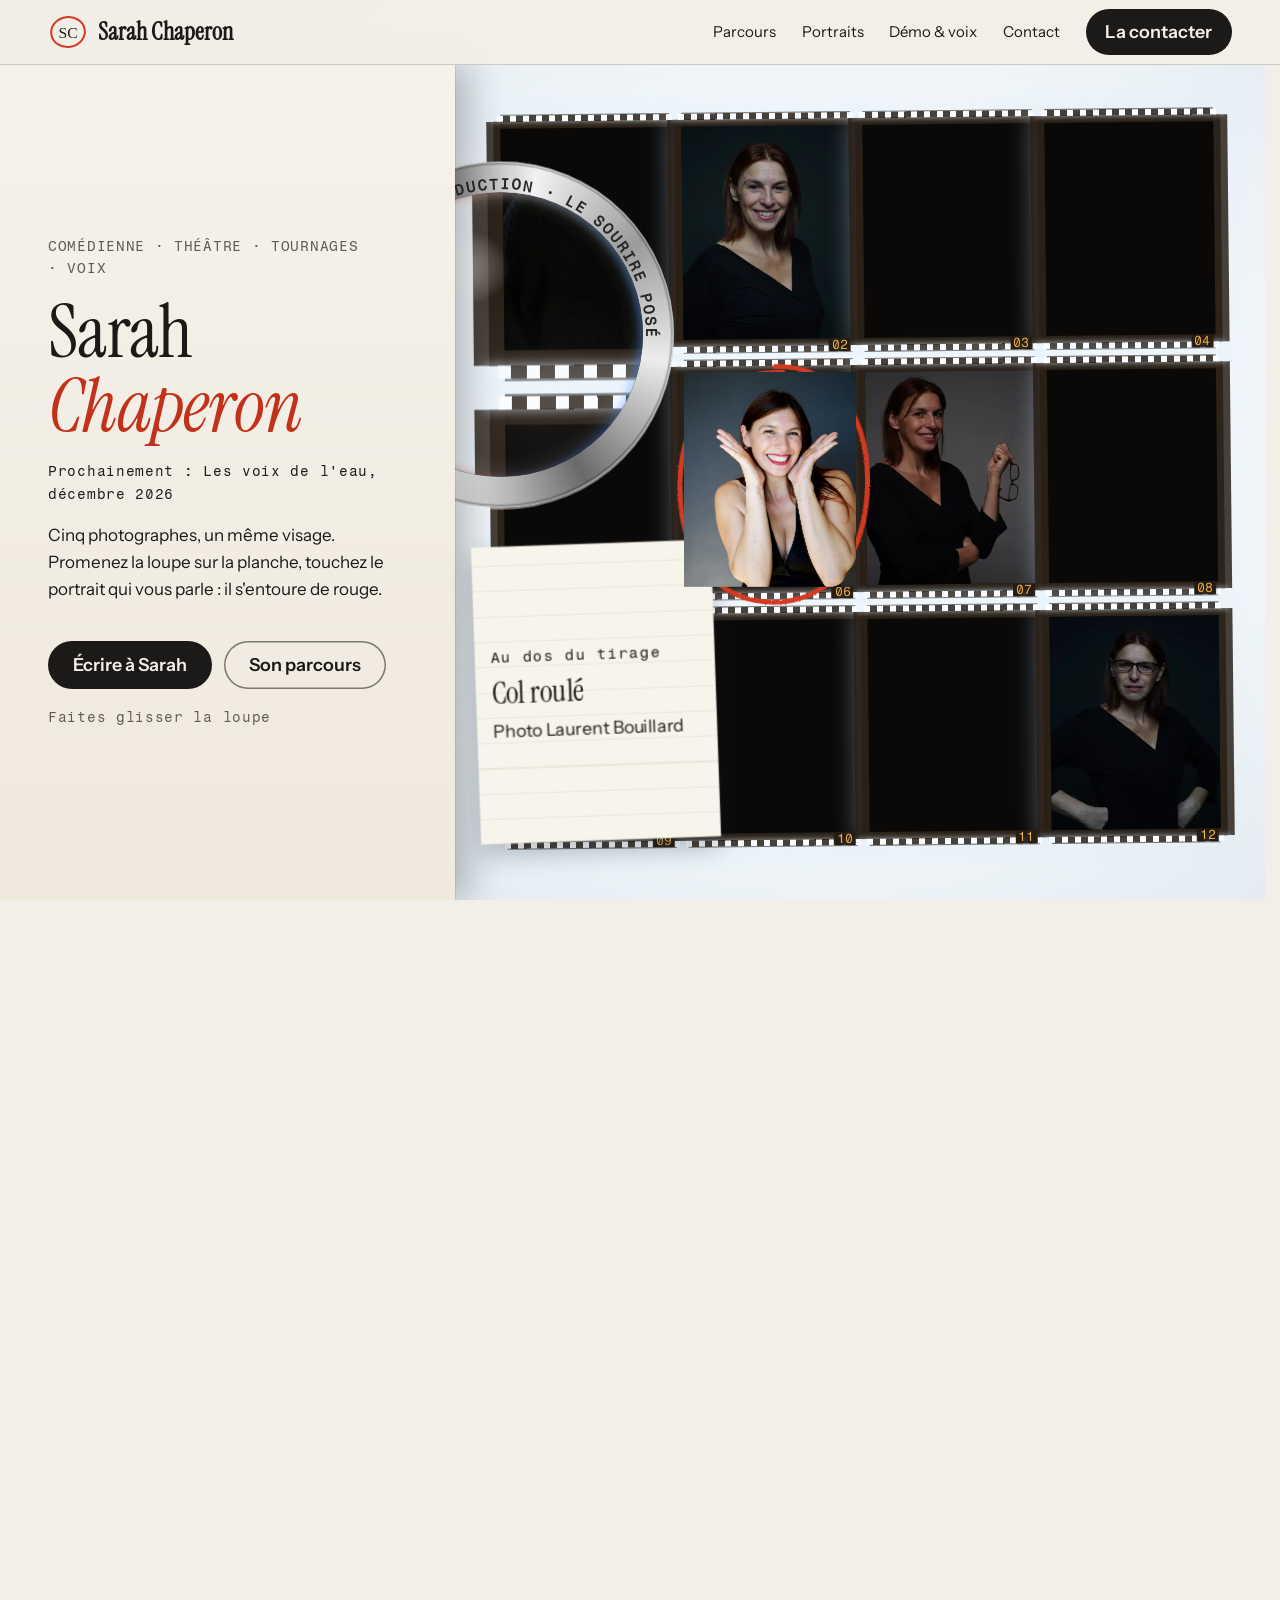
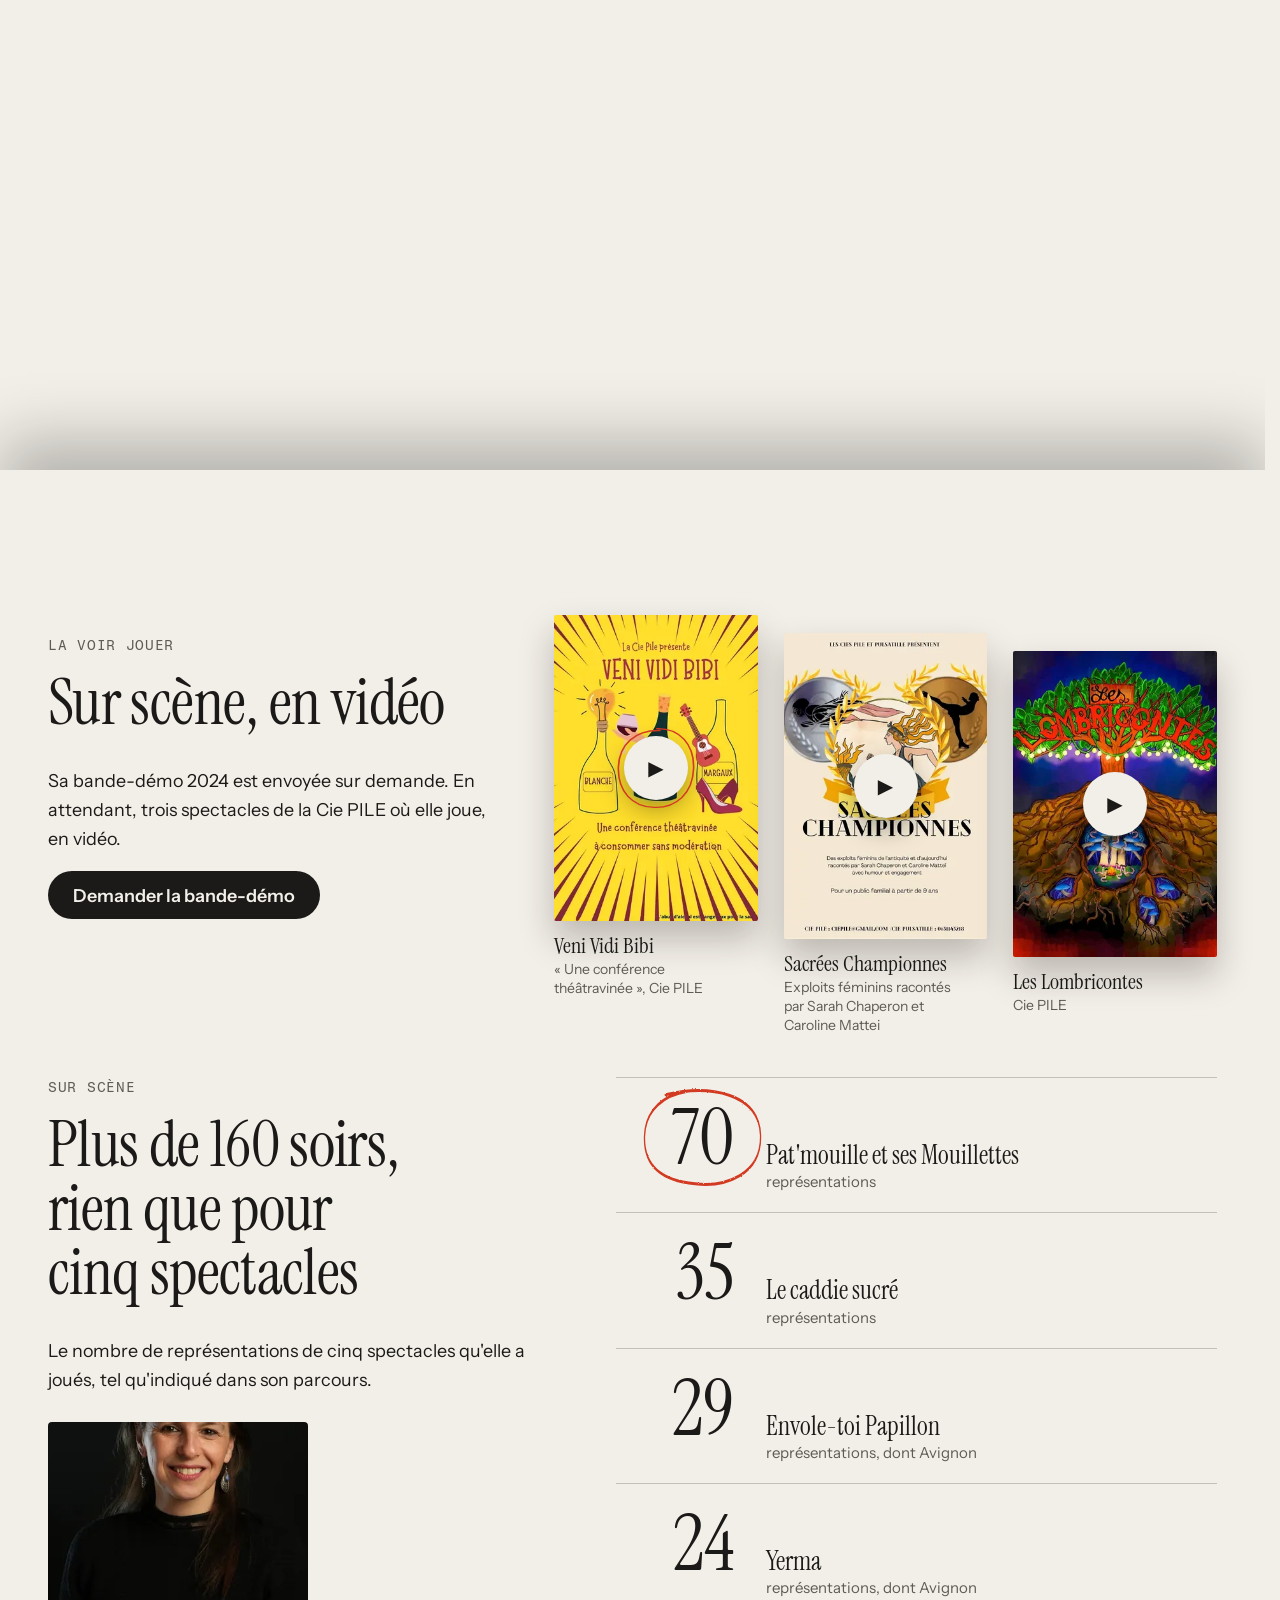
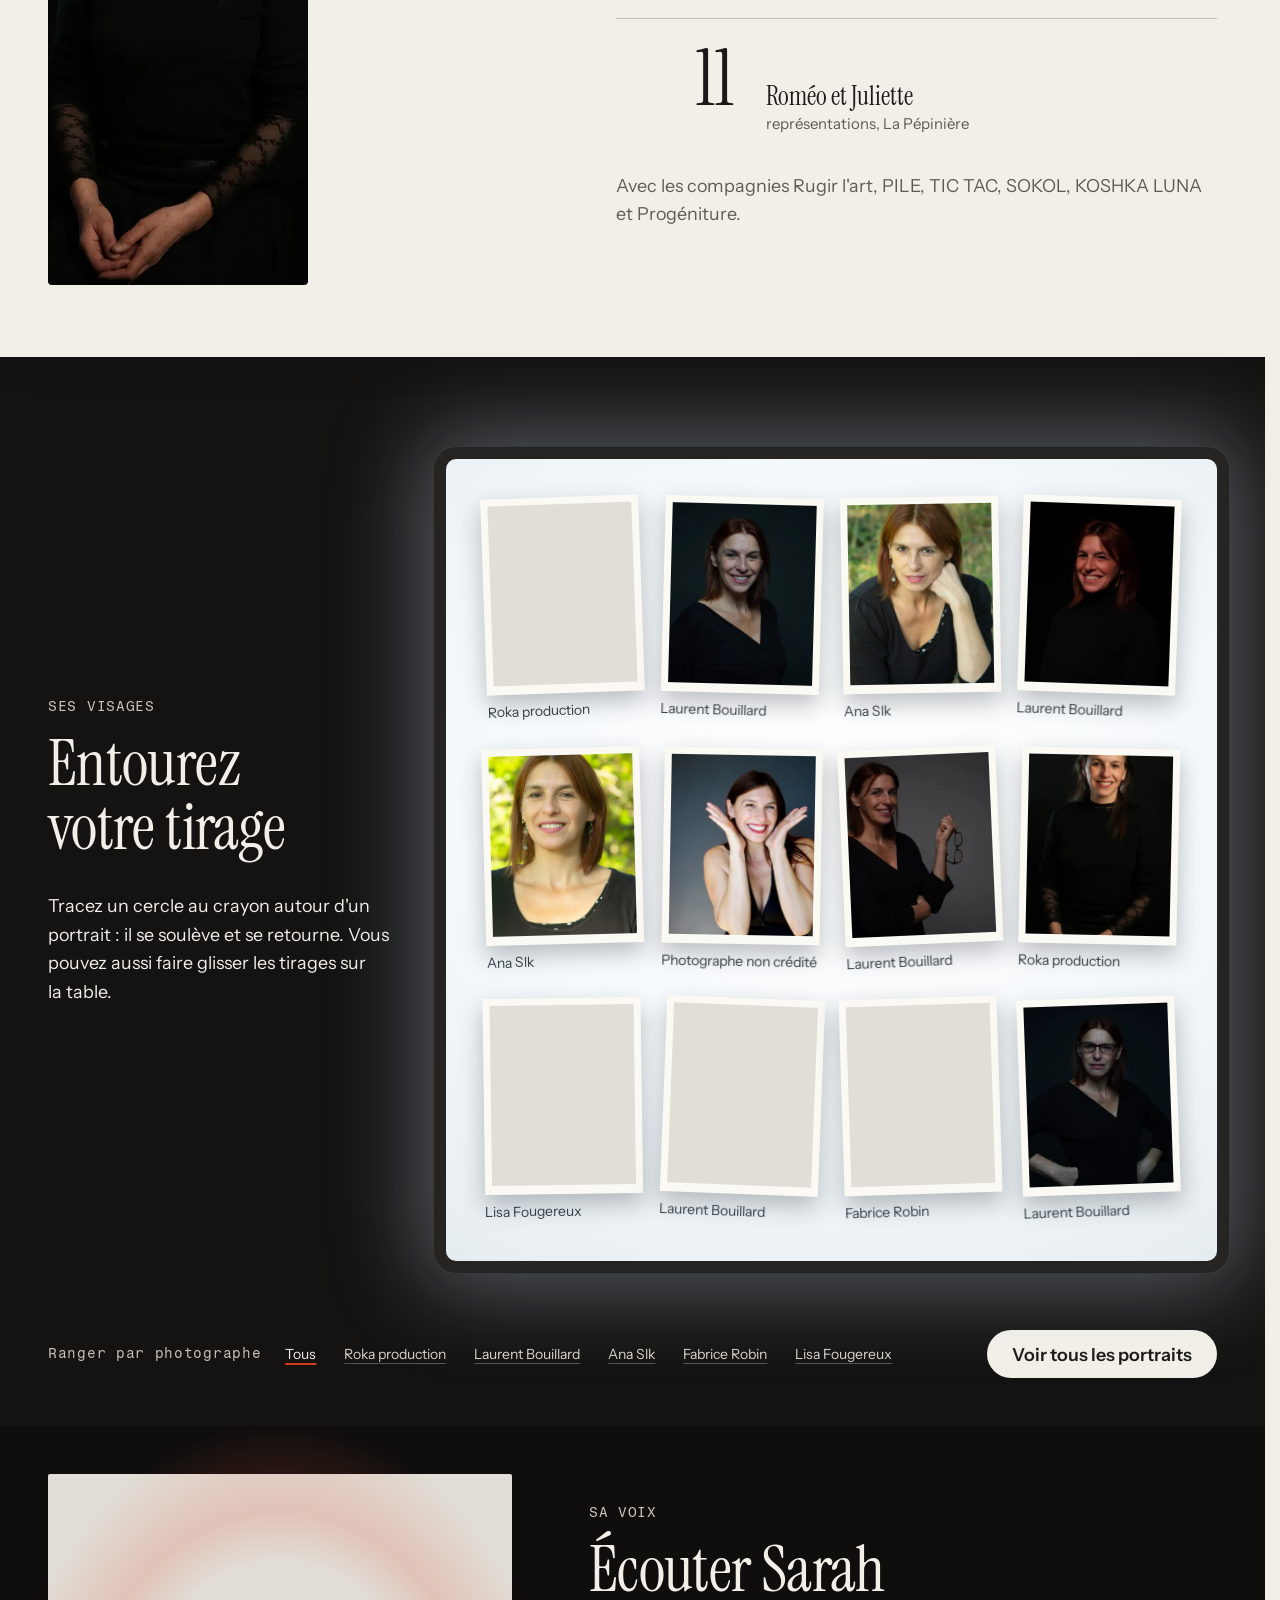
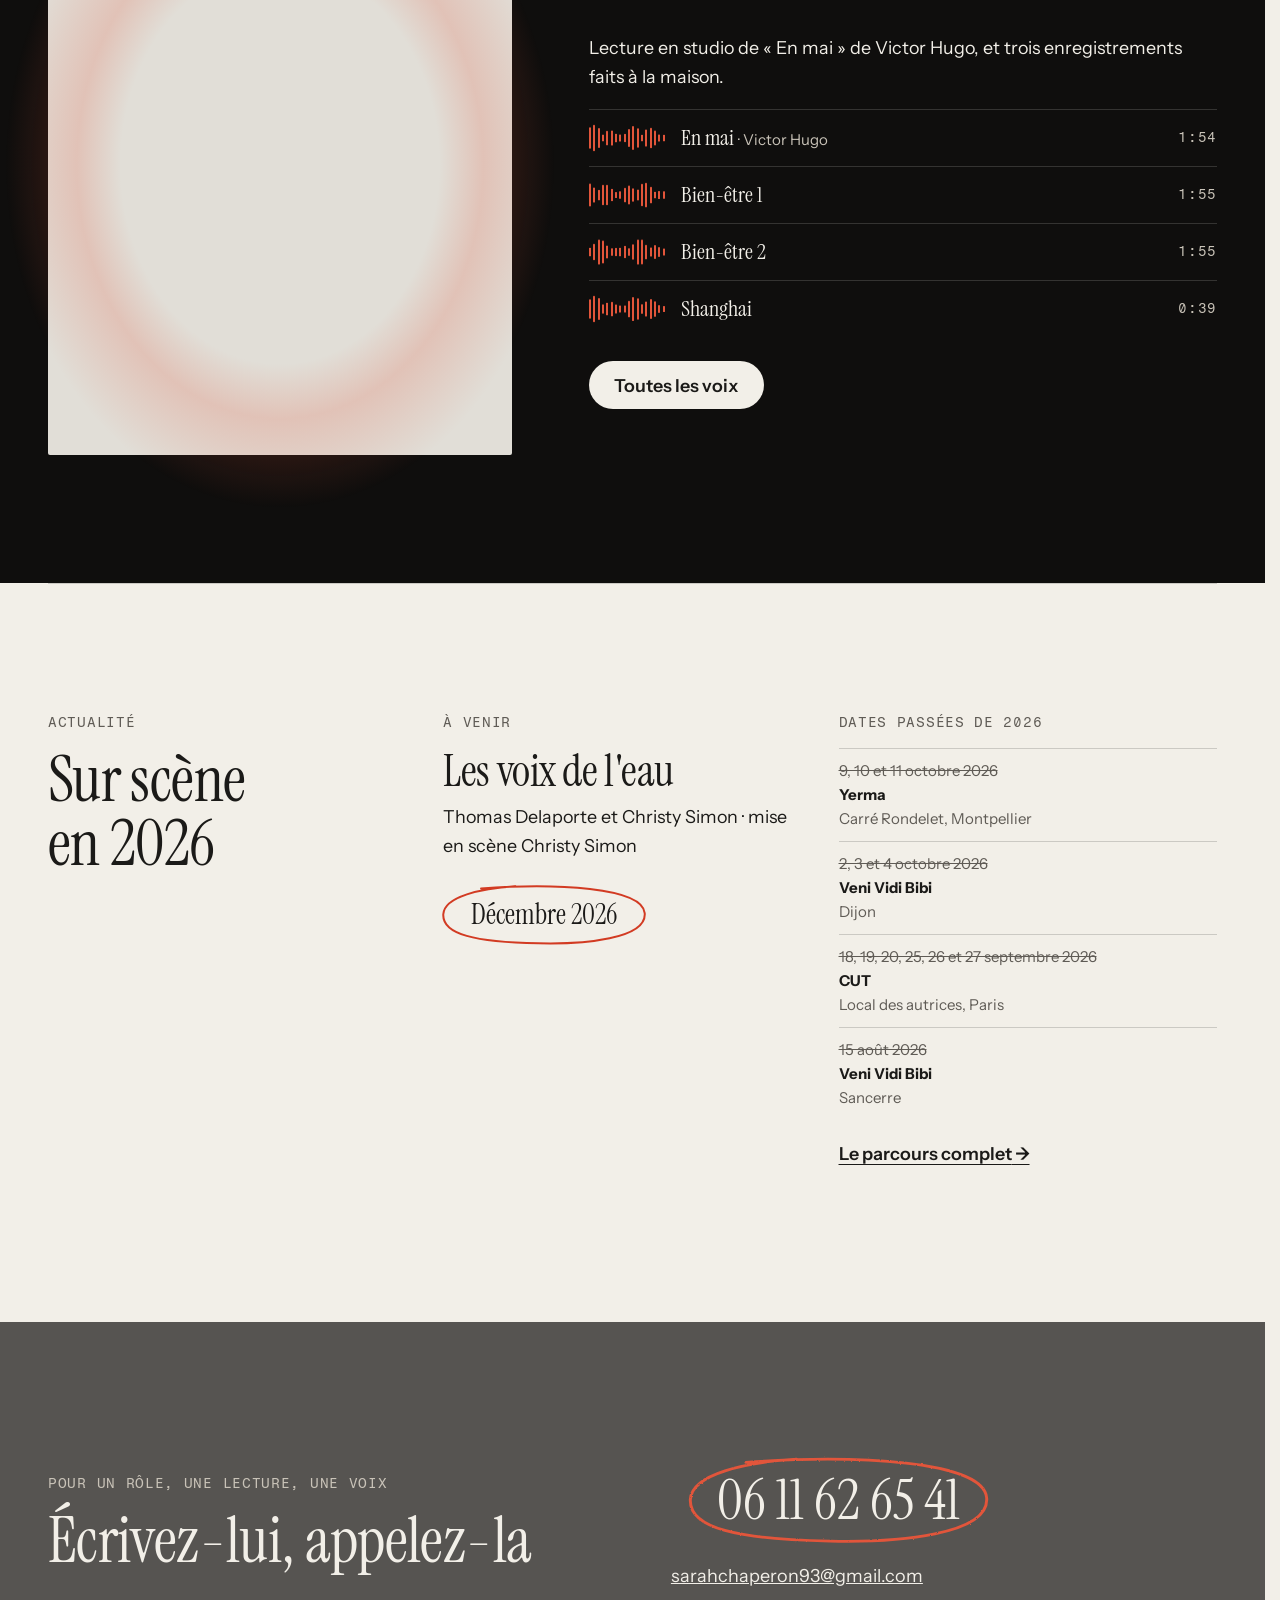
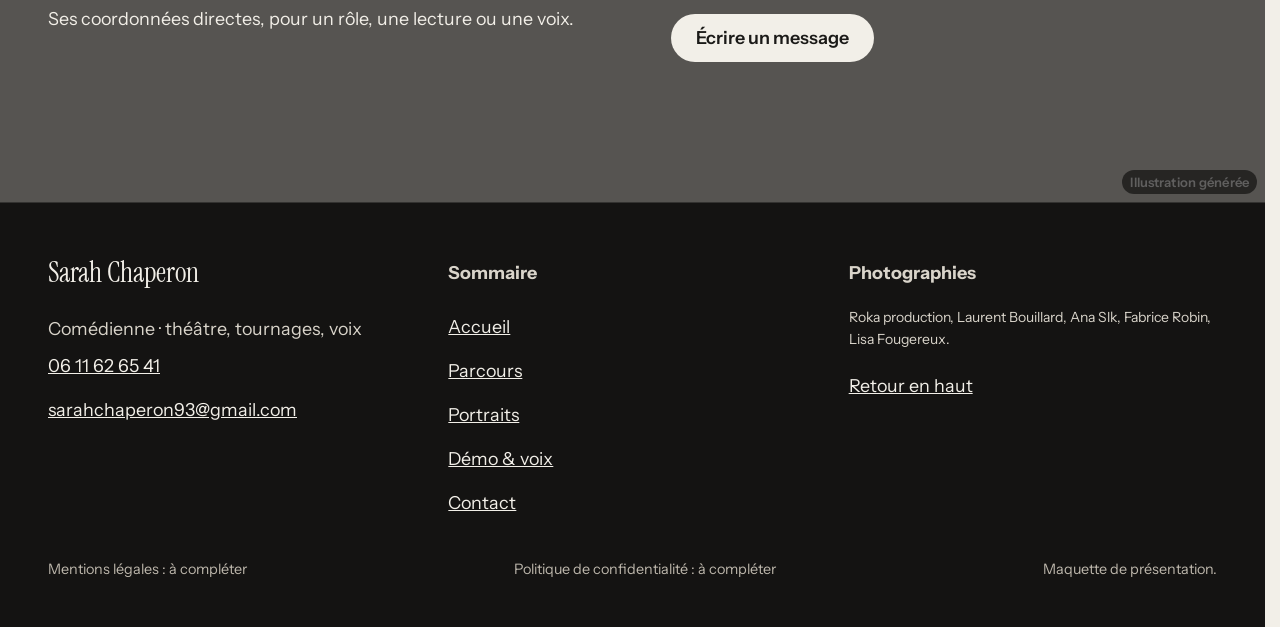
==== index.html @ a10fe69e "Maquette v1" ====
<!doctype html>
<html lang="fr" data-v="1" data-curseur>
<head>
<meta charset="utf-8">
<meta name="viewport" content="width=device-width, initial-scale=1, viewport-fit=cover">
<title>Sarah Chaperon, comédienne : théâtre, tournages, voix</title>
<meta name="description" content="Portraits, bande-démo, voix et parcours de Sarah Chaperon, comédienne : Yerma de Lorca, la Cie PILE, des courts métrages et des lectures.">
<meta name="robots" content="noindex, nofollow">
<link rel="canonical" href="https://sarah-chaperon-maquette.vercel.app/">
<style>:root{--fond:#f2efe8;--texte:#1b1a18;--voile-fond:#141312;--ouverture-fond:#141312;--menu-fond:#f2efe8}:root { --entete-h: 72px; --barres-h: 0px; } html { background: var(--fond); color: var(--texte); scrollbar-gutter: stable; } body { margin: 0; background: var(--fond); } html.js:not(.secours):not([data-arrivee="retour"]) [data-anime] { opacity: 0; } html.js:not(.secours):not([data-arrivee="retour"]) [data-anime].vu { opacity: 1; } [data-voile] { position: fixed; inset: 0; z-index: 900; background: var(--voile-fond); transform: translateY(100%); visibility: hidden; pointer-events: none; } html[data-arrivee="voile"]:not(.voile-leve):not(.secours) [data-voile] { transform: none; visibility: visible; } html.secours [data-voile] { visibility: hidden !important; } .ouverture-panneau { position: fixed; inset: 0; z-index: 850; display: none; place-content: center; justify-items: center; background: var(--ouverture-fond, var(--voile-fond)); color: var(--fond); text-align: center; } html.js[data-arrivee="intro"]:not(.secours):not(.intro-finie) .ouverture-panneau { display: grid; } html.defilement-bloque, html.defilement-bloque body, html.js[data-arrivee="intro"]:not(.secours):not(.intro-finie), html.js[data-arrivee="intro"]:not(.secours):not(.intro-finie) body, html[data-arrivee="voile"]:not(.voile-leve):not(.secours), html[data-arrivee="voile"]:not(.voile-leve):not(.secours) body { overflow: hidden; } html.js[data-arrivee="intro"]:not(.secours):not(.intro-finie) { background-color: var(--ouverture-fond, var(--voile-fond)); } html[data-arrivee="voile"]:not(.voile-leve):not(.secours) { background-color: var(--voile-fond); }</style>
<script>(function () {
var d = document.documentElement, ss = null, ls = null;
try { ss = window.sessionStorage; ls = window.localStorage; } catch (e) {}
d.classList.add('js');
var nav = performance.getEntriesByType ? performance.getEntriesByType('navigation')[0] : null;
var type = nav ? nav.type : 'navigate';
var depart = null;
try { depart = JSON.parse(ss.getItem('socle:depart') || 'null'); ss.removeItem('socle:depart'); } catch (e) {}
if (depart && !(Date.now() - depart.t < 15000)) depart = null;
var mode = type === 'back_forward' ? 'retour' : type === 'reload' ? 'intro' : depart ? 'voile' : 'intro';
d.setAttribute('data-arrivee', mode);
if (mode === 'voile' && depart.couleur) d.style.setProperty('--voile-fond', depart.couleur);
if (type === 'reload' && 'scrollRestoration' in history) {
history.scrollRestoration = 'manual';
}
try {
var choisie = ls && ls.getItem('socle:langue');
var langue = (d.lang || '').slice(0, 2);
if (choisie && choisie !== langue && type === 'navigate' && !depart) {
var alt = document.querySelector('link[rel="alternate"][hreflang="' + choisie + '"]');
if (alt) location.replace(new URL(alt.href).pathname + location.search + location.hash);
}
} catch (e) {}
setTimeout(function () { if (!d.classList.contains('demarre')) d.classList.add('secours'); }, 2000);
})();</script>
<link rel="preload" href="/assets/fonts/instrument-serif.woff2" as="font" type="font/woff2" crossorigin>
<link rel="preload" href="/assets/fonts/instrument-sans.woff2" as="font" type="font/woff2" crossorigin>
<link rel="stylesheet" href="/assets/css/socle.css?v=1">
<link rel="stylesheet" href="/assets/css/site.css?v=1">
<link rel="modulepreload" href="/assets/js/site.js?v=1">
<link rel="modulepreload" href="/assets/js/socle/index.js?v=1">
<script src="/assets/vendor/gsap.min.js" defer></script>
<script src="/assets/vendor/ScrollTrigger.min.js" defer></script>
<script src="/assets/vendor/SplitText.min.js" defer></script>
<script type="module" src="/assets/js/site.js?v=1"></script>
<meta name="theme-color" content="#f2efe8">
<link rel="icon" href="/assets/images/favicon.svg" type="image/svg+xml">
<link rel="apple-touch-icon" href="/assets/images/apple-touch-icon.png">
<meta property="og:type" content="website">
<meta property="og:site_name" content="Sarah Chaperon">
<meta property="og:locale" content="fr_FR">
<meta property="og:title" content="Sarah Chaperon, comédienne : théâtre, tournages, voix">
<meta property="og:description" content="Portraits, bande-démo, voix et parcours de Sarah Chaperon, comédienne : Yerma de Lorca, la Cie PILE, des courts métrages et des lectures.">
<meta property="og:url" content="https://sarah-chaperon-maquette.vercel.app/">
<meta property="og:image" content="https://sarah-chaperon-maquette.vercel.app/assets/partage/accueil-fr.jpg">
<meta property="og:image:width" content="1200">
<meta property="og:image:height" content="630">
<meta property="og:image:alt" content="Sarah Chaperon éclate de rire, les mains sur les joues">
<meta name="twitter:card" content="summary_large_image">
<script type="application/ld+json">{"@context":"https://schema.org","@type":"Person","name":"Sarah Chaperon","jobTitle":"Comédienne","email":"mailto:sarahchaperon93@gmail.com","telephone":"+33611626541","url":"https://sarah-chaperon-maquette.vercel.app"}</script>
</head>
<body id="haut">
<div data-voile data-forme="iris" aria-hidden="true"><div class="voile-contenu"><img src="/assets/images/logo-clair.svg" alt="" width="56" height="56"><span data-voile-libelle>Accueil</span></div></div>
<div class="ouverture-panneau" data-ouverture aria-hidden="true">
  <p class="ouverture-nom">Sarah Chaperon</p>
  <svg class="ouverture-cercle" data-ouverture-objet viewBox="0 0 220 270" width="150" height="184" aria-hidden="true"><path d="M112 14 C 168 12, 206 62, 204 136 C 202 214, 160 258, 106 256 C 50 254, 14 206, 16 132 C 18 62, 58 18, 120 20" fill="none" stroke="#e2553a" stroke-width="7" stroke-linecap="round"/></svg>
  <p class="ouverture-ligne">Comédienne</p>
</div>
<svg width="0" height="0" style="position:absolute" aria-hidden="true" focusable="false"><filter id="gras-fil" x="-10%" y="-20%" width="120%" height="140%"><feTurbulence type="fractalNoise" baseFrequency="1.4" numOctaves="2" seed="7" result="b"/><feDisplacementMap in="SourceGraphic" in2="b" scale="2.4"/></filter></svg>
<a class="evitement" href="#contenu">Aller au contenu</a>
<header data-entete>
  <div class="entete-rangee">
    <a class="entete-logo" href="/" data-libelle="Accueil" aria-current="page">
      <img src="/assets/images/logo.svg" alt="" width="40" height="40"><span>Sarah Chaperon</span>
    </a>
    <nav data-nav aria-label="Navigation principale">
      <ul><li><a href="/parcours" data-libelle="Parcours">Parcours</a></li><li><a href="/portraits" data-libelle="Portraits">Portraits</a></li><li><a href="/demo-et-voix" data-libelle="Démo &amp; voix">Démo &amp; voix</a></li><li><a href="/contact" data-libelle="Contact">Contact</a></li></ul>
    </nav>
    <div class="entete-actions">
      <a class="bouton entete-action" href="/contact" data-libelle="Contact" data-envol-cible>La contacter</a>
      <button type="button" data-menu-bouton aria-controls="menu" aria-expanded="false" data-libelle-ouvrir="Menu" data-libelle-fermer="Fermer"><span data-libelle-bouton>Menu</span></button>
      <a class="menu-sansjs" href="#menu" data-menu-lien>Menu</a>
    </div>
  </div>
</header>
<script>/* Avant le premier affichage : rangées de la navigation (même règle que ajusterNav dans assets/js/socle/entete.js)
   et hauteur réelle de l'en-tête, pour que rien ne saute quand le JavaScript du site prend la main. */
(function () {
  var h = document.documentElement, u = document.querySelector('[data-nav] ul'), e = document.querySelector('[data-entete]');
  if (u) {
    var deborde = function () { return u.scrollWidth > u.clientWidth + 1; }, c = deborde();
    if (c && window.matchMedia('(min-width: 900px)').matches) {
      h.classList.add('nav-deux-rangees'); c = deborde();
      if (c) { h.classList.add('nav-deux-lignes'); var a = u.querySelector('a'); c = !a || u.getBoundingClientRect().height > a.getBoundingClientRect().height * 2.5; }
      if (c) h.classList.remove('nav-deux-rangees', 'nav-deux-lignes');
    }
    if (c) h.classList.add('nav-compacte');
  }
  if (e) h.style.setProperty('--entete-h', Math.round(e.getBoundingClientRect().height) + 'px');
})();</script>
<span id="menu-ferme" aria-hidden="true"></span>
<div id="menu" data-menu role="dialog" aria-modal="true" aria-label="Menu">
  <p class="menu-sansjs-fermer"><a href="#menu-ferme">Fermer</a></p>
  <ul><li style="--i:0"><a href="/" class="menu-lien" data-libelle="Accueil" aria-current="page">Accueil</a></li><li style="--i:1"><a href="/parcours" class="menu-lien" data-libelle="Parcours">Parcours</a></li><li style="--i:2"><a href="/portraits" class="menu-lien" data-libelle="Portraits">Portraits</a></li><li style="--i:3"><a href="/demo-et-voix" class="menu-lien" data-libelle="Démo &amp; voix">Démo &amp; voix</a></li><li style="--i:4"><a href="/contact" class="menu-lien" data-libelle="Contact">Contact</a></li></ul>
  <p><a class="bouton" href="tel:+33611626541">Appeler 06 11 62 65 41</a></p>
</div>
<main id="contenu" tabindex="-1">
<section class="ouverture-scene" id="debut" data-scene data-grille="scene">
  <div class="os-collant" data-collant>
    <div class="planche-ouverture">
      <div class="po-texte">
        <p class="surtitre mono" data-anime="gsap">Comédienne · théâtre · tournages · voix</p>
        <h1 class="po-titre" data-grille="typo" data-effet="revelateur"><span class="po-l1">Sarah</span><span class="po-l2">Chaperon</span></h1>
        <p class="po-info mono" data-info-cle data-anime="gsap">Prochainement : Les voix de l&#39;eau, décembre 2026</p>
        <p class="po-intro masque-ecran-tres-bas" data-anime="gsap">Cinq photographes, un même visage. Promenez la loupe sur la planche, touchez le portrait qui vous parle : il s&#39;entoure de rouge.</p>
        <p class="po-actions" data-anime="gsap">
          <a href="/contact#message" class="bouton" data-libelle="Contact" data-action-principale data-survol="magnetique">Écrire à Sarah</a>
          <a href="/parcours" class="bouton bouton--contour" data-libelle="Parcours">Son parcours</a>
        </p>
        <p class="po-geste mono masque-ecran-bas" aria-hidden="true"><span class="geste-souris">Faites glisser la loupe</span><span class="geste-doigt">Faites glisser la loupe du doigt</span></p>
      </div>
      <div class="po-table" data-anime="gsap">
        <div class="table-lumineuse" aria-hidden="true"></div>
        <div class="planche" data-effet="planche" data-grille="manipuler" role="group" aria-label="Planche de douze portraits">
          <button type="button" class="case" data-i="0" data-titre="Le sourire posé" data-credit="Photo Roka production" aria-pressed="false" aria-label="Le sourire posé, Photo Roka production">
            <img class="case-img" src="/assets/images/roka-buste-480.webp" srcset="/assets/images/roka-buste-480.webp 480w, /assets/images/roka-buste-800.webp 800w, /assets/images/roka-buste-1120.webp 1120w" sizes="(max-width: 760px) 30vw, 16vw" alt="" width="480" height="600" style="object-position:55% 42%" data-grand="/assets/images/roka-buste-1120.webp" fetchpriority="high" loading="eager" decoding="async">
            <span class="case-n" aria-hidden="true" data-audit-ignorer>01</span>
          </button><button type="button" class="case" data-i="1" data-titre="Face à la lumière" data-credit="Photo Laurent Bouillard" aria-pressed="false" aria-label="Face à la lumière, Photo Laurent Bouillard">
            <img class="case-img" src="/assets/images/bouillard-sourire-480.webp" srcset="/assets/images/bouillard-sourire-480.webp 480w, /assets/images/bouillard-sourire-800.webp 800w, /assets/images/bouillard-sourire-1120.webp 1120w" sizes="(max-width: 760px) 30vw, 16vw" alt="" width="480" height="600" style="object-position:49% 35%" data-grand="/assets/images/bouillard-sourire-1120.webp" fetchpriority="high" loading="eager" decoding="async">
            <span class="case-n" aria-hidden="true" data-audit-ignorer>02</span>
          </button><button type="button" class="case" data-i="2" data-titre="La rêveuse" data-credit="Photo Ana Slk" aria-pressed="false" aria-label="La rêveuse, Photo Ana Slk">
            <img class="case-img" src="/assets/images/slk-menton-480.webp" srcset="/assets/images/slk-menton-480.webp 480w, /assets/images/slk-menton-800.webp 800w, /assets/images/slk-menton-1120.webp 1120w" sizes="(max-width: 760px) 30vw, 16vw" alt="" width="480" height="600" style="object-position:46% 36%" data-grand="/assets/images/slk-menton-1120.webp" fetchpriority="high" loading="eager" decoding="async">
            <span class="case-n" aria-hidden="true" data-audit-ignorer>03</span>
          </button><button type="button" class="case" data-i="3" data-titre="Col roulé" data-credit="Photo Laurent Bouillard" aria-pressed="false" aria-label="Col roulé, Photo Laurent Bouillard">
            <img class="case-img" src="/assets/images/bouillard-noir-480.webp" srcset="/assets/images/bouillard-noir-480.webp 480w, /assets/images/bouillard-noir-800.webp 800w, /assets/images/bouillard-noir-1120.webp 1120w" sizes="(max-width: 760px) 30vw, 16vw" alt="" width="480" height="600" style="object-position:44% 36%" data-grand="/assets/images/bouillard-noir-1120.webp" fetchpriority="high" loading="eager" decoding="async">
            <span class="case-n" aria-hidden="true" data-audit-ignorer>04</span>
          </button><button type="button" class="case" data-i="4" data-titre="Plein air" data-credit="Photo Ana Slk" aria-pressed="false" aria-label="Plein air, Photo Ana Slk">
            <img class="case-img" src="/assets/images/slk-jardin-480.webp" srcset="/assets/images/slk-jardin-480.webp 480w, /assets/images/slk-jardin-800.webp 800w, /assets/images/slk-jardin-1120.webp 1120w" sizes="(max-width: 760px) 30vw, 16vw" alt="" width="480" height="600" style="object-position:43% 34%" data-grand="/assets/images/slk-jardin-1120.webp" fetchpriority="high" loading="eager" decoding="async">
            <span class="case-n" aria-hidden="true" data-audit-ignorer>05</span>
          </button><button type="button" class="case est-choisie" data-i="5" data-titre="Le rire, en grand" data-credit="Photographe non crédité" aria-pressed="true" aria-label="Le rire, en grand, Photographe non crédité" data-iris-centre>
            <img class="case-img" src="/assets/images/rire-640.webp" srcset="/assets/images/rire-640.webp 640w, /assets/images/rire-1280.webp 1280w, /assets/images/rire-1920.webp 1920w" sizes="(max-width: 760px) 30vw, 16vw" alt="" width="640" height="800" style="object-position:56% 35%" data-grand="/assets/images/rire-1920.webp" fetchpriority="high" loading="eager" decoding="async">
            <span class="case-n" aria-hidden="true" data-audit-ignorer>06</span>
          </button><button type="button" class="case" data-i="6" data-titre="Les lunettes à la main" data-credit="Photo Laurent Bouillard" aria-pressed="false" aria-label="Les lunettes à la main, Photo Laurent Bouillard">
            <img class="case-img" src="/assets/images/bouillard-lunettes-480.webp" srcset="/assets/images/bouillard-lunettes-480.webp 480w, /assets/images/bouillard-lunettes-800.webp 800w, /assets/images/bouillard-lunettes-1120.webp 1120w" sizes="(max-width: 760px) 30vw, 16vw" alt="" width="480" height="600" style="object-position:38% 26%" data-grand="/assets/images/bouillard-lunettes-1120.webp" loading="lazy" decoding="async">
            <span class="case-n" aria-hidden="true" data-audit-ignorer>07</span>
          </button><button type="button" class="case" data-i="7" data-titre="En pied" data-credit="Photo Roka production" aria-pressed="false" aria-label="En pied, Photo Roka production">
            <img class="case-img" src="/assets/images/roka-pied-480.webp" srcset="/assets/images/roka-pied-480.webp 480w, /assets/images/roka-pied-800.webp 800w, /assets/images/roka-pied-1120.webp 1120w" sizes="(max-width: 760px) 30vw, 16vw" alt="" width="480" height="600" style="object-position:54% 23%" data-grand="/assets/images/roka-pied-1120.webp" loading="lazy" decoding="async">
            <span class="case-n" aria-hidden="true" data-audit-ignorer>08</span>
          </button><button type="button" class="case" data-i="8" data-titre="Manteau bleu" data-credit="Photo Lisa Fougereux" aria-pressed="false" aria-label="Manteau bleu, Photo Lisa Fougereux">
            <img class="case-img" src="/assets/images/fougereux-manteau-480.webp" srcset="/assets/images/fougereux-manteau-480.webp 480w, /assets/images/fougereux-manteau-800.webp 800w, /assets/images/fougereux-manteau-1120.webp 1120w" sizes="(max-width: 760px) 30vw, 16vw" alt="" width="480" height="600" style="object-position:45% 37%" data-grand="/assets/images/fougereux-manteau-1120.webp" loading="lazy" decoding="async">
            <span class="case-n" aria-hidden="true" data-audit-ignorer>09</span>
          </button><button type="button" class="case case-ordi" data-i="9" data-titre="Trois quarts" data-credit="Photo Laurent Bouillard" aria-pressed="false" aria-label="Trois quarts, Photo Laurent Bouillard">
            <img class="case-img" src="/assets/images/bouillard-pied-480.webp" srcset="/assets/images/bouillard-pied-480.webp 480w, /assets/images/bouillard-pied-800.webp 800w, /assets/images/bouillard-pied-1120.webp 1120w" sizes="(max-width: 760px) 30vw, 16vw" alt="" width="480" height="600" style="object-position:50% 33%" data-grand="/assets/images/bouillard-pied-1120.webp" loading="lazy" decoding="async">
            <span class="case-n" aria-hidden="true" data-audit-ignorer>10</span>
          </button><button type="button" class="case case-ordi" data-i="10" data-titre="De face" data-credit="Photo Fabrice Robin" aria-pressed="false" aria-label="De face, Photo Fabrice Robin">
            <img class="case-img" src="/assets/images/robin-480.webp" srcset="/assets/images/robin-480.webp 480w, /assets/images/robin-800.webp 800w, /assets/images/robin-1120.webp 1120w" sizes="(max-width: 760px) 30vw, 16vw" alt="" width="480" height="600" style="object-position:55% 39%" data-grand="/assets/images/robin-1120.webp" loading="lazy" decoding="async">
            <span class="case-n" aria-hidden="true" data-audit-ignorer>11</span>
          </button><button type="button" class="case case-ordi" data-i="11" data-titre="Les mains sur les hanches" data-credit="Photo Laurent Bouillard" aria-pressed="false" aria-label="Les mains sur les hanches, Photo Laurent Bouillard">
            <img class="case-img" src="/assets/images/bouillard-hanches-480.webp" srcset="/assets/images/bouillard-hanches-480.webp 480w, /assets/images/bouillard-hanches-800.webp 800w, /assets/images/bouillard-hanches-1120.webp 1120w" sizes="(max-width: 760px) 30vw, 16vw" alt="" width="480" height="600" style="object-position:50% 29%" data-grand="/assets/images/bouillard-hanches-1120.webp" loading="lazy" decoding="async">
            <span class="case-n" aria-hidden="true" data-audit-ignorer>12</span>
          </button>
          <svg class="cercle-choix" viewBox="0 0 220 270" preserveAspectRatio="none" aria-hidden="true" data-superpose><path d="M112 14 C 168 12, 206 62, 204 136 C 202 214, 160 258, 106 256 C 50 254, 14 206, 16 132 C 18 62, 58 18, 120 20" pathLength="1" filter="url(#gras-fil)"/></svg>
        </div>
        <div class="tirage-volant" data-effet="tirage-volant" data-superpose>
          <button type="button" class="tirage-carte" aria-pressed="false" aria-label="Retourner le tirage : Col roulé, photo Laurent Bouillard">
            <span class="tirage-face"><figure class="media tirage-media" style="--cadrage:50% 50%">
  <picture>
    <img src="/assets/images/bouillard-noir-1120.webp" srcset="/assets/images/bouillard-noir-480.webp 480w, /assets/images/bouillard-noir-800.webp 800w, /assets/images/bouillard-noir-1120.webp 1120w" sizes="(max-width: 760px) 28vw, 13vw" alt="" width="1120" height="1400" fetchpriority="high" loading="eager" decoding="async">
  </picture>
</figure></span>
            <span class="tirage-dos" data-face="dos"><span class="mono">Au dos du tirage</span><b>Col roulé</b><span>Photo Laurent Bouillard</span></span>
          </button>
        </div>
        <svg class="trace-ouverture" aria-hidden="true" data-superpose><path filter="url(#gras-fil)"/></svg>
        <div class="loupe" data-effet="compte-fils" data-souris data-superpose data-audit-ignorer aria-hidden="true">
          <span class="loupe-ombre"></span>
          <div class="loupe-verre"><div class="loupe-zoom"></div><span class="loupe-reflet"></span></div>
          <svg class="loupe-bague" viewBox="0 0 200 200"><defs><path id="bague-cercle" d="M100 100 m -84 0 a 84 84 0 1 1 168 0 a 84 84 0 1 1 -168 0"/></defs><text><textPath href="#bague-cercle" startOffset="3%" data-bague>PHOTOGRAPHE NON CRÉDITÉ · LE RIRE, EN GRAND</textPath></text></svg>
        </div>
      </div>
    </div>
    <div class="plongee-calque" aria-hidden="true" data-effet="plongee-portrait">
      <div class="plongee-image"><img src="/assets/images/rire-1920.webp" srcset="/assets/images/rire-640.webp 640w, /assets/images/rire-1280.webp 1280w, /assets/images/rire-1920.webp 1920w" sizes="100vw" alt="" width="1920" height="1280" loading="lazy" decoding="async"></div>
    </div>
    <div class="plongee-texte">
      <p class="plongee-mots"><span>Depuis</span> <span>1991</span></p>
      <h2>Le drame, le rire, la voix.</h2>
      <p>De Yerma de Lorca aux spectacles familiaux de la Cie PILE, du court métrage à la lecture de Victor Hugo : elle joue sur scène, devant la caméra et au micro.</p>
      <a href="/parcours" class="bouton bouton--clair" data-libelle="Parcours">Tout le parcours</a>
    </div>
  </div>
</section>
<section class="jeu" id="jeu">
  <div class="conteneur jeu-grille">
    <div class="jeu-texte">
      <p class="surtitre mono" data-anime>La voir jouer</p>
      <h2 data-anime="lignes">Sur scène, en vidéo</h2>
      <p data-anime>Sa bande-démo 2024 est envoyée sur demande. En attendant, trois spectacles de la Cie PILE où elle joue, en vidéo.</p>
      <p data-anime><a href="/contact?sujet=demo#message" class="bouton" data-libelle="Contact">Demander la bande-démo</a></p>
    </div>
    <ul class="videos" data-effet="affiches">
      <li class="video">
        <a class="video-lien" href="https://www.youtube.com/watch?v=c_-WWkegUUo" target="_blank" rel="noopener" aria-label="Veni Vidi Bibi : Voir sur YouTube (nouvel onglet)">
          <figure class="media video-media" style="--cadrage:50% 50%;aspect-ratio:2/3">
  <picture>
    <img src="/assets/images/affiche-veni-vidi-bibi-480.webp" srcset="/assets/images/affiche-veni-vidi-bibi-320.webp 320w, /assets/images/affiche-veni-vidi-bibi-480.webp 480w" sizes="(max-width: 760px) 30vw, 16vw" alt="Affiche de Veni Vidi Bibi" width="480" height="720" loading="lazy" decoding="async">
  </picture>
</figure>
          <span class="video-play" aria-hidden="true">▶<svg class="crayon crayon-play" viewBox="0 0 220 270" preserveAspectRatio="none" aria-hidden="true" data-superpose data-effet="crayon" data-grille="fil"><path d="M112 14 C 168 12, 206 62, 204 136 C 202 214, 160 258, 106 256 C 50 254, 14 206, 16 132 C 18 62, 58 18, 120 20" pathLength="1" filter="url(#gras-fil)"/></svg></span>
        </a>
        <p class="video-titre">Veni Vidi Bibi</p>
        <p class="video-accroche">« Une conférence théâtravinée », Cie PILE</p>
      </li><li class="video">
        <a class="video-lien" href="https://www.youtube.com/watch?v=26eZMxqoAQs" target="_blank" rel="noopener" aria-label="Sacrées Championnes : Voir sur YouTube (nouvel onglet)">
          <figure class="media video-media" style="--cadrage:50% 50%;aspect-ratio:2/3">
  <picture>
    <img src="/assets/images/affiche-sacrees-championnes-480.webp" srcset="/assets/images/affiche-sacrees-championnes-320.webp 320w, /assets/images/affiche-sacrees-championnes-480.webp 480w" sizes="(max-width: 760px) 30vw, 16vw" alt="Affiche de Sacrées Championnes" width="480" height="720" loading="lazy" decoding="async">
  </picture>
</figure>
          <span class="video-play" aria-hidden="true">▶</span>
        </a>
        <p class="video-titre">Sacrées Championnes</p>
        <p class="video-accroche">Exploits féminins racontés par Sarah Chaperon et Caroline Mattei</p>
      </li><li class="video">
        <a class="video-lien" href="https://www.youtube.com/watch?v=FAnm90GaVI0" target="_blank" rel="noopener" aria-label="Les Lombricontes : Voir sur YouTube (nouvel onglet)">
          <figure class="media video-media" style="--cadrage:50% 50%;aspect-ratio:2/3">
  <picture>
    <img src="/assets/images/affiche-lombricontes-480.webp" srcset="/assets/images/affiche-lombricontes-320.webp 320w, /assets/images/affiche-lombricontes-480.webp 480w" sizes="(max-width: 760px) 30vw, 16vw" alt="Affiche de Les Lombricontes" width="480" height="720" loading="lazy" decoding="async">
  </picture>
</figure>
          <span class="video-play" aria-hidden="true">▶</span>
        </a>
        <p class="video-titre">Les Lombricontes</p>
        <p class="video-accroche">Cie PILE</p>
      </li>
    </ul>
  </div>
  <div class="conteneur chiffres-grille" id="representations">
    <div class="chiffres-tete">
      <p class="surtitre mono" data-anime>Sur scène</p>
      <h2 data-anime="lignes">Plus de 160 soirs, rien que pour cinq spectacles</h2>
      <p data-anime>Le nombre de représentations de cinq spectacles qu&#39;elle a joués, tel qu&#39;indiqué dans son parcours.</p>
      <figure class="media chiffres-portrait" data-fx="parallaxe" style="--cadrage:50% 20%">
  <picture>
    <img src="/assets/images/roka-pied-1120.webp" srcset="/assets/images/roka-pied-480.webp 480w, /assets/images/roka-pied-800.webp 800w, /assets/images/roka-pied-1120.webp 1120w" sizes="(max-width: 760px) 50vw, 18vw" alt="Sarah Chaperon debout, les mains jointes, robe noire à manches de dentelle" width="1120" height="1991" loading="lazy" decoding="async">
  </picture>
</figure>
    </div>
    <div class="chiffres-droite">
    <ol class="chiffres-liste" data-anime="cascade">
      <li class="chiffre-ligne"><span class="chiffre-boite"><strong class="chiffre" data-compteur="70">70</strong><svg class="crayon crayon-chiffre" viewBox="0 0 320 120" preserveAspectRatio="none" aria-hidden="true" data-superpose data-effet="crayon"><path d="M60 10 C 180 -2, 312 8, 316 56 C 320 102, 220 116, 140 112 C 50 108, 2 92, 4 58 C 6 26, 60 10, 120 6" pathLength="1" filter="url(#gras-fil)"/></svg></span><span class="chiffre-titre">Pat&#39;mouille et ses Mouillettes</span><span class="chiffre-texte">représentations</span></li><li class="chiffre-ligne"><span class="chiffre-boite"><strong class="chiffre" data-compteur="35">35</strong></span><span class="chiffre-titre">Le caddie sucré</span><span class="chiffre-texte">représentations</span></li><li class="chiffre-ligne"><span class="chiffre-boite"><strong class="chiffre" data-compteur="29">29</strong></span><span class="chiffre-titre">Envole-toi Papillon</span><span class="chiffre-texte">représentations, dont Avignon</span></li><li class="chiffre-ligne"><span class="chiffre-boite"><strong class="chiffre" data-compteur="24">24</strong></span><span class="chiffre-titre">Yerma</span><span class="chiffre-texte">représentations, dont Avignon</span></li><li class="chiffre-ligne"><span class="chiffre-boite"><strong class="chiffre" data-compteur="11">11</strong></span><span class="chiffre-titre">Roméo et Juliette</span><span class="chiffre-texte">représentations, La Pépinière</span></li>
    </ol>
    <p class="chiffres-compagnies" data-anime>Avec les compagnies Rugir l&#39;art, PILE, TIC TAC, SOKOL, KOSHKA LUNA et Progéniture.</p>
    </div>
  </div>
</section>
<section class="visages" id="visages">
  <div class="conteneur visages-contenu">
    <div class="visages-tete">
      <p class="surtitre mono" data-anime>Ses visages</p>
      <h2 data-anime="lignes">Entourez votre tirage</h2>
      <p data-anime><span class="geste-souris">Tracez un cercle au crayon autour d&#39;un portrait : il se soulève et se retourne. Vous pouvez aussi faire glisser les tirages sur la table.</span><span class="geste-doigt">Touchez un portrait : il s&#39;entoure, se soulève et se retourne. Faites glisser les tirages sur la table.</span></p>
    </div>
    <div class="table-tirages" data-effet="table-tirages">
      <span class="table-tirages-lumiere" aria-hidden="true" data-effet="lumiere-table" data-souris></span>
      <ul class="tirages" data-effet="recomposition">
        <li class="tirage" data-photographe="roka-production" style="--r:-2deg">
          <button type="button" class="tirage-carte" aria-label="Retourner le tirage : Le sourire posé, Photo Roka production" aria-pressed="false">
            <span class="tirage-face"><figure class="media tirage-media" style="--cadrage:50% 50%">
  <picture>
    <img src="/assets/images/roka-buste-1120.webp" srcset="/assets/images/roka-buste-480.webp 480w, /assets/images/roka-buste-800.webp 800w, /assets/images/roka-buste-1120.webp 1120w" sizes="(max-width: 760px) 30vw, 14vw" alt="" width="1120" height="1991" loading="lazy" decoding="async">
  </picture>
</figure></span>
            <span class="tirage-dos" data-face="dos"><span class="mono">Au dos du tirage</span><b>Le sourire posé</b><span>Photo Roka production</span></span>
          </button>
          <p class="tirage-legende">Roka production</p>
        </li><li class="tirage" data-photographe="laurent-bouillard" style="--r:1.5deg">
          <button type="button" class="tirage-carte" aria-label="Retourner le tirage : Face à la lumière, Photo Laurent Bouillard" aria-pressed="false">
            <span class="tirage-face"><figure class="media tirage-media" style="--cadrage:50% 50%">
  <picture>
    <img src="/assets/images/bouillard-sourire-1120.webp" srcset="/assets/images/bouillard-sourire-480.webp 480w, /assets/images/bouillard-sourire-800.webp 800w, /assets/images/bouillard-sourire-1120.webp 1120w" sizes="(max-width: 760px) 30vw, 14vw" alt="" width="1120" height="746" loading="lazy" decoding="async">
  </picture>
</figure></span>
            <span class="tirage-dos" data-face="dos"><span class="mono">Au dos du tirage</span><b>Face à la lumière</b><span>Photo Laurent Bouillard</span></span>
          </button>
          <p class="tirage-legende">Laurent Bouillard</p>
        </li><li class="tirage" data-photographe="ana-slk" style="--r:-1deg">
          <button type="button" class="tirage-carte" aria-label="Retourner le tirage : La rêveuse, Photo Ana Slk" aria-pressed="false">
            <span class="tirage-face"><figure class="media tirage-media" style="--cadrage:50% 50%">
  <picture>
    <img src="/assets/images/slk-menton-1120.webp" srcset="/assets/images/slk-menton-480.webp 480w, /assets/images/slk-menton-800.webp 800w, /assets/images/slk-menton-1120.webp 1120w" sizes="(max-width: 760px) 30vw, 14vw" alt="" width="1120" height="1680" loading="lazy" decoding="async">
  </picture>
</figure></span>
            <span class="tirage-dos" data-face="dos"><span class="mono">Au dos du tirage</span><b>La rêveuse</b><span>Photo Ana Slk</span></span>
          </button>
          <p class="tirage-legende">Ana Slk</p>
        </li><li class="tirage" data-photographe="laurent-bouillard" style="--r:2deg">
          <button type="button" class="tirage-carte" aria-label="Retourner le tirage : Col roulé, Photo Laurent Bouillard" aria-pressed="false">
            <span class="tirage-face"><figure class="media tirage-media" style="--cadrage:50% 50%">
  <picture>
    <img src="/assets/images/bouillard-noir-1120.webp" srcset="/assets/images/bouillard-noir-480.webp 480w, /assets/images/bouillard-noir-800.webp 800w, /assets/images/bouillard-noir-1120.webp 1120w" sizes="(max-width: 760px) 30vw, 14vw" alt="" width="1120" height="1400" loading="lazy" decoding="async">
  </picture>
</figure></span>
            <span class="tirage-dos" data-face="dos"><span class="mono">Au dos du tirage</span><b>Col roulé</b><span>Photo Laurent Bouillard</span></span>
          </button>
          <p class="tirage-legende">Laurent Bouillard</p>
        </li><li class="tirage" data-photographe="ana-slk" style="--r:-1.5deg">
          <button type="button" class="tirage-carte" aria-label="Retourner le tirage : Plein air, Photo Ana Slk" aria-pressed="false">
            <span class="tirage-face"><figure class="media tirage-media" style="--cadrage:50% 50%">
  <picture>
    <img src="/assets/images/slk-jardin-1120.webp" srcset="/assets/images/slk-jardin-480.webp 480w, /assets/images/slk-jardin-800.webp 800w, /assets/images/slk-jardin-1120.webp 1120w" sizes="(max-width: 760px) 30vw, 14vw" alt="" width="1120" height="1680" loading="lazy" decoding="async">
  </picture>
</figure></span>
            <span class="tirage-dos" data-face="dos"><span class="mono">Au dos du tirage</span><b>Plein air</b><span>Photo Ana Slk</span></span>
          </button>
          <p class="tirage-legende">Ana Slk</p>
        </li><li class="tirage" data-photographe="aucun" style="--r:1deg">
          <button type="button" class="tirage-carte" aria-label="Retourner le tirage : Le rire, en grand, Photographe non crédité" aria-pressed="false">
            <span class="tirage-face"><figure class="media tirage-media" style="--cadrage:50% 50%">
  <picture><source media="(max-width: 760px) and (orientation: portrait)" srcset="/assets/images/rire-mobile-640.webp 640w, /assets/images/rire-mobile-1080.webp 1080w" sizes="(max-width: 760px) 30vw, 14vw">
    <img src="/assets/images/rire-1280.webp" srcset="/assets/images/rire-640.webp 640w, /assets/images/rire-1280.webp 1280w, /assets/images/rire-1920.webp 1920w" sizes="(max-width: 760px) 30vw, 14vw" alt="" width="1280" height="853" loading="lazy" decoding="async">
  </picture>
</figure></span>
            <span class="tirage-dos" data-face="dos"><span class="mono">Au dos du tirage</span><b>Le rire, en grand</b><span>Photographe non crédité</span></span>
          </button>
          <p class="tirage-legende">Photographe non crédité</p>
        </li><li class="tirage" data-photographe="laurent-bouillard" style="--r:-2.5deg">
          <button type="button" class="tirage-carte" aria-label="Retourner le tirage : Les lunettes à la main, Photo Laurent Bouillard" aria-pressed="false">
            <span class="tirage-face"><figure class="media tirage-media" style="--cadrage:50% 50%">
  <picture>
    <img src="/assets/images/bouillard-lunettes-1120.webp" srcset="/assets/images/bouillard-lunettes-480.webp 480w, /assets/images/bouillard-lunettes-800.webp 800w, /assets/images/bouillard-lunettes-1120.webp 1120w" sizes="(max-width: 760px) 30vw, 14vw" alt="" width="1120" height="746" loading="lazy" decoding="async">
  </picture>
</figure></span>
            <span class="tirage-dos" data-face="dos"><span class="mono">Au dos du tirage</span><b>Les lunettes à la main</b><span>Photo Laurent Bouillard</span></span>
          </button>
          <p class="tirage-legende">Laurent Bouillard</p>
        </li><li class="tirage" data-photographe="roka-production" style="--r:1.2deg">
          <button type="button" class="tirage-carte" aria-label="Retourner le tirage : En pied, Photo Roka production" aria-pressed="false">
            <span class="tirage-face"><figure class="media tirage-media" style="--cadrage:50% 50%">
  <picture>
    <img src="/assets/images/roka-pied-1120.webp" srcset="/assets/images/roka-pied-480.webp 480w, /assets/images/roka-pied-800.webp 800w, /assets/images/roka-pied-1120.webp 1120w" sizes="(max-width: 760px) 30vw, 14vw" alt="" width="1120" height="1991" loading="lazy" decoding="async">
  </picture>
</figure></span>
            <span class="tirage-dos" data-face="dos"><span class="mono">Au dos du tirage</span><b>En pied</b><span>Photo Roka production</span></span>
          </button>
          <p class="tirage-legende">Roka production</p>
        </li><li class="tirage" data-photographe="lisa-fougereux" style="--r:-0.8deg">
          <button type="button" class="tirage-carte" aria-label="Retourner le tirage : Manteau bleu, Photo Lisa Fougereux" aria-pressed="false">
            <span class="tirage-face"><figure class="media tirage-media" style="--cadrage:50% 50%">
  <picture>
    <img src="/assets/images/fougereux-manteau-1120.webp" srcset="/assets/images/fougereux-manteau-480.webp 480w, /assets/images/fougereux-manteau-800.webp 800w, /assets/images/fougereux-manteau-1120.webp 1120w" sizes="(max-width: 760px) 30vw, 14vw" alt="" width="1120" height="1680" loading="lazy" decoding="async">
  </picture>
</figure></span>
            <span class="tirage-dos" data-face="dos"><span class="mono">Au dos du tirage</span><b>Manteau bleu</b><span>Photo Lisa Fougereux</span></span>
          </button>
          <p class="tirage-legende">Lisa Fougereux</p>
        </li><li class="tirage" data-photographe="laurent-bouillard" style="--r:2.2deg">
          <button type="button" class="tirage-carte" aria-label="Retourner le tirage : Trois quarts, Photo Laurent Bouillard" aria-pressed="false">
            <span class="tirage-face"><figure class="media tirage-media" style="--cadrage:50% 50%">
  <picture>
    <img src="/assets/images/bouillard-pied-1120.webp" srcset="/assets/images/bouillard-pied-480.webp 480w, /assets/images/bouillard-pied-800.webp 800w, /assets/images/bouillard-pied-1120.webp 1120w" sizes="(max-width: 760px) 30vw, 14vw" alt="" width="1120" height="1680" loading="lazy" decoding="async">
  </picture>
</figure></span>
            <span class="tirage-dos" data-face="dos"><span class="mono">Au dos du tirage</span><b>Trois quarts</b><span>Photo Laurent Bouillard</span></span>
          </button>
          <p class="tirage-legende">Laurent Bouillard</p>
        </li><li class="tirage" data-photographe="fabrice-robin" style="--r:-1.8deg">
          <button type="button" class="tirage-carte" aria-label="Retourner le tirage : De face, Photo Fabrice Robin" aria-pressed="false">
            <span class="tirage-face"><figure class="media tirage-media" style="--cadrage:50% 50%">
  <picture>
    <img src="/assets/images/robin-1120.webp" srcset="/assets/images/robin-480.webp 480w, /assets/images/robin-800.webp 800w, /assets/images/robin-1120.webp 1120w" sizes="(max-width: 760px) 30vw, 14vw" alt="" width="1120" height="1400" loading="lazy" decoding="async">
  </picture>
</figure></span>
            <span class="tirage-dos" data-face="dos"><span class="mono">Au dos du tirage</span><b>De face</b><span>Photo Fabrice Robin</span></span>
          </button>
          <p class="tirage-legende">Fabrice Robin</p>
        </li><li class="tirage" data-photographe="laurent-bouillard" style="--r:-2deg">
          <button type="button" class="tirage-carte" aria-label="Retourner le tirage : Les mains sur les hanches, Photo Laurent Bouillard" aria-pressed="false">
            <span class="tirage-face"><figure class="media tirage-media" style="--cadrage:50% 50%">
  <picture>
    <img src="/assets/images/bouillard-hanches-1120.webp" srcset="/assets/images/bouillard-hanches-480.webp 480w, /assets/images/bouillard-hanches-800.webp 800w, /assets/images/bouillard-hanches-1120.webp 1120w" sizes="(max-width: 760px) 30vw, 14vw" alt="" width="1120" height="746" loading="lazy" decoding="async">
  </picture>
</figure></span>
            <span class="tirage-dos" data-face="dos"><span class="mono">Au dos du tirage</span><b>Les mains sur les hanches</b><span>Photo Laurent Bouillard</span></span>
          </button>
          <p class="tirage-legende">Laurent Bouillard</p>
        </li>
      </ul>
      <svg class="trace-libre" aria-hidden="true" data-superpose><path filter="url(#gras-fil)"/></svg>
    </div>
    <div class="visages-pied">
      <div class="filtres" role="group" aria-label="Ranger par photographe">
        <span class="mono filtres-titre">Ranger par photographe</span>
        <button type="button" class="filtre" data-filtre="tous" aria-pressed="true">Tous</button>
        <button type="button" class="filtre" data-filtre="roka-production" aria-pressed="false">Roka production</button><button type="button" class="filtre" data-filtre="laurent-bouillard" aria-pressed="false">Laurent Bouillard</button><button type="button" class="filtre" data-filtre="ana-slk" aria-pressed="false">Ana Slk</button><button type="button" class="filtre" data-filtre="fabrice-robin" aria-pressed="false">Fabrice Robin</button><button type="button" class="filtre" data-filtre="lisa-fougereux" aria-pressed="false">Lisa Fougereux</button>
      </div>
      <a href="/portraits" class="bouton" data-libelle="Portraits">Voir tous les portraits</a>
    </div>
  </div>
</section>
<section class="voix-accueil" id="voix">
  <div class="conteneur voix-grille">
    <div class="voix-portrait" data-effet="halo-voix">
      <figure class="media voix-media" style="--cadrage:50% 30%">
  <picture>
    <img src="/assets/images/bouillard-noir-1120.webp" srcset="/assets/images/bouillard-noir-480.webp 480w, /assets/images/bouillard-noir-800.webp 800w, /assets/images/bouillard-noir-1120.webp 1120w" sizes="(max-width: 760px) 100vw, 40vw" alt="Sarah Chaperon en col roulé noir sur fond noir" width="1120" height="1400" loading="lazy" decoding="async">
  </picture>
</figure>
      <span class="voix-halo" aria-hidden="true"></span>
    </div>
    <div class="voix-texte">
      <p class="surtitre mono" data-anime>Sa voix</p>
      <h2 data-anime="lignes">Écouter Sarah</h2>
      <p data-anime>Lecture en studio de « En mai » de Victor Hugo, et trois enregistrements faits à la maison.</p>
      <ol class="voix-liste" data-anime="cascade">
        <li><span class="voix-onde" aria-hidden="true" data-effet="onde-voix"><i style="--k:0"></i><i style="--k:1"></i><i style="--k:2"></i><i style="--k:3"></i><i style="--k:4"></i><i style="--k:5"></i><i style="--k:6"></i><i style="--k:7"></i><i style="--k:8"></i><i style="--k:9"></i><i style="--k:10"></i><i style="--k:11"></i><i style="--k:12"></i><i style="--k:13"></i><i style="--k:14"></i><i style="--k:15"></i><i style="--k:16"></i><i style="--k:17"></i></span><span class="voix-titre">En mai <em>· Victor Hugo</em></span><span class="voix-duree mono">1:54</span></li><li><span class="voix-onde" aria-hidden="true" data-effet="onde-voix"><i style="--k:0"></i><i style="--k:1"></i><i style="--k:2"></i><i style="--k:3"></i><i style="--k:4"></i><i style="--k:5"></i><i style="--k:6"></i><i style="--k:7"></i><i style="--k:8"></i><i style="--k:9"></i><i style="--k:10"></i><i style="--k:11"></i><i style="--k:12"></i><i style="--k:13"></i><i style="--k:14"></i><i style="--k:15"></i><i style="--k:16"></i><i style="--k:17"></i></span><span class="voix-titre">Bien-être 1</span><span class="voix-duree mono">1:55</span></li><li><span class="voix-onde" aria-hidden="true" data-effet="onde-voix"><i style="--k:0"></i><i style="--k:1"></i><i style="--k:2"></i><i style="--k:3"></i><i style="--k:4"></i><i style="--k:5"></i><i style="--k:6"></i><i style="--k:7"></i><i style="--k:8"></i><i style="--k:9"></i><i style="--k:10"></i><i style="--k:11"></i><i style="--k:12"></i><i style="--k:13"></i><i style="--k:14"></i><i style="--k:15"></i><i style="--k:16"></i><i style="--k:17"></i></span><span class="voix-titre">Bien-être 2</span><span class="voix-duree mono">1:55</span></li><li><span class="voix-onde" aria-hidden="true" data-effet="onde-voix"><i style="--k:0"></i><i style="--k:1"></i><i style="--k:2"></i><i style="--k:3"></i><i style="--k:4"></i><i style="--k:5"></i><i style="--k:6"></i><i style="--k:7"></i><i style="--k:8"></i><i style="--k:9"></i><i style="--k:10"></i><i style="--k:11"></i><i style="--k:12"></i><i style="--k:13"></i><i style="--k:14"></i><i style="--k:15"></i><i style="--k:16"></i><i style="--k:17"></i></span><span class="voix-titre">Shanghai</span><span class="voix-duree mono">0:39</span></li>
      </ol>
      <p><a href="/demo-et-voix#voix" class="bouton bouton--clair" data-libelle="Démo &amp; voix">Toutes les voix</a></p>
    </div>
  </div>
</section>
<section class="actualite conteneur" id="actualite">
  <div class="actu-tete">
    <p class="surtitre mono" data-anime>Actualité</p>
    <h2 data-anime="lignes">Sur scène en 2026</h2>
  </div>
  <article class="actu-avenir" data-anime>
    <p class="mono actu-etiquette">À venir</p>
    <h3>Les voix de l&#39;eau</h3>
    <p>Thomas Delaporte et Christy Simon · mise en scène Christy Simon</p>
    <p class="actu-quand"><span class="actu-quand-txt">Décembre 2026</span><svg class="crayon crayon-date" viewBox="0 0 360 110" preserveAspectRatio="none" aria-hidden="true" data-superpose data-effet="crayon"><path d="M70 8 C 200 -2, 352 6, 356 52 C 360 98, 250 108, 170 106 C 60 104, 2 90, 4 54 C 6 22, 70 8, 130 4" pathLength="1" filter="url(#gras-fil)"/></svg></p>
  </article>
  <div class="actu-passees">
    <p class="mono actu-etiquette">Dates passées de 2026</p>
    <ol data-anime="cascade"><li><s>9, 10 et 11 octobre 2026</s><b>Yerma</b><span>Carré Rondelet, Montpellier</span></li><li><s>2, 3 et 4 octobre 2026</s><b>Veni Vidi Bibi</b><span>Dijon</span></li><li><s>18, 19, 20, 25, 26 et 27 septembre 2026</s><b>CUT</b><span>Local des autrices, Paris</span></li><li><s>15 août 2026</s><b>Veni Vidi Bibi</b><span>Sancerre</span></li></ol>
    <p><a href="/parcours#actualite" class="lien-fleche" data-libelle="Parcours">Le parcours complet</a></p>
  </div>
</section>
<section class="appel" id="appel">
  <figure class="media appel-fond" data-grok data-fx="parallaxe" aria-hidden="true" style="--cadrage:50% 50%">
  <picture><source media="(max-width: 760px) and (orientation: portrait)" srcset="/assets/images/grok/coulisses-mobile-640.webp 640w, /assets/images/grok/coulisses-mobile-1080.webp 1080w" sizes="100vw">
    <img src="/assets/images/grok/coulisses-1280.webp" srcset="/assets/images/grok/coulisses-640.webp 640w, /assets/images/grok/coulisses-1280.webp 1280w, /assets/images/grok/coulisses-1920.webp 1920w" sizes="100vw" alt="" width="1280" height="720" loading="lazy" decoding="async">
  </picture><figcaption class="mention-ia">Illustration générée</figcaption>
</figure>
  <div class="conteneur appel-grille">
    <div>
      <p class="surtitre mono" data-anime>Pour un rôle, une lecture, une voix</p>
      <h2 data-anime="lignes">Écrivez-lui, appelez-la</h2>
      <p data-anime>Ses coordonnées directes, pour un rôle, une lecture ou une voix.</p>
    </div>
    <div class="appel-coord" data-anime>
      <a class="appel-tel" href="tel:+33611626541"><span class="tel-boite"><span class="tel-num">06 11 62 65 41</span><svg class="crayon crayon-tel" viewBox="0 0 360 110" preserveAspectRatio="none" aria-hidden="true" data-superpose data-effet="crayon"><path d="M70 8 C 200 -2, 352 6, 356 52 C 360 98, 250 108, 170 106 C 60 104, 2 90, 4 54 C 6 22, 70 8, 130 4" pathLength="1" filter="url(#gras-fil)"/></svg></span></a>
      <a class="appel-mail" href="mailto:sarahchaperon93@gmail.com">sarahchaperon93@gmail.com</a>
      <a href="/contact" class="bouton bouton--clair" data-libelle="Contact" data-survol="magnetique">Écrire un message</a>
    </div>
  </div>
</section>
</main>
<footer class="pied" id="pied">
  <div class="conteneur pied-grille">
    <div>
      <p class="pied-nom">Sarah Chaperon</p>
      <p>Comédienne · théâtre, tournages, voix<br><a href="tel:+33611626541">06 11 62 65 41</a><br><a href="mailto:sarahchaperon93@gmail.com">sarahchaperon93@gmail.com</a></p>
    </div>
    <nav aria-label="Sommaire">
      <p><strong>Sommaire</strong></p>
      <ul><li><a href="/" data-libelle="Accueil" aria-current="page">Accueil</a></li><li><a href="/parcours" data-libelle="Parcours">Parcours</a></li><li><a href="/portraits" data-libelle="Portraits">Portraits</a></li><li><a href="/demo-et-voix" data-libelle="Démo &amp; voix">Démo &amp; voix</a></li><li><a href="/contact" data-libelle="Contact">Contact</a></li></ul>
    </nav>
    <div>
      <p><strong>Photographies</strong></p>
      <p class="pied-credits">Roka production, Laurent Bouillard, Ana Slk, Fabrice Robin, Lisa Fougereux.</p>
      <p><a href="#haut" data-sans-transition>Retour en haut</a></p>
    </div>
  </div>
  <div class="conteneur pied-bas"><p>Mentions légales : à compléter</p><p>Politique de confidentialité : à compléter</p><p>Maquette de présentation.</p></div>
</footer>
<div data-barre-fixe>
  <a class="bouton bouton--contour" href="tel:+33611626541">Appeler</a>
  <a class="bouton" href="/contact" data-libelle="Contact">La contacter</a>
</div>
</body>
</html>
---- assets/css/socle.css ----
/* Socle : règles communes à toutes les maquettes. Le style du projet va dans site.css.
   Les couleurs et polices du projet se règlent par les variables ci-dessous (redéfinies dans site.css). */
:root {
  --police-titres: Georgia, 'Times New Roman', serif;
  --police-texte: system-ui, -apple-system, 'Segoe UI', Roboto, sans-serif;
  --accent: #b3361f;
  --texte-doux: color-mix(in srgb, var(--texte) 78%, var(--fond));
  --ligne: color-mix(in srgb, var(--texte) 18%, var(--fond));
  --gouttiere: clamp(16px, 4vw, 48px);
  --largeur: 1240px;
  --rayon: 6px;
  --duree: .7s;
  --courbe: cubic-bezier(.22, 1, .36, 1);
}

*, *::before, *::after { box-sizing: border-box; }
html { -webkit-text-size-adjust: 100%; text-size-adjust: 100%; }
body {
  font-family: var(--police-texte); font-size: clamp(1rem, .96rem + .2vw, 1.125rem); line-height: 1.6;
  padding-bottom: var(--barres-h); overflow-x: clip;
}
img, picture, video, canvas, svg { display: block; max-width: 100%; }
img, video { height: auto; }
h1, h2, h3, h4 { font-family: var(--police-titres); line-height: 1.08; margin: 0 0 .5em; text-wrap: balance; font-weight: 600; }
p, li, dd, figcaption { text-wrap: pretty; }
p { margin: 0 0 1em; }
a { color: inherit; }
a[href^="mailto:"] { overflow-wrap: anywhere; }
button, input, select, textarea { font: inherit; color: inherit; }
button { cursor: pointer; }
:where(a, button, input, select, textarea, summary, [tabindex]) { -webkit-tap-highlight-color: transparent; }
:focus { outline: none; }
:focus-visible { outline: 3px solid var(--accent); outline-offset: 3px; border-radius: 2px; }
[id] { scroll-margin-top: calc(var(--entete-h) + 12px); scroll-margin-bottom: calc(var(--barres-h) + 12px); }
/* Lien profond vers une scène qui cache l'en-tête : elle arrive tout en haut de l'écran (comme aller() du socle). */
html.js:not(.secours) :is([data-entete-cache], [data-entete-cache] [id], [data-fx="plein-ecran"], [data-fx="plein-ecran"] [id]) { scroll-margin-top: 0; }
[hidden] { display: none !important; }

.visuellement-cache {
  position: absolute !important; width: 1px; height: 1px; padding: 0; margin: -1px;
  overflow: hidden; clip: rect(0 0 0 0); white-space: nowrap; border: 0;
}
.evitement {
  position: fixed; left: 12px; top: 12px; z-index: 1000; padding: 12px 16px; background: var(--texte); color: var(--fond);
  transform: translateY(-160%); text-decoration: none;
}
.evitement:focus-visible { transform: none; }
.conteneur { width: min(100% - 2 * var(--gouttiere), var(--largeur)); margin-inline: auto; }
.chiffres { font-variant-numeric: tabular-nums; }

/* Boutons : zones tactiles d'au moins 44 px. */
.bouton {
  display: inline-flex; align-items: center; justify-content: center; gap: .5em;
  min-height: 48px; min-width: 44px; padding: .7em 1.4em; border-radius: 999px;
  background: var(--accent); color: var(--fond); text-decoration: none; font-weight: 600; border: 0;
  line-height: 1.2; text-align: center;
}
.bouton--contour { background: transparent; color: inherit; box-shadow: inset 0 0 0 2px currentColor; }
.bouton[disabled] { opacity: .55; cursor: not-allowed; }

/* Apparitions : cachées par le style critique jusqu'à .vu, jamais recachées. */
html.js:not(.secours):not([data-arrivee="retour"]) [data-anime]:not([data-anime="gsap"]) {
  transform: translate3d(0, 1.2rem, 0);
  transition: opacity var(--duree) var(--courbe) var(--delai, 0s), transform var(--duree) var(--courbe) var(--delai, 0s);
}
html.js:not(.secours):not([data-arrivee="retour"]) [data-anime]:not([data-anime="gsap"]).vu { transform: none; }

/* Bibliothèque d'effets (effets.js). Apparitions : le bloc lui-même ne glisse pas, ce sont ses parties qui arrivent.
   Mêmes conditions que les apparitions : en secours, au retour et sans JavaScript, état final direct.
   Les transitions ne valent que pendant l'arrivée (.fx-fini ensuite) : celles du projet reprennent la main. */
html.js:not(.secours):not([data-arrivee="retour"]) :is([data-anime="lignes"], [data-anime="mots"], [data-anime="lettres"], [data-anime="cascade"]):not([data-anime="gsap"]) {
  transform: none; transition: opacity .25s linear var(--delai, 0s);
}
/* Masques des lignes : découpe par clip-path, débordante en haut et sur les côtés (accents), un peu en bas (jambages),
   au lieu d'un overflow et de marges : la mise en page ne change pas d'un pixel pendant la découpe. La ligne part
   d'assez bas (135 %) pour rester invisible malgré le débord du bas. */
.fx-ligne-mask { overflow: visible !important; clip-path: inset(-.4em -.6em -.2em -.6em); }
html.js:not(.secours):not([data-arrivee="retour"]) [data-anime="lignes"] .fx-ligne {
  transform: translate3d(0, 135%, 0); transition: transform 1s var(--courbe) calc(var(--delai, 0s) + var(--i, 0) * 90ms);
}
html.js:not(.secours):not([data-arrivee="retour"]) [data-anime="lignes"].vu .fx-ligne { transform: none; }
html.js:not(.secours):not([data-arrivee="retour"]) [data-anime="mots"] .fx-mot {
  opacity: 0; transform: translate3d(0, .5em, 0);
  transition: opacity .6s var(--courbe) calc(var(--delai, 0s) + var(--i, 0) * 35ms), transform .7s var(--courbe) calc(var(--delai, 0s) + var(--i, 0) * 35ms);
}
html.js:not(.secours):not([data-arrivee="retour"]) [data-anime="mots"].vu .fx-mot { opacity: 1; transform: none; }
/* Lettres : chaque mot reste d'un bloc (jamais coupé en fin de ligne), les lettres basculent en place. */
[data-anime="lettres"] :is(.fx-mot-l, .fx-lettre) { display: inline-block; }
html.js:not(.secours):not([data-arrivee="retour"]) [data-anime="lettres"] .fx-lettre {
  opacity: 0; transform: translate3d(0, .55em, 0) rotate(12deg); transform-origin: 0 100%;
  transition: opacity .5s var(--courbe) calc(var(--delai, 0s) + var(--i, 0) * 18ms), transform .8s var(--courbe) calc(var(--delai, 0s) + var(--i, 0) * 18ms);
}
html.js:not(.secours):not([data-arrivee="retour"]) [data-anime="lettres"].vu .fx-lettre { opacity: 1; transform: none; }
html.js:not(.secours):not([data-arrivee="retour"]) [data-anime="cascade"] > * { opacity: 0; transform: translate3d(0, 1.8rem, 0); }
html.js:not(.secours):not([data-arrivee="retour"]) [data-anime="cascade"]:not(.fx-fini) > * {
  transition: opacity .7s var(--courbe) calc(var(--delai, 0s) + var(--i, 0) * 80ms), transform .9s var(--courbe) calc(var(--delai, 0s) + var(--i, 0) * 80ms);
}
html.js:not(.secours):not([data-arrivee="retour"]) [data-anime="cascade"].vu > * { opacity: 1; transform: none; }
/* Rideau : règle aussi précise que celle des apparitions (sinon sa transition de découpe serait écrasée). */
html.js:not(.secours):not([data-arrivee="retour"]) [data-anime="rideau"]:not([data-anime="gsap"]) {
  transform: none; clip-path: inset(0 0 100% 0);
}
html.js:not(.secours):not([data-arrivee="retour"]) [data-anime="rideau"]:not([data-anime="gsap"]):not(.fx-fini) {
  transition: opacity .25s linear var(--delai, 0s), clip-path 1.2s cubic-bezier(.77, 0, .18, 1) var(--delai, 0s);
}
html.js:not(.secours):not([data-arrivee="retour"]) [data-anime="rideau"]:not([data-anime="gsap"]).vu { clip-path: inset(0 0 0 0); }
html.js:not(.secours):not([data-arrivee="retour"]) [data-anime="rideau"]:not([data-fx]) > :is(picture, video) { transform: scale(1.14); }
html.js:not(.secours):not([data-arrivee="retour"]) [data-anime="rideau"]:not([data-fx]):not(.fx-fini) > :is(picture, video) { transition: transform 1.6s var(--courbe) var(--delai, 0s); }
html.js:not(.secours):not([data-arrivee="retour"]) [data-anime="rideau"].vu:not([data-fx]) > :is(picture, video) { transform: none; }
/* Effets liés au défilement : l'image déplacée par GSAP n'a aucune transition CSS (une seule source par propriété). */
[data-fx="parallaxe"] > :is(picture, video, img), [data-fx="zoom"] > :is(picture, video, img) { transition: none; }
/* WebGL « onde » : le canvas, calé sur l'image, n'est visible que pendant le mouvement ; au repos, l'image d'origine, nette. */
[data-fx="onde"] { position: relative; }
.fx-onde { position: absolute; left: 0; top: 0; width: 100%; height: 100%; pointer-events: none; opacity: 0; transition: opacity .3s linear; }
.fx-onde--actif { opacity: 1; transition-duration: .12s; }
/* Image qui s'ouvre en plein écran : section haute, cadre collant en haut de l'écran (sticky, pas d'épinglage GSAP).
   En secours et sans JavaScript : image entière dans une section normale (règles [data-collant]). */
html.js:not(.secours) [data-fx="plein-ecran"] { position: relative; height: var(--fx-longueur, 260svh); }
html.js:not(.secours) [data-fx="plein-ecran"] > [data-collant] { position: sticky; top: 0; height: 100vh; height: 100svh; overflow: hidden; }
[data-fx="plein-ecran"] > [data-collant] > .media, [data-fx="plein-ecran"] [data-fx-cible] { width: 100%; height: 100%; border-radius: 0; }
:is(html.secours, html:not(.js)) [data-fx="plein-ecran"] [data-fx-cible] { height: 100svh; }
/* Mots géants : la rangée garde sa largeur (mots répétés au besoin) et ne sort jamais de son bandeau.
   En secours et sans JavaScript, les mots passent à la ligne : rien n'est coupé. */
[data-fx="mots-geants"] { overflow: hidden; overflow: clip; }
[data-fx="mots-geants"] [data-fx-rangee] { width: max-content; white-space: nowrap; margin: 0; }
:is(html.secours, html:not(.js)) [data-fx="mots-geants"] { overflow: visible; }
:is(html.secours, html:not(.js)) [data-fx="mots-geants"] [data-fx-rangee] { width: auto; white-space: normal; line-height: 1.2; }
/* Inclinaison selon la vitesse : GSAP seul tient la transformation (pas de transition CSS sur transform). */
[data-fx="vitesse"], [data-fx="mots-geants"] [data-fx-rangee] { transition-property: opacity, color, background-color, border-color, box-shadow !important; }

/* Effets au survol : au premier survol, GSAP prend la main sur la transformation (classe fx-survol) :
   plus aucune transition CSS sur transform pour cet élément. */
.fx-survol { transition-property: opacity, color, background-color, border-color, box-shadow !important; }

[data-boucle-css].hors-ecran, [data-boucle-css].hors-ecran *, [data-boucle-css].en-pause, [data-boucle-css].en-pause * { animation-play-state: paused !important; }

/* En-tête : opaque, jamais coupé, se cache en descendant. */
[data-entete] {
  position: fixed; inset: 0 0 auto; z-index: 800; background: var(--fond);
  border-bottom: 1px solid var(--ligne); transition: transform .35s var(--courbe);
}
html.entete-cache [data-entete], html.scene-sans-entete:not(.menu-ouvert) [data-entete] { transform: translateY(-100%); }
.entete-rangee {
  display: flex; align-items: center; gap: clamp(8px, 2vw, 28px);
  min-height: 64px; padding: 8px var(--gouttiere); max-width: calc(var(--largeur) + 2 * var(--gouttiere)); margin-inline: auto;
}
.entete-logo { display: inline-flex; align-items: center; gap: .6em; min-height: 44px; text-decoration: none; font-weight: 700; flex: none; }
.entete-logo img { width: 36px; height: 36px; }
[data-nav] { flex: 1 1 auto; min-width: 0; display: flex; justify-content: flex-end; }
[data-nav] ul { display: flex; gap: clamp(12px, 2vw, 28px); list-style: none; margin: 0; padding: 0; min-width: 0; overflow: hidden; white-space: nowrap; }
/* Un lien de navigation ne passe jamais à la ligne : sinon il « tient » sur deux lignes et le relais
   (deuxième rangée, bouton Menu) ne se déclenche pas. */
[data-nav] a { display: inline-flex; align-items: center; min-height: 44px; text-decoration: none; white-space: nowrap; }
[data-nav] a[aria-current] { text-decoration: underline; text-underline-offset: .35em; text-decoration-thickness: 2px; }
.entete-actions { display: flex; align-items: center; gap: 8px; flex: none; }
.entete-actions .bouton { min-height: 44px; padding-inline: 1.1em; }
.entete-langue { display: inline-flex; align-items: center; justify-content: center; min-width: 44px; min-height: 44px; text-decoration: none; font-weight: 600; text-transform: uppercase; }
[data-menu-bouton] { display: none; min-height: 44px; min-width: 44px; padding: 0 14px; border: 0; border-radius: 999px; background: var(--texte); color: var(--fond); font-weight: 600; }
html.nav-compacte [data-nav] { display: none; }
html.nav-compacte [data-menu-bouton] { display: inline-flex; align-items: center; }
html.nav-compacte .entete-actions { margin-left: auto; }
/* Dès 900 px, les liens qui ne tiennent pas à côté du logo passent sur une deuxième rangée (entete.js) :
   jamais le bouton Menu seul sur ordinateur. L'en-tête est plus haut : --entete-h suit (mesures.js). */
html.nav-deux-rangees .entete-rangee { flex-wrap: wrap; row-gap: 0; }
html.nav-deux-rangees [data-nav] { order: 3; flex: 1 0 100%; justify-content: flex-start; border-top: 1px solid var(--ligne); }
html.nav-deux-rangees .entete-actions { margin-left: auto; }
html.nav-deux-lignes [data-nav] ul { flex-wrap: wrap; row-gap: 0; column-gap: clamp(12px, 1.6vw, 24px); }
@media (max-width: 520px) { .entete-actions .bouton { display: none; } }

/* Sans JavaScript : l'en-tête reste dans le flux (sa hauteur n'est pas mesurée, rien ne passe dessous).
   Dès 900 px, les liens passent à la ligne sous le logo ; en dessous, un lien Menu ouvre le menu plein écran
   par son ancre (#menu:target) et un lien Fermer le referme. */
.menu-sansjs, .menu-sansjs-fermer { display: none; }
html:not(.js) { --entete-h: 0px; }
html:not(.js) [data-entete] { position: relative; }
@media (min-width: 900px) {
  html:not(.js) .entete-rangee { flex-wrap: wrap; row-gap: 0; }
  html:not(.js) [data-nav] { order: 3; flex: 1 0 100%; justify-content: flex-start; }
  html:not(.js) [data-nav] ul { flex-wrap: wrap; column-gap: clamp(12px, 2vw, 28px); row-gap: 0; }
  html:not(.js) .entete-actions { margin-left: auto; }
}
@media (max-width: 899px) {
  html:not(.js) [data-nav] { display: none; }
  html:not(.js) .entete-actions { margin-left: auto; }
  html:not(.js) .menu-sansjs {
    display: inline-flex; align-items: center; min-height: 44px; min-width: 44px; padding: 0 14px; border-radius: 999px;
    background: var(--texte); color: var(--fond); font-weight: 600; text-decoration: none;
  }
}
html:not(.js) #menu:target { z-index: 810; visibility: visible; opacity: 1; transition: none; padding-top: 24px; }
html:not(.js) #menu:target li { opacity: 1; transform: none; transition: none; }
html:not(.js) #menu:target .menu-sansjs-fermer { display: block; margin: 0 0 16px; }
html:not(.js) .menu-sansjs-fermer a { display: inline-flex; align-items: center; min-height: 44px; font-weight: 600; }
/* Cible du lien Fermer : fixe, elle ne fait pas défiler la page quand le menu se referme. */
#menu-ferme { position: fixed; top: 0; left: 0; width: 1px; height: 1px; pointer-events: none; }
/* Sans JavaScript, la barre fixe du téléphone n'est pas mesurée : sa hauteur est réservée d'office. */
@media (max-width: 760px) { html:not(.js) { --barres-h: calc(65px + env(safe-area-inset-bottom)); } }

/* Menu : plein écran, liens qui arrivent l'un après l'autre. */
[data-menu] {
  position: fixed; inset: 0; z-index: 790; background: var(--menu-fond, var(--fond)); overflow-y: auto; overscroll-behavior: contain;
  padding: calc(var(--entete-h) + 24px) var(--gouttiere) calc(32px + var(--barres-h));
  visibility: hidden; opacity: 0; transition: opacity .3s var(--courbe), visibility 0s .3s;
}
html.menu-ouvert [data-menu] { visibility: visible; opacity: 1; transition: opacity .3s var(--courbe); }
html.menu-ouvert [data-entete] { transform: none; }
[data-menu] ul { list-style: none; margin: 0 0 32px; padding: 0; }
[data-menu] li { opacity: 0; transform: translateY(12px); transition: opacity .4s var(--courbe), transform .4s var(--courbe); transition-delay: calc(var(--i, 0) * 50ms + 80ms); }
html.menu-ouvert [data-menu] li { opacity: 1; transform: none; }
[data-menu] .menu-lien { display: flex; align-items: center; min-height: 52px; font-family: var(--police-titres); font-size: clamp(1.6rem, 7vw, 2.6rem); text-decoration: none; }
[data-menu] .menu-lien[aria-current] { color: var(--accent); }

/* Voile de transition (état de départ dans le style critique). */
[data-voile] { display: grid; place-items: center; color: var(--fond); }
.voile-contenu { display: grid; justify-items: center; gap: 12px; text-align: center; padding: var(--gouttiere); }
.voile-contenu img { width: 56px; height: 56px; }
[data-voile-libelle] { font-family: var(--police-titres); font-size: clamp(1.6rem, 5vw, 3rem); }
/* Forme « vague » : bords ondulés du voile (en haut à la montée, en bas au retrait), posés par le gabarit. */
[data-voile] .voile-vague { position: absolute; left: 0; width: 100%; height: clamp(60px, 12vh, 120px); fill: var(--voile-fond); pointer-events: none; }
[data-voile] .voile-vague--haut { bottom: calc(100% - 1px); transform-origin: 50% 100%; }
[data-voile] .voile-vague--bas { top: calc(100% - 1px); transform-origin: 50% 0; }
/* Trou qui s'ouvre dans le voile (forme « iris ») ou dans le panneau de l'intro (versObjet) :
   variables --cx, --cy (centre) et --trou (rayon), posées image par image par le socle. */
[data-voile].avec-trou, .ouverture-panneau.avec-trou {
  -webkit-mask: radial-gradient(circle at var(--cx, 50%) var(--cy, 50%), transparent var(--trou, -2px), #000 calc(var(--trou, -2px) + 1px));
          mask: radial-gradient(circle at var(--cx, 50%) var(--cy, 50%), transparent var(--trou, -2px), #000 calc(var(--trou, -2px) + 1px));
}

/* Barre fixe du téléphone : action principale et contact rapide. */
[data-barre-fixe] {
  position: fixed; inset: auto 0 0; z-index: 780; display: none; gap: 8px;
  padding: 8px var(--gouttiere) calc(8px + env(safe-area-inset-bottom)); background: var(--fond); border-top: 1px solid var(--ligne);
  transition: transform .3s var(--courbe);
}
[data-barre-fixe] .bouton { flex: 1; min-height: 48px; }
[data-barre-fixe].barre-masquee { transform: translateY(110%); }
@media (max-width: 760px) { [data-barre-fixe] { display: flex; } }

/* Écrans plein cadre et sections épinglées : tout tient dans la partie visible. */
.ecran {
  min-height: 100vh; min-height: 100svh; display: flex; flex-direction: column;
  padding-top: calc(var(--entete-h) + 16px); padding-bottom: calc(var(--barres-h) + 16px);
}
.ecran.epingle { height: 100vh; height: 100svh; min-height: 0; }
.ecran .piste { flex: 1 1 auto; min-height: 0; max-height: 820px; }

/* Scènes épinglées ou collantes du projet ([data-scene], .ecran.epingle) : en secours et sans
   JavaScript, plus rien n'est épinglé, la scène prend la hauteur de son contenu (au moins un écran) au lieu
   d'être coupée. Son cadre collant [data-collant] redevient un bloc normal. */
:is(html.secours, html:not(.js)) :is([data-scene], .ecran.epingle) { height: auto !important; min-height: 100svh; }
:is(html.secours, html:not(.js)) [data-collant] { position: relative !important; top: auto !important; height: auto !important; min-height: 100svh; }

/* Faces arrière d'un objet en 3D (verso d'une carte, dos d'un volet) : jamais visibles de dos ;
   en secours et sans JavaScript, l'objet est posé ouvert et son dos est retiré (sinon il recouvre le texte). */
[data-face="dos"] { backface-visibility: hidden; -webkit-backface-visibility: hidden; }
:is(html.secours, html:not(.js)) [data-face="dos"] { display: none !important; }

/* Écrans bas. 1366×768 et moins de 820 px de haut sur ordinateur : .masque-ecran-bas se retire (phrase
   d'introduction, surtitre, légende), pour que le premier écran et les scènes épinglées tiennent.
   Téléphone à l'horizontale et moins de 500 px de haut : .masque-ecran-tres-bas se retire aussi, et les
   écrans plein cadre se resserrent. Les tailles des titres d'ouverture se règlent dans site.css, dans les
   mêmes requêtes (@media (max-height: 820px) and (min-width: 761px), puis (max-height: 500px)). */
@media (max-height: 820px) and (min-width: 761px) { .masque-ecran-bas { display: none !important; } }
@media (max-height: 500px) {
  .masque-ecran-bas, .masque-ecran-tres-bas { display: none !important; }
  .ecran { padding-top: calc(var(--entete-h) + 8px); padding-bottom: calc(var(--barres-h) + 8px); }
}

/* Médias : cadrage réglé par --cadrage (object-position), mention des illustrations générées. */
.media { position: relative; margin: 0; overflow: hidden; border-radius: var(--rayon); background: color-mix(in srgb, var(--texte) 8%, var(--fond)); } /* jamais de case vide pendant le chargement */
.media picture { display: block; width: 100%; height: 100%; }
.media img, .media video { width: 100%; height: 100%; object-fit: cover; object-position: var(--cadrage, 50% 50%); }
@media (max-width: 760px) { .media img, .media video { object-position: var(--cadrage-mobile, var(--cadrage, 50% 50%)); } }
.mention-ia {
  position: absolute; right: 8px; bottom: 8px; z-index: 2; padding: 3px 8px; border-radius: 999px;
  background: rgba(0, 0, 0, .66); color: #fff; font: 600 12px/1.4 var(--police-texte); letter-spacing: .01em; pointer-events: none;
}

/* Formulaires. */
.champ { display: grid; gap: 6px; margin-bottom: 18px; }
.champ label { font-weight: 600; }
.champ input, .champ select, .champ textarea {
  min-height: 48px; padding: 10px 12px; border: 1px solid color-mix(in srgb, var(--texte) 45%, var(--fond)); border-radius: var(--rayon); background: var(--fond);
}
.champ [aria-invalid="true"] { border-color: #b00020; }
.champ-erreur { margin: 0; color: #b00020; font-size: .95rem; }
.mention-donnees { font-size: .9rem; color: var(--texte-doux); }
[data-message-envoi] { padding: 12px 16px; border-radius: var(--rayon); background: color-mix(in srgb, var(--accent) 12%, var(--fond)); }

/* Barre de lecture des pages longues. */
[data-barre-lecture] { position: fixed; left: 0; right: 0; top: var(--entete-h); height: 3px; z-index: 805; background: var(--accent); transform: scaleX(0); transform-origin: 0 50%; }
html.entete-cache [data-barre-lecture] { top: 0; }

/* Curseur personnalisé (souris uniquement, activé par data-curseur sur html). */
.curseur {
  position: fixed; left: -8px; top: -8px; z-index: 1001; width: 16px; height: 16px; border-radius: 50%;
  border: 2px solid var(--accent); pointer-events: none; opacity: 0; transition: opacity .2s, width .2s, height .2s, left .2s, top .2s;
}
html.curseur-actif .curseur { opacity: 1; }
.curseur.curseur-lien { width: 40px; height: 40px; left: -20px; top: -20px; }
.curseur.curseur-cache { opacity: 0 !important; }

/* Pied de page. */
.pied { padding: 56px 0 32px; border-top: 1px solid var(--ligne); }
.pied-grille { display: grid; gap: 32px; grid-template-columns: repeat(auto-fit, minmax(200px, 1fr)); }
.pied ul { list-style: none; margin: 0; padding: 0; }
.pied a, .pied button.lien { display: inline-flex; align-items: center; min-height: 44px; }
button.lien { background: none; border: 0; padding: 0; text-decoration: underline; text-underline-offset: .2em; }
.pied-bas { display: flex; flex-wrap: wrap; justify-content: space-between; gap: 12px; margin-top: 32px; font-size: .9rem; color: var(--texte-doux); }
---- assets/css/site.css ----
/* Sarah Chaperon · direction « La planche-contact ».
   Table lumineuse (papier chaud), encre noire, un seul accent : le crayon gras rouge des tirages. */
@font-face { font-family: 'Instrument Serif'; src: url('/assets/fonts/instrument-serif.woff2') format('woff2'); font-weight: 400; font-style: normal; font-display: swap; }
@font-face { font-family: 'Instrument Serif'; src: url('/assets/fonts/instrument-serif-italique.woff2') format('woff2'); font-weight: 400; font-style: italic; font-display: swap; }
@font-face { font-family: 'Instrument Sans'; src: url('/assets/fonts/instrument-sans.woff2') format('woff2'); font-weight: 400 700; font-style: normal; font-display: swap; }
@font-face { font-family: 'Fragment Mono'; src: url('/assets/fonts/fragment-mono.woff2') format('woff2'); font-weight: 400; font-display: swap; }
@font-face { font-family: 'Serif secours'; src: local('Georgia'); size-adjust: 88%; ascent-override: 98%; }
@font-face { font-family: 'Sans secours'; src: local('Arial'); size-adjust: 96%; }

:root {
  --police-titres: 'Instrument Serif', 'Serif secours', Georgia, serif;
  --police-texte: 'Instrument Sans', 'Sans secours', system-ui, sans-serif;
  --police-mono: 'Fragment Mono', ui-monospace, monospace;
  --accent: #c2321b;          /* crayon gras : 4,9:1 sur le papier */
  --crayon: #d23a22;
  --encre: #1b1a18;
  --nuit: #141312;
  --papier: #f2efe8;
  --gris: #5f5b55;
  --rayon: 4px;
  --courbe: cubic-bezier(.22, 1, .36, 1);
}
body { background: var(--fond); }
h1, h2, h3 { font-weight: 400; letter-spacing: -.01em; }
h2 { font-size: clamp(2.3rem, min(5vw, 8.5vh), 4.6rem); line-height: 1; }
.mono { font-family: var(--police-mono); font-size: .875rem; letter-spacing: .05em; }
.surtitre { color: var(--gris); text-transform: uppercase; margin-bottom: 14px; }
.bouton { background: var(--encre); color: var(--papier); }
.bouton--contour { background: transparent; color: var(--encre); box-shadow: inset 0 0 0 1.5px color-mix(in srgb, var(--encre) 55%, transparent); }
.bouton--clair { background: var(--papier); color: var(--encre); }
.lien-fleche { display: inline-flex; align-items: center; min-height: 44px; font-weight: 600; text-underline-offset: 4px; }
.lien-fleche::after { content: ' →'; white-space: pre; }

/* ---------- Crayon gras (fil) ---------- */
.crayon { position: absolute; max-width: none; pointer-events: none; overflow: visible; fill: none; stroke: var(--crayon); stroke-width: 3.5; stroke-linecap: round; stroke-linejoin: round; vector-effect: non-scaling-stroke; }
.crayon path { stroke-dasharray: 1; stroke-dashoffset: 0; }
html.js:not(.secours):not([data-arrivee="retour"]) .crayon:not(.trace) path { stroke-dashoffset: 1; }

.mention-ia { font-size: 13px; }
html.js:not(.secours):not([data-arrivee="retour"]) [data-grille="typo"]:not(.revele) > * { opacity: 0; }

/* ---------- En-tête ---------- */
[data-entete] { background: color-mix(in srgb, var(--papier) 97%, transparent); }
.entete-logo { display: inline-flex; align-items: center; gap: 10px; text-decoration: none; font-family: var(--police-titres); font-size: 1.5rem; }
.entete-logo img { width: 40px; height: 40px; }
[data-nav] a { font-size: .9375rem; text-decoration: none; }
[data-nav] a[aria-current] { text-decoration: underline; text-decoration-color: var(--crayon); text-decoration-thickness: 2px; text-underline-offset: 6px; }
.entete-action.est-recu { animation: recu .6s var(--courbe); }
@keyframes recu { 30% { transform: scale(1.12); } 60% { transform: scale(.96); } }

/* ---------- Intro (panneau sombre de la chambre noire) ---------- */
.ouverture-panneau { gap: 10px; background: var(--nuit); color: var(--papier); }
.ouverture-nom { margin: 0; font-family: var(--police-titres); font-size: clamp(2.6rem, min(9vw, 13vh), 7.2rem); line-height: 1; filter: blur(0); }
.ouverture-cercle { width: 150px; height: 184px; overflow: visible; }
.ouverture-cercle path { stroke-dasharray: 760; stroke-dashoffset: 760; }
.ouverture-ligne { margin: 0; font-family: var(--police-mono); font-size: .8125rem; letter-spacing: .3em; text-transform: uppercase; color: #c9c3b8; }

/* ---------- 1. La table lumineuse, puis la plongée (une seule scène) ---------- */
.ouverture-scene { position: relative; height: 330svh; overflow-x: clip; }
.os-collant { position: sticky; top: 0; height: 100svh; overflow: hidden; }
.os-collant::before { content: ''; position: absolute; inset: 0; z-index: -1; pointer-events: none;
  background: radial-gradient(70% 80% at 70% 52%, #fffdf8 0%, #f2efe8 55%, #e4dfd4 100%); }
.planche-ouverture { position: relative; height: 100%; }
/* Le cache crème posé sur la table : le nom et les boutons. */
.po-texte { position: absolute; z-index: 4; left: 0; top: var(--entete-h); bottom: 0; width: min(36%, 540px); display: flex; flex-direction: column; justify-content: center;
  padding: 24px clamp(20px, 3vw, 48px) 24px var(--gouttiere);
  background: linear-gradient(180deg, #f6f2ea, #efe9de); box-shadow: 14px 0 34px rgba(20, 24, 30, .28), 1px 0 0 rgba(0, 0, 0, .08); }
.po-titre { font-size: clamp(3.2rem, min(5.8vw, 12vh), 6.4rem); line-height: .92; margin: 0 0 18px; }
.po-titre span { display: block; line-height: 1; }
.po-l2 { color: var(--accent); font-style: italic; }
.po-intro { max-width: 25em; font-size: 1.0625rem; }
.po-actions { display: flex; flex-wrap: wrap; gap: 12px; margin: 20px 0 0; }
.po-info { color: var(--encre); margin: 0 0 16px; }
.po-table { position: absolute; left: 0; right: 0; top: var(--entete-h); bottom: 0; }
.table-lumineuse { position: absolute; inset: 0;
  background: radial-gradient(70% 90% at 66% 46%, #ffffff 0%, #f5f9fc 38%, #e4ecf1 78%, #cfd8de 100%); }
.planche {
  position: absolute; left: calc(min(36%, 540px) + 3vw); right: 3vw; top: 5%; bottom: 6%; padding: 18px 10px;
  display: grid; grid-template-columns: repeat(4, minmax(0, 1fr)); grid-template-rows: repeat(3, minmax(0, 1fr)); gap: 34px 12px; rotate: -.6deg;
}
.case { position: relative; padding: 0; border: 0; background: #0b0908; overflow: visible; cursor: zoom-in; min-width: 44px; min-height: 44px;
  box-shadow: 0 0 0 7px rgba(40, 30, 22, .84), 0 -14px 0 0 rgba(40, 30, 22, .84), 0 14px 0 0 rgba(40, 30, 22, .84), 7px 0 0 7px rgba(40, 30, 22, .84), -7px 0 0 7px rgba(40, 30, 22, .84), 0 0 26px 10px rgba(220, 238, 255, .45); }
/* Perforations du film : la lumière de la table passe au travers. */
.case::before, .case::after { content: ''; position: absolute; left: -10px; right: -10px; height: 6px; pointer-events: none;
  background: repeating-linear-gradient(90deg, transparent 0 7px, #fbfdff 7px 13px); box-shadow: 0 0 6px rgba(230, 244, 255, .7); }
.case::before { top: -13px; } .case::after { bottom: -13px; }
.case-img { position: absolute; inset: 0; width: 100%; height: 100%; object-fit: cover; }
.case-n { position: absolute; right: 2px; bottom: -13px; z-index: 1; font: 13px/1 var(--police-mono); color: #f0b24a; background: rgba(36, 26, 18, .95); padding: 0 3px; }
.case:focus-visible { outline-color: #f0b24a; }
.cercle-choix { position: absolute; max-width: none; left: 0; top: 0; width: 100px; height: 120px; overflow: visible; pointer-events: none; z-index: 2;
  fill: none; stroke: var(--crayon); stroke-width: 5; stroke-linecap: round; vector-effect: non-scaling-stroke; }
.cercle-choix path { stroke-dasharray: 1; stroke-dashoffset: 0; }
.planche-reflet { position: absolute; inset: 0; pointer-events: none; z-index: 2; overflow: hidden; }
.planche-reflet::before { content: ''; position: absolute; top: -10%; bottom: -10%; left: 0; width: 45%; transform: translateX(var(--rx, -120%)) skewX(-14deg);
  background: linear-gradient(90deg, transparent, rgba(255, 255, 255, .22) 45%, rgba(255, 255, 255, .3) 50%, rgba(255, 255, 255, .22) 55%, transparent); }

/* Le tirage posé sur la table : le crayon l'entoure seul, il se soulève et se retourne. */
.tirage-volant { position: absolute; z-index: 5; left: calc(min(36%, 540px) + 2.5vw); bottom: 6%; width: clamp(170px, 17vw, 250px); rotate: -6deg; touch-action: none; }
.tirage-volant .tirage-face { box-shadow: 0 calc(10px + var(--leve, 0) * 26px) calc(22px + var(--leve, 0) * 40px) rgba(20, 30, 40, calc(.28 + var(--leve, 0) * .12)); }
.tirage-volant .tirage-dos b { font-size: 1.75rem; }
.tirage-volant .tirage-dos span:last-child { font-size: 1rem; }
.tirage-volant .tirage-carte { cursor: grab; }
.trace-ouverture { position: absolute; inset: 0; width: 100%; height: 100%; pointer-events: none; overflow: visible; z-index: 6; }
.trace-ouverture path { fill: none; stroke: var(--crayon); stroke-width: 5; stroke-linecap: round; }
/* La loupe : verre, bague chromée gravée, reflet qui bouge, ombre portée sur la planche. */
.loupe { position: absolute; left: 0; top: 0; width: clamp(200px, 27vw, 420px); aspect-ratio: 1; z-index: 3; touch-action: none; cursor: grab;
  transform: translate3d(var(--lx, 60%), var(--ly, 30%), 0); }
.loupe:active { cursor: grabbing; }
.loupe::before { content: ''; position: absolute; inset: 0; border-radius: 50%;
  background: conic-gradient(from 200deg, #fafafa, #8a8a8a 12%, #e9e9e9 22%, #565656 34%, #f2f2f2 48%, #9b9b9b 60%, #ededed 72%, #6a6a6a 86%, #fafafa);
  box-shadow: inset 0 0 0 1px rgba(255, 255, 255, .6), inset 0 0 0 3px rgba(0, 0, 0, .25), 0 2px 0 rgba(255, 255, 255, .5); }
.loupe-ombre { position: absolute; inset: 6%; border-radius: 50%; z-index: -1; transform: translate(var(--ox, 18px), var(--oy, 30px));
  background: radial-gradient(circle, rgba(10, 8, 6, .42) 40%, rgba(10, 8, 6, .2) 62%, transparent 72%); }
.loupe-verre { position: absolute; inset: 9%; border-radius: 50%; overflow: hidden; background: #eef3f6;
  box-shadow: inset 0 0 0 2px rgba(0, 0, 0, .5), inset 0 0 22px 6px rgba(0, 0, 0, .55); }
.loupe-zoom { position: absolute; left: 0; top: 0; transform-origin: 0 0; will-change: transform; }
.loupe-monde { position: relative; display: flex; align-items: center; }
.loupe-monde .planche { rotate: -.6deg; }
.loupe-monde .case { cursor: inherit; }
.loupe-img { width: 100%; height: 100%; object-fit: cover; display: block; }
.loupe-verre::after { content: ''; position: absolute; inset: 0; border-radius: 50%; pointer-events: none;
  background: radial-gradient(circle, transparent 60%, rgba(255, 255, 255, .1) 74%, rgba(20, 30, 50, .3) 86%, rgba(0, 0, 0, .55) 95%, rgba(255, 255, 255, .3) 99%);
  box-shadow: inset 6px 0 10px -2px rgba(255, 70, 40, .35), inset -6px 0 10px -2px rgba(40, 130, 255, .35), inset 0 6px 10px -2px rgba(255, 240, 200, .25); }
.loupe-reflet { position: absolute; inset: 0; border-radius: 50%; pointer-events: none;
  background: radial-gradient(28% 20% at var(--hx, 32%) var(--hy, 24%), rgba(255, 255, 255, .5), rgba(255, 255, 255, .12) 55%, transparent 70%),
              radial-gradient(70% 70% at calc(100% - var(--hx, 32%)) calc(100% - var(--hy, 24%)), rgba(255, 255, 255, .07), transparent 60%); }
.loupe-bague { position: absolute; inset: 0; width: 100%; height: 100%; pointer-events: none; overflow: visible; }
.loupe-bague text { font: 600 8.6px var(--police-mono); letter-spacing: .14em; fill: #262626; }
.po-geste { margin: 18px 0 0; color: var(--gris); }
.geste-doigt { display: none; }
@media (hover: none) { .geste-souris { display: none; } .geste-doigt { display: inline; } }
html:not(.js) .loupe, html.secours .loupe { display: none; }
html.js:not(.secours):not([data-arrivee="retour"]) .loupe:not(.est-la) { opacity: 0; }
.loupe-verre { box-shadow: inset 0 0 0 2px rgba(0, 0, 0, .5), inset 0 0 22px 6px rgba(0, 0, 0, .5), inset 3px 0 6px rgba(255, 60, 40, .18), inset -3px 0 6px rgba(40, 120, 255, .18); }

.plongee-calque { position: absolute; inset: 0; z-index: 5; pointer-events: none; visibility: hidden; }
.plongee-image { position: absolute; inset: 0; overflow: hidden; transform-origin: 0 0; will-change: transform, clip-path; }
.plongee-image img { width: 100%; height: 100%; object-fit: cover; object-position: 56% 30%; }
.plongee-calque::after { content: ''; position: absolute; inset: 0; opacity: var(--voile, 0);
  background: linear-gradient(90deg, rgba(22, 26, 32, .72) 0%, rgba(22, 26, 32, .35) 34%, transparent 52%); }
.plongee-texte { position: absolute; z-index: 6; left: var(--gouttiere); top: 50%; translate: 0 -50%; max-width: min(500px, 42vw); color: var(--papier); opacity: 0; visibility: hidden; padding: 22px 26px; border-radius: 4px; background: rgba(18, 20, 24, .58); }
.plongee-texte .plongee-mots { margin: 0 0 16px; font: 400 clamp(3.2rem, min(7vw, 13vh), 7rem)/1.08 var(--police-titres); }
.plongee-texte .plongee-mots span:last-child { color: #ff9a80; font-style: italic; }
.plongee-texte h2 { font-size: clamp(1.8rem, min(3vw, 6vh), 2.8rem); margin-bottom: .4em; }
.plongee-texte p { font-size: 1.0625rem; }
html:not(.js) .ouverture-scene, html.secours .ouverture-scene { height: auto; }
html:not(.js) .os-collant, html.secours .os-collant { position: static; height: auto; min-height: 100svh; overflow: visible; }
@media (min-width: 761px) { html:not(.js) .planche-ouverture, html.secours .planche-ouverture { min-height: 100svh; display: grid; grid-template-columns: minmax(0, .6fr) minmax(0, 1.4fr); } }
html:not(.js) .po-texte, html.secours .po-texte, html:not(.js) .po-table, html.secours .po-table { position: relative; inset: auto; width: auto; top: 0; }
html:not(.js) .po-table, html.secours .po-table { min-height: 80svh; margin-top: var(--entete-h); }
html:not(.js) .plongee-calque, html.secours .plongee-calque { position: relative; visibility: visible; aspect-ratio: 3/2; max-height: 90svh; }
html:not(.js) .plongee-texte, html.secours .plongee-texte { position: static; translate: none; opacity: 1; visibility: visible; max-width: 560px; color: var(--encre); padding: 32px var(--gouttiere); }
html:not(.js) .plongee-texte .bouton--clair, html.secours .plongee-texte .bouton--clair { background: var(--encre); color: var(--papier); }
html:not(.js) .plongee-texte, html.secours .plongee-texte { background: none; }
html:not(.js) .plongee-texte .plongee-mots span:last-child, html.secours .plongee-texte .plongee-mots span:last-child { color: var(--accent); }
html:not(.js) .introuvable, html:not(.js) .dv-ouverture, html:not(.js) .pa-ouverture { min-height: calc(100svh - 180px); }

/* ---------- 2. La voir jouer : vidéos de la Cie PILE (le rideau qui recouvre la plongée) ---------- */
.jeu { position: relative; z-index: 7; background: var(--papier); min-height: 100svh; padding-block: clamp(72px, 9vw, 120px) 72px; box-shadow: 0 -30px 60px rgba(0, 0, 0, .25); }
html.js:not(.secours) .jeu { margin-top: -100svh; }
.jeu-grille { display: grid; grid-template-columns: minmax(0, .8fr) minmax(0, 1.2fr); gap: clamp(28px, 5vw, 72px); align-items: center; }
.videos { list-style: none; margin: 0; padding: 0; display: grid; grid-template-columns: repeat(3, minmax(0, 1fr)); gap: clamp(14px, 2vw, 26px); }
.video-lien { position: relative; display: block; text-decoration: none; }
.video-media { border-radius: 2px; box-shadow: 0 18px 34px rgba(30, 22, 14, .25); }
.video-media img { width: 100%; height: 100%; object-fit: cover; }
.video-play { position: absolute; left: 50%; top: 50%; translate: -50% -50%; width: 64px; height: 64px; display: grid; place-items: center; border-radius: 50%; background: var(--papier); color: var(--encre); font-size: 1.25rem; box-shadow: 0 10px 26px rgba(0, 0, 0, .35); }
.crayon-play { inset: -12px; width: calc(100% + 24px); height: calc(100% + 24px); stroke-width: 4; }
.video-titre { margin: 12px 0 2px; font: 400 1.375rem/1.15 var(--police-titres); }
.video-accroche { margin: 0; font-size: .875rem; color: var(--gris); line-height: 1.35; }

/* ---------- 4. Représentations ---------- */
.jeu .chiffres-grille { margin-top: clamp(56px, 7vw, 96px); }
.chiffres-grille { display: grid; grid-template-columns: minmax(0, .9fr) minmax(0, 1.1fr); gap: clamp(28px, 6vw, 90px); align-items: start; }
.chiffres-portrait { margin-top: 28px; width: min(260px, 60%); aspect-ratio: 9/16; }
.chiffres-portrait img { width: 100%; height: 100%; object-fit: cover; }
.affiches { list-style: none; padding: 0; margin: 30px 0 0; display: grid; grid-template-columns: repeat(3, minmax(0, 1fr)); gap: 16px; }
.affiche-media { border-radius: 2px; box-shadow: 0 18px 34px rgba(30, 22, 14, .25); }
.affiche-media img { width: 100%; height: 100%; object-fit: cover; }
.affiche-legende { margin: 10px 0 0; font-size: .875rem; line-height: 1.35; color: var(--gris); }
.chiffres-liste { list-style: none; margin: 0; padding: 0; }
.chiffre-ligne { position: relative; display: grid; grid-template-columns: clamp(5.4rem, 10vw, 8.6rem) minmax(0, 1fr); column-gap: 22px; align-items: baseline; padding: 18px 0; border-top: 1px solid color-mix(in srgb, var(--encre) 22%, transparent); }
.chiffre-boite { grid-row: span 2; position: relative; justify-self: end; padding: 4px 10px; }
.chiffre { display: block; font: 400 clamp(3rem, 6vw, 5.4rem)/1 var(--police-titres); font-variant-numeric: tabular-nums; text-align: right; }
.chiffre-titre { font: 400 1.6rem/1.15 var(--police-titres); }
.chiffre-texte { color: var(--gris); font-size: .9375rem; }
.crayon-chiffre { inset: -10px -18px; width: calc(100% + 36px); height: calc(100% + 20px); }
.chiffres-compagnies { margin-top: 18px; color: var(--gris); }

/* ---------- 4. Tirages à entourer et à retourner, sur la même table lumineuse ---------- */
.visages { position: relative; background: var(--nuit); color: var(--papier); padding-block: clamp(64px, 8vw, 110px) 48px; overflow: hidden; }
.visages .surtitre { color: #c9c3b8; }
.visages-contenu { display: grid; grid-template-columns: minmax(0, .62fr) minmax(0, 1.38fr); gap: clamp(28px, 4vw, 64px); align-items: center; }
.table-tirages { position: relative; padding: clamp(22px, 3vw, 40px); border-radius: 10px; touch-action: pan-y;
  background: radial-gradient(110% 90% at 50% 42%, #ffffff 0%, #f6fafc 40%, #e3eaee 85%, #d5dde2 100%);
  box-shadow: 0 0 0 12px #262422, 0 0 0 13px #3b3835, 0 0 90px 24px rgba(214, 234, 255, .35); cursor: crosshair; }
.table-tirages-lumiere { position: absolute; left: 0; top: 0; width: 720px; height: 720px; margin: -360px 0 0 -360px; border-radius: 50%; pointer-events: none; background: radial-gradient(closest-side, rgba(255, 255, 255, .9), transparent); opacity: .5; transform: translate3d(var(--lx, 400px), var(--ly, 300px), 0); will-change: transform; }
.table-tirages { overflow: hidden; }
.tirages { position: relative; list-style: none; margin: 0; padding: 0; display: grid; grid-template-columns: repeat(4, minmax(0, 1fr)); gap: clamp(14px, 2vw, 26px) clamp(12px, 1.6vw, 22px); }
.tirage { position: relative; rotate: var(--r, 0deg); touch-action: pan-y; }
.tirage[hidden] { display: none !important; }
.tirage-carte { position: relative; display: block; width: 100%; padding: 0; border: 0; background: none; cursor: grab; transform-style: preserve-3d; perspective: 900px; }
.tirage-face, .tirage-dos { display: block; background: #fbf9f4; padding: 7px 7px 9px; box-shadow: 0 10px 22px rgba(20, 30, 40, .28); backface-visibility: hidden; }
.tirage-media { aspect-ratio: 4/5; border-radius: 0; }
.tirage-media img { width: 100%; height: 100%; object-fit: cover; }
.tirage-dos { position: absolute; inset: 0; transform: rotateY(180deg); display: flex; flex-direction: column; justify-content: center; gap: 6px; padding: 14px; color: var(--encre); text-align: left;
  background: repeating-linear-gradient(0deg, #f7f4ec 0 22px, #ebe6da 22px 23px); }
.tirage-dos b { font: 400 1.25rem/1.1 var(--police-titres); }
.tirage-dos span:last-child { font-size: .875rem; }
.tirage-legende { margin: 6px 0 0; font-size: .875rem; color: #39424a; }
.tirage.est-leve { z-index: 3; }
.trace-libre { position: absolute; inset: 0; width: 100%; height: 100%; pointer-events: none; overflow: visible; z-index: 4; }
.trace-libre path { fill: none; stroke: var(--crayon); stroke-width: 5; stroke-linecap: round; stroke-linejoin: round; }
.visages-pied { grid-column: 1 / -1; display: flex; flex-wrap: wrap; align-items: center; justify-content: space-between; gap: 18px; margin-top: 18px; }
.filtres { display: flex; flex-wrap: wrap; align-items: center; gap: 8px; }
.filtres-titre { color: #c9c3b8; margin-right: 6px; }
.filtre { min-height: 44px; padding: 0 10px; border: 0; background: transparent; color: #d9d4ca; font-size: .875rem; text-decoration: underline; text-underline-offset: 4px; text-decoration-color: rgba(242, 239, 232, .3); }
.filtre[aria-pressed="true"] { color: var(--papier); text-decoration-color: var(--crayon); text-decoration-thickness: 2px; }
.visages .bouton { background: var(--papier); color: var(--encre); }

/* ---------- 5. Voix ---------- */
.voix-accueil { overflow-x: clip; background: #0f0e0d; color: var(--papier); padding-block: 48px clamp(72px, 10vw, 130px); }
.voix-accueil .surtitre { color: #c9c3b8; }
.voix-grille { display: grid; grid-template-columns: minmax(0, .85fr) minmax(0, 1.15fr); gap: clamp(28px, 6vw, 90px); align-items: center; }
.voix-portrait { position: relative; }
.voix-media { aspect-ratio: 4/5; border-radius: 2px; }
.voix-media img { width: 100%; height: 100%; object-fit: cover; }
.voix-halo { position: absolute; inset: -8%; pointer-events: none; border-radius: 50%; opacity: var(--niveau, .35);
  background: radial-gradient(closest-side, transparent 58%, rgba(226, 85, 58, .28) 74%, transparent 100%); transform: scale(var(--souffle, 1)); }
.voix-liste { list-style: none; padding: 0; margin: 0 0 24px; }
.voix-liste li { display: grid; grid-template-columns: 76px minmax(0, 1fr) auto; gap: 16px; align-items: center; padding: 14px 0; border-top: 1px solid rgba(242, 239, 232, .16); }
.voix-titre { font: 400 1.375rem/1.2 var(--police-titres); }
.voix-titre em { font-family: var(--police-texte); font-style: normal; font-size: .9375rem; color: #c9c3b8; }
.voix-duree { color: #c9c3b8; }
.voix-onde { display: flex; align-items: center; gap: 2px; height: 28px; }
.voix-onde i { flex: 1; height: 100%; background: #e2553a; border-radius: 2px; transform: scaleY(.4); }

/* ---------- 7. Actualité ---------- */
.actualite { display: grid; grid-template-columns: minmax(0, 1fr) minmax(0, 1fr) minmax(0, 1.1fr); gap: clamp(24px, 4vw, 56px); align-items: start; padding-block: clamp(64px, 10vw, 130px); border-top: 1px solid var(--ligne); }
.actu-etiquette { color: var(--gris); text-transform: uppercase; }
.actu-avenir h3 { font-size: clamp(2rem, 3.4vw, 3rem); margin: 6px 0 8px; }
.actu-quand { position: relative; display: inline-block; font: 400 1.75rem/1.2 var(--police-titres); padding: 10px 22px; margin: 10px 0 0 6px; }
.crayon-date { inset: -4px -8px; width: calc(100% + 16px); height: calc(100% + 8px); }
.actu-passees ol { list-style: none; margin: 0 0 12px; padding: 0; }
.actu-passees li { padding: 10px 0; border-top: 1px solid var(--ligne); font-size: .9375rem; }
.actu-passees s { color: var(--gris); display: block; font-size: .9375rem; }
.actu-passees b { display: block; } .actu-passees li > span { display: block; }
.actu-passees span { color: var(--gris); }

/* ---------- 8. Appel ---------- */
.appel { background: var(--nuit); color: var(--papier); padding-block: clamp(72px, 11vw, 140px); }
.appel .surtitre { color: #c9c3b8; }
.appel-grille { display: grid; grid-template-columns: minmax(0, 1fr) minmax(0, 1fr); gap: clamp(24px, 6vw, 80px); align-items: center; }
.appel-coord { display: flex; flex-direction: column; align-items: flex-start; gap: 16px; }
.appel-tel { position: relative; display: inline-block; width: max-content; margin-left: 30px; font: 400 clamp(2.4rem, 4.4vw, 4.4rem)/1 var(--police-titres); text-decoration: none; padding: 10px 16px; white-space: nowrap; }
.tel-boite { position: relative; display: inline-block; white-space: nowrap; }
.crayon-tel { left: -30px; top: -16px; width: calc(100% + 60px); height: calc(100% + 32px); stroke: #e2553a; }
.appel-mail { font-size: 1.125rem; min-height: 44px; display: inline-flex; align-items: center; }
.appel .bouton { background: var(--papier); color: var(--encre); }

/* ---------- Pied de page ---------- */
.pied { background: var(--nuit); color: #d9d4ca; border-top: 1px solid rgba(242, 239, 232, .14); }
.pied a { color: var(--papier); }
.pied-nom { font: 400 1.75rem/1 var(--police-titres); color: var(--papier); }
.pied-credits { font-size: .875rem; }
.pied-bas { color: #bdb7ac; }

/* ---------- Écrans bas ---------- */
@media (max-height: 820px) and (min-width: 761px) {
  .tirage-volant { width: clamp(150px, 14vw, 210px); }
  .po-titre { font-size: clamp(3rem, min(5.6vw, 11vh), 5.4rem); margin-bottom: 12px; }
  .po-actions { margin-top: 14px; }
  .po-intro { font-size: 1rem; }
  .planche { gap: 30px 10px; padding: 26px 20px; }
}
@media (max-height: 500px) and (min-width: 761px) {
  .planche-ouverture { padding-top: calc(var(--entete-h) + 10px); padding-bottom: 14px; }
  .po-titre { font-size: 2.6rem; margin-bottom: 6px; }
  .po-info { margin-bottom: 6px; }
  .po-actions { margin-top: 8px; }
  .tirage-volant { display: none; }
  .po-geste, .surtitre { display: none; }
  .loupe { width: 150px; }
  .planche { gap: 22px 8px; padding: 18px 14px; }
  .plongee-texte p:not(.plongee-mots) { display: none; }
}

/* ---------- Tablette et téléphone ---------- */
@media (max-width: 1080px) and (min-width: 761px) {
  .po-texte { width: 40%; }
  .planche { left: calc(40% + 2vw); grid-template-columns: repeat(3, minmax(0, 1fr)); grid-template-rows: repeat(4, minmax(0, 1fr)); }
  .tirage-volant { left: calc(40% - 8vw); }
  .tirages { grid-template-columns: repeat(3, minmax(0, 1fr)); }
  .visages-contenu { grid-template-columns: minmax(0, 1fr); }
}
@media (max-width: 760px) {
  .po-texte { position: relative; top: auto; bottom: auto; width: auto; padding: calc(var(--entete-h) + 12px) var(--gouttiere) 18px; box-shadow: 0 12px 26px rgba(20, 24, 30, .22); justify-content: flex-start; }
  .planche-ouverture { display: flex; flex-direction: column; }
  .po-table { position: relative; top: auto; flex: 1; min-height: 0; }
  .planche { left: 3vw; right: 3vw; top: 4%; bottom: calc(var(--barres-h) + 4%); }
  .tirage-volant { left: auto; right: 5vw; bottom: calc(var(--barres-h) + 3%); width: 32vw; rotate: 6deg; }
  .tirage-volant .tirage-dos b { font-size: 1.125rem; } .tirage-volant .tirage-dos span:last-child { font-size: .875rem; }
  .po-titre { font-size: clamp(2.9rem, 14vw, 4rem); margin-bottom: 8px; }
  .po-info { margin-bottom: 8px; }
  .po-intro { font-size: 1rem; margin-bottom: 0; }
  .po-actions { margin-top: 12px; }
  .planche { grid-template-columns: repeat(3, minmax(0, 1fr)); padding: 14px 8px; gap: 28px 8px; }
  .case-ordi { display: none; }
  .loupe { width: 44vw; }
  .po-geste { display: none; }
  .plongee-calque::after { background: linear-gradient(0deg, rgba(22, 26, 32, .88) 0%, rgba(22, 26, 32, .5) 42%, transparent 62%); }
  .plongee-texte { top: auto; bottom: calc(var(--barres-h) + 18px); translate: none; right: var(--gouttiere); max-width: none; }
  .plongee-texte .plongee-mots { font-size: 3rem; }
  .jeu-grille, .chiffres-grille, .visages-contenu, .voix-grille, .actualite, .appel-grille { grid-template-columns: minmax(0, 1fr); }
  .video-titre { font-size: 1.0625rem; } .video-accroche { display: none; } .video-play { width: 48px; height: 48px; }
  .appel-tel { margin-left: 22px; } .crayon-tel { left: -22px; top: -12px; width: calc(100% + 44px); height: calc(100% + 24px); }
  .tirages { grid-template-columns: repeat(3, minmax(0, 1fr)); gap: 12px 8px; }
  .chiffres-portrait { width: min(150px, 40%); }
  .tirage-face { padding: 4px 4px 6px; }
  .tirage-legende { display: none; }
  .tirage-dos { padding: 6px; } .tirage-dos b { font-size: 1rem; } .tirage-dos .mono { display: none; }
  .voix-liste li { grid-template-columns: 54px minmax(0, 1fr) auto; gap: 12px; }
  .appel-tel { font-size: clamp(2.2rem, 11vw, 3rem); }
}

/* ================= Pages intérieures ================= */
.rouge { color: var(--accent); font-style: italic; }
.filtres--clair .filtre { color: var(--encre); text-decoration-color: color-mix(in srgb, var(--encre) 30%, transparent); }
.filtres--clair .filtre[aria-pressed="true"] { color: var(--encre); text-decoration-color: var(--crayon); }

/* Parcours : le plateau et sa poursuite */
.pa-ouverture { position: relative; min-height: 100svh; display: flex; align-items: center; background: var(--nuit); color: var(--papier); overflow: hidden; isolation: isolate; }
.pa-plateau { position: absolute; inset: 0; border-radius: 0; z-index: -2; }
.pa-plateau img { width: 100%; height: 100%; object-fit: cover; }
.pa-plateau .mention-ia { left: auto; right: 12px; bottom: 12px; }
.pa-poursuite { position: absolute; inset: 0; z-index: -1; pointer-events: none;
  background: radial-gradient(24% 20% at var(--px, 62%) var(--py, 70%), rgba(255, 236, 200, .42), rgba(255, 220, 170, .14) 60%, transparent); }
.pa-ouverture::before { content: ''; position: absolute; inset: 0; z-index: -1; background: linear-gradient(90deg, rgba(12, 11, 10, .85), rgba(12, 11, 10, .3) 55%, transparent); }
.pa-texte { padding-top: calc(var(--entete-h) + 24px); padding-bottom: 40px; }
.pa-texte .surtitre { color: #c9c3b8; }
.pa-titre { font-size: clamp(3.4rem, min(9vw, 14vh), 8.6rem); line-height: 1.02; max-width: 8ch; margin: 14px 0 22px; }
.pa-titre span { display: inline-block; }
.pa-intro { max-width: 30em; font-size: 1.0625rem; }
.pa-info { color: #e9e3d8; }
.pa-actu { display: grid; grid-template-columns: minmax(0, .8fr) minmax(0, 1.2fr); gap: clamp(24px, 5vw, 72px); padding-block: clamp(64px, 9vw, 120px); }
.pa-liste { list-style: none; margin: 8px 0 26px; padding: 0; }
.pa-date { display: grid; grid-template-columns: minmax(0, 15em) minmax(0, 1fr); gap: 4px 22px; padding: 16px 0; border-top: 1px solid var(--ligne); }
.pa-date b { font: 400 1.5rem/1.15 var(--police-titres); }
.pa-date > span:last-child { grid-column: 2; color: var(--gris); font-size: .9375rem; }
.pa-quand { position: relative; grid-row: span 2; font: 400 1.25rem/1.2 var(--police-titres); align-self: start; padding: 4px 10px; justify-self: start; }
.pa-liste--passees .pa-quand { text-decoration: line-through; color: var(--gris); }
.pa-liste--passees b { color: var(--gris); }
.pa-theatre { background: #e9e4da; padding-block: clamp(64px, 9vw, 120px); }
.pa-theatre-grille { display: grid; grid-template-columns: minmax(0, .8fr) minmax(0, 1.2fr); gap: clamp(24px, 5vw, 72px); align-items: start; }
.pa-theatre-media { margin-top: 24px; aspect-ratio: 3/2; }
.pa-pieces { list-style: none; margin: 0; padding: 0; display: grid; grid-template-columns: repeat(2, minmax(0, 1fr)); gap: 14px; }
.pa-piece { background: #fbf9f4; padding: 18px 20px; box-shadow: 0 8px 20px rgba(30, 22, 14, .08); border-left: 3px solid var(--crayon); }
.pa-piece[hidden] { display: none !important; }
.pa-piece b { display: block; font: 400 1.375rem/1.15 var(--police-titres); margin-bottom: 4px; }
.pa-piece span { font-size: .9375rem; color: var(--gris); }
.pa-compagnies { margin-top: 28px; color: var(--gris); }
.pa-tournages { position: relative; height: 300svh; background: var(--nuit); color: var(--papier); }
.pa-collant { position: sticky; top: 0; height: 100svh; overflow: hidden; display: flex; flex-direction: column; justify-content: center; gap: 22px; padding-block: calc(var(--entete-h) + 8px) 28px; }
.pa-tournages .surtitre { color: #c9c3b8; }
.pa-tournages-tete h2 { margin-bottom: .2em; }
.pa-frise { display: flex; gap: 18px; align-items: stretch; padding-inline: var(--gouttiere); width: max-content; will-change: transform; }
.pa-frise-media { flex: none; width: min(34vw, 460px); aspect-ratio: 3/2; align-self: center; }
.pa-film { flex: none; width: clamp(220px, 20vw, 290px); padding: 20px; background: #1f1d1b; border-top: 3px solid var(--crayon); display: flex; flex-direction: column; gap: 6px; }
.pa-annee { margin: 0; font: 400 3rem/1 var(--police-titres); color: #ff7a5c; font-variant-numeric: tabular-nums; }
.pa-film h3 { margin: 0; font-size: 1.5rem; }
.pa-film p { margin: 0; font-size: .9375rem; color: #d9d4ca; }
.pa-role { margin-top: auto !important; font-style: italic; color: var(--papier) !important; }
.pa-frise-barre { height: 3px; margin: 0 var(--gouttiere); background: rgba(242, 239, 232, .18); }
.pa-frise-barre span { display: block; height: 100%; background: var(--crayon); transform-origin: 0 50%; transform: scaleX(var(--progres, 0)); }
html:not(.js) .pa-tournages, html.secours .pa-tournages { height: auto; }
html:not(.js) .pa-collant, html.secours .pa-collant { position: static; height: auto; }
html:not(.js) .pa-frise, html.secours .pa-frise { width: auto; overflow-x: auto; }
.pa-cv { padding-block: clamp(64px, 9vw, 110px); text-align: center; }
.pa-cv p { max-width: 34em; margin-inline: auto; }
.pa-cv-media { width: min(280px, 60vw); aspect-ratio: 3/2; margin: 0 auto 28px; }
.pa-actu-affiche { width: min(220px, 50vw); margin-top: 26px; }
.pa-actu-affiche img, .pa-cv-media img { width: 100%; height: 100%; object-fit: cover; }
.appel { position: relative; overflow: hidden; isolation: isolate; }
.appel-fond { position: absolute; inset: 0; z-index: -1; border-radius: 0; opacity: .32; }
.appel-fond img { width: 100%; height: 100%; object-fit: cover; }
.dv-suite { margin-top: 26px; }
.dv-suite b { font: 400 1.5rem var(--police-titres); display: block; }
/* 404 */
.introuvable { position: relative; min-height: 100svh; display: flex; align-items: flex-end; color: var(--papier); background: var(--nuit); isolation: isolate; overflow: hidden; }
.introuvable-media { position: absolute; inset: 0; border-radius: 0; z-index: -1; }
.introuvable-media img { width: 100%; height: 100%; object-fit: cover; }
.introuvable::after { content: ''; position: absolute; inset: 0; z-index: -1; background: linear-gradient(0deg, rgba(12, 11, 10, .9), transparent 60%); }
.introuvable-texte { padding-bottom: clamp(28px, 7vh, 72px); }
.introuvable-texte h1 { font-size: clamp(2.6rem, min(6vw, 11vh), 5.4rem); }
.introuvable .surtitre { color: #c9c3b8; }

/* Portraits : le tirage dans le bac, la planche, la visionneuse */
.po2-ouverture { min-height: 100svh; display: grid; grid-template-columns: minmax(0, 1fr) minmax(0, 1fr); gap: clamp(24px, 5vw, 72px); align-items: center;
  padding: calc(var(--entete-h) + 24px) var(--gouttiere) 32px; background: radial-gradient(80% 90% at 70% 50%, #2a2724, #121110 70%); color: var(--papier); }
.po2-texte .surtitre { color: #c9c3b8; }
.po2-titre { font-size: clamp(3.4rem, min(8vw, 14vh), 8rem); line-height: 1; margin-top: 6px; }
.po2-titre span { display: inline-block; }
.po2-info { color: #e9e3d8; }
.po2-bac { position: relative; justify-self: center; padding: 18px; background: linear-gradient(180deg, #3b3632, #24211e); border-radius: 6px; box-shadow: inset 0 0 0 2px rgba(255, 255, 255, .05), 0 40px 80px rgba(0, 0, 0, .5); }
.po2-tirage { width: min(32vw, 420px); aspect-ratio: 9/14; border-radius: 0; border: 10px solid #fbf9f4; }
.po2-tirage img { width: 100%; height: 100%; object-fit: cover; }
.po2-credit { margin: 10px 0 0; color: #c9c3b8; }
.po2-planche { padding-block: clamp(64px, 9vw, 120px); }
.po2-tete { display: flex; flex-wrap: wrap; align-items: end; justify-content: space-between; gap: 18px; margin-bottom: 28px; }
.po2-tete h2 { position: relative; display: inline-block; padding: 0 12px; }
.crayon-titre { inset: -10px -22px; width: calc(100% + 44px); height: calc(100% + 16px); max-width: none; }
.po2-grille { list-style: none; margin: 0; padding: 0; display: grid; grid-template-columns: repeat(4, minmax(0, 1fr)); gap: 22px; }
.po2-item[hidden] { display: none !important; }
.po2-lien { display: block; background: #fbf9f4; padding: 8px; box-shadow: 0 14px 28px rgba(30, 22, 14, .16); cursor: zoom-in; }
.po2-media { border-radius: 0; }
.po2-media img { width: 100%; height: 100%; object-fit: cover; }
.po2-legende { margin: 10px 0 0; font-size: .875rem; color: var(--gris); }
.po2-legende b { display: block; font: 400 1.25rem/1.15 var(--police-titres); color: var(--encre); }
.visionneuse { width: min(96vw, 1100px); max-height: 94svh; padding: 0; border: 0; background: #121110; color: var(--papier); }
.visionneuse::backdrop { background: rgba(10, 9, 8, .86); }
.vis-figure { margin: 0; display: grid; place-items: center; padding: 20px 64px 16px; }
.vis-img { max-height: calc(94svh - 110px); width: auto; max-width: 100%; }
.vis-legende { margin-top: 10px; font-size: .9375rem; } .vis-legende b { font: 400 1.375rem var(--police-titres); }
.vis-bouton { position: absolute; min-width: 48px; min-height: 48px; border: 0; border-radius: 999px; background: var(--papier); color: var(--encre); font-size: 1rem; padding: 0 14px; }
.vis-prec { left: 8px; top: 50%; } .vis-suiv { right: 8px; top: 50%; } .vis-fermer { right: 8px; top: 8px; }
.po2-demande { background: #e9e4da; padding-block: clamp(64px, 9vw, 110px); }
.po2-demande-grille { display: grid; grid-template-columns: minmax(0, 1fr) minmax(0, 1fr); gap: clamp(24px, 5vw, 64px); align-items: center; }
.po2-demande-media { aspect-ratio: 16/10; }
.po2-demande .bouton--clair { background: var(--encre); color: var(--papier); }

/* Démo et voix : la salle et son faisceau */
.dv-ouverture { position: relative; min-height: 100svh; overflow: hidden; isolation: isolate; color: var(--papier); background: #0d0c0b; display: flex; align-items: flex-end; }
.dv-salle { position: absolute; inset: 0; border-radius: 0; z-index: -3; }
.dv-salle img { width: 100%; height: 100%; object-fit: cover; }
.dv-salle .mention-ia { left: auto; right: 12px; top: calc(var(--entete-h) + 10px); bottom: auto; }
html:not(.js) .dv-texte { padding-top: 56px; }
.dv-faisceau { position: absolute; inset: 0; z-index: -2; pointer-events: none; background: radial-gradient(38% 30% at var(--px, 50%) var(--py, 40%), rgba(255, 246, 225, .26), transparent 70%); }
.dv-ecran { position: absolute; z-index: -1; left: 60%; top: 30%; width: 22vw; aspect-ratio: 16/10; translate: -50% -50%; overflow: hidden; box-shadow: 0 0 60px 20px rgba(255, 240, 210, .18); }
.dv-ecran-img { width: 100%; height: 100%; object-fit: cover; opacity: .92; }
.dv-ouverture::before { content: ''; position: absolute; inset: 0; z-index: -1; background: linear-gradient(0deg, rgba(10, 9, 8, .92) 0%, rgba(10, 9, 8, .45) 40%, transparent 65%); }
.dv-texte { padding-bottom: clamp(28px, 6vh, 64px); }
.dv-texte .surtitre { color: #c9c3b8; }
.dv-titre { font-size: clamp(3rem, min(8vw, 13vh), 8rem); line-height: 1; margin-top: 6px; }
.dv-titre span { display: inline-block; }
.dv-intro { max-width: 32em; }
.dv-actions { display: flex; flex-wrap: wrap; align-items: center; gap: 14px 22px; }
.dv-info { color: #e9e3d8; }
.dv-demo { display: grid; grid-template-columns: minmax(0, 1fr) minmax(0, 1fr); gap: clamp(24px, 5vw, 72px); padding-block: clamp(64px, 9vw, 120px); align-items: center; }
.dv-demande { position: relative; display: inline-block; padding: 8px 22px; }
.crayon-bouton { left: -6px; top: -4px; width: calc(100% + 12px); height: calc(100% + 8px); max-width: none; }
.dv-videos { list-style: none; margin: 0; padding: 0; display: grid; gap: 14px; }
.dv-video { display: grid; grid-template-columns: 74px minmax(0, 1fr); gap: 16px; align-items: center; text-decoration: none; padding: 10px; background: #fbf9f4; box-shadow: 0 8px 20px rgba(30, 22, 14, .1); }
.dv-video b { display: block; font: 400 1.375rem/1.15 var(--police-titres); }
.dv-video em { display: block; font-style: normal; color: var(--gris); font-size: .9375rem; }
.dv-video .mono { color: var(--accent); }
.dv-voix { background: #0f0e0d; color: var(--papier); padding-block: clamp(64px, 9vw, 120px); }
.dv-voix .surtitre { color: #c9c3b8; }
.dv-voix-grille { display: grid; grid-template-columns: minmax(0, 1fr) minmax(0, 1fr); gap: clamp(24px, 5vw, 72px); align-items: center; }
.dv-voix-media { aspect-ratio: 3/2; }
.dv-pistes { list-style: none; margin: 16px 0; padding: 0; }
.dv-piste { display: grid; grid-template-columns: 70px minmax(0, 1fr) auto; gap: 16px; align-items: center; padding: 14px 0; border-top: 1px solid rgba(242, 239, 232, .16); }
.dv-piste .lrs__titre { display: block; font: 400 1.375rem/1.2 var(--police-titres); }
.dv-piste .lrs__detail { color: #c9c3b8; font-size: .9375rem; }
.dv-onde { display: flex; align-items: center; gap: 2px; height: 28px; }
.dv-onde i { flex: 1; height: 100%; background: #e2553a; border-radius: 2px; transform: scaleY(.4); }
.dv-note { color: #d9d4ca; }
.dv-suite { text-align: center; padding-block: clamp(56px, 8vw, 100px); }

/* Contact : le numéro en grand, le tampon « Reçu » */
.co-ouverture { padding-top: calc(var(--entete-h) + 28px); }
.co-tete { padding-bottom: 28px; }
.co-titre { font-size: clamp(3rem, min(7vw, 12vh), 6.6rem); line-height: 1; margin-top: 6px; }
.co-titre span { display: inline-block; }
.co-intro { max-width: 34em; font-size: 1.0625rem; }
.co-coord { display: flex; flex-wrap: wrap; align-items: center; gap: 14px 40px; margin: 22px 0; }
.co-tel { display: inline-block; margin-left: 30px; font: 400 clamp(2.6rem, 6vw, 5.6rem)/1 var(--police-titres); text-decoration: none; padding: 10px 0; }
.co-mail { font-size: 1.125rem; min-height: 44px; display: inline-flex; align-items: center; }
.co-bandeau { height: clamp(220px, 34svh, 380px); border-radius: 0; }
.co-bandeau img { width: 100%; height: 100%; object-fit: cover; }
.co-form-zone { display: grid; grid-template-columns: minmax(0, 1.3fr) minmax(0, .7fr); gap: clamp(24px, 5vw, 72px); padding-block: clamp(56px, 8vw, 110px); align-items: start; }
.co-form { position: relative; background: #fbf9f4; padding: clamp(22px, 3vw, 40px); box-shadow: 0 20px 44px rgba(30, 22, 14, .12); }
.co-form .champ { margin-bottom: 16px; display: grid; gap: 6px; }
.co-form label { font-weight: 600; font-size: .9375rem; }
.co-form input, .co-form select, .co-form textarea { width: 100%; }
.co-tampon { position: absolute; right: 26px; bottom: 26px; padding: 6px 16px; border: 3px solid var(--crayon); color: var(--crayon); font: 600 1.375rem/1 var(--police-mono); letter-spacing: .14em; text-transform: uppercase; rotate: -12deg; opacity: 0; pointer-events: none; }
.co-form.est-recu .co-tampon { opacity: 1; }
.co-portrait { aspect-ratio: 4/5; max-width: 260px; }
.co-portrait img { width: 100%; height: 100%; object-fit: cover; }
.co-credit { margin: 8px 0 18px; color: var(--gris); }

@media (max-width: 760px) {
  .pa-actu, .pa-theatre-grille, .po2-ouverture, .po2-demande-grille, .dv-demo, .dv-voix-grille, .co-form-zone { grid-template-columns: minmax(0, 1fr); }
  .pa-pieces, .po2-grille { grid-template-columns: repeat(2, minmax(0, 1fr)); gap: 12px; }
  .pa-date { grid-template-columns: minmax(0, 1fr); } .pa-date > span:last-child { grid-column: auto; } .pa-quand { grid-row: auto; }
  .pa-tournages { height: auto; } .pa-collant { position: static; height: auto; padding-block: 64px; }
  .pa-frise { width: auto; overflow-x: auto; scroll-snap-type: x mandatory; padding-bottom: 8px; } .pa-film, .pa-frise-media { scroll-snap-align: start; } .pa-frise-media { width: 78vw; }
  .pa-frise-barre { display: none; }
  .po2-bac { order: 2; } .po2-tirage { width: 64vw; }
  .dv-ecran { width: 46vw; top: 26%; left: 58%; }
  .dv-piste { grid-template-columns: 52px minmax(0, 1fr) auto; }
  .co-tel { margin-left: 22px; }
  .co-direct { order: -1; }
  .visionneuse .vis-figure { padding: 56px 8px 12px; }
}
@media (max-height: 500px) and (min-width: 761px) {
  .pa-titre, .po2-titre, .dv-titre, .co-titre { font-size: 2.6rem; }
  .pa-intro, .po2-texte > p:nth-of-type(2), .co-intro { display: none; }
  .po2-tirage { width: 24vw; }
  .pa-film { padding: 12px; } .pa-film p:not(.pa-annee) { display: none; }
  .co-bandeau { height: 120px; }
}
@media (max-height: 820px) and (min-width: 761px) {
  .pa-annee { font-size: 2.4rem; }
}
/* Sans JavaScript : l'en-tête reste dans le flux, les premiers écrans se resserrent. */
@media (max-height: 820px) {
  html:not(.js) .po-intro, html:not(.js) .po-geste, html:not(.js) .po2-texte > p:nth-of-type(2) { display: none; }
}
html:not(.js) .plongee-texte .plongee-mots { line-height: 1.2; margin-bottom: 28px; }
html:not(.js) .plongee-texte .plongee-mots span { display: inline-block; }
html:not(.js) .introuvable { min-height: 0; overflow: visible; padding-top: 40px; }
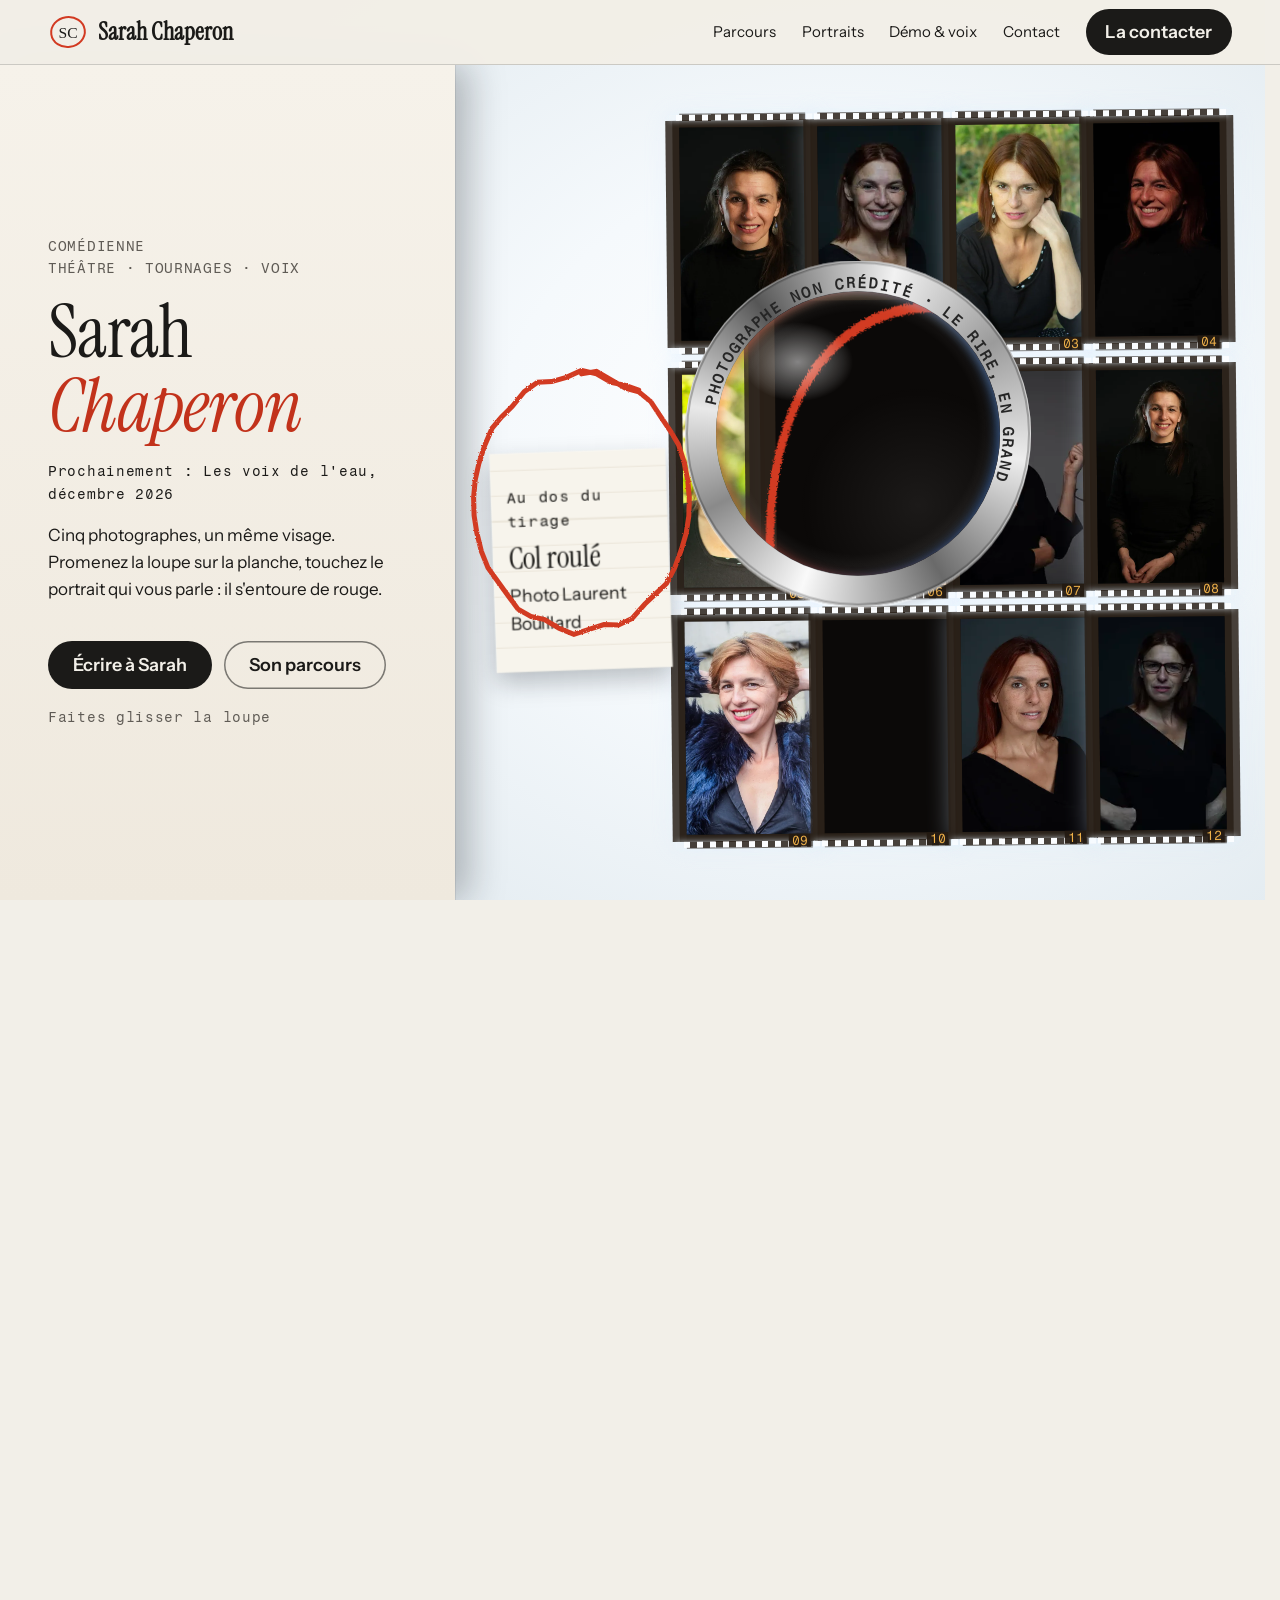
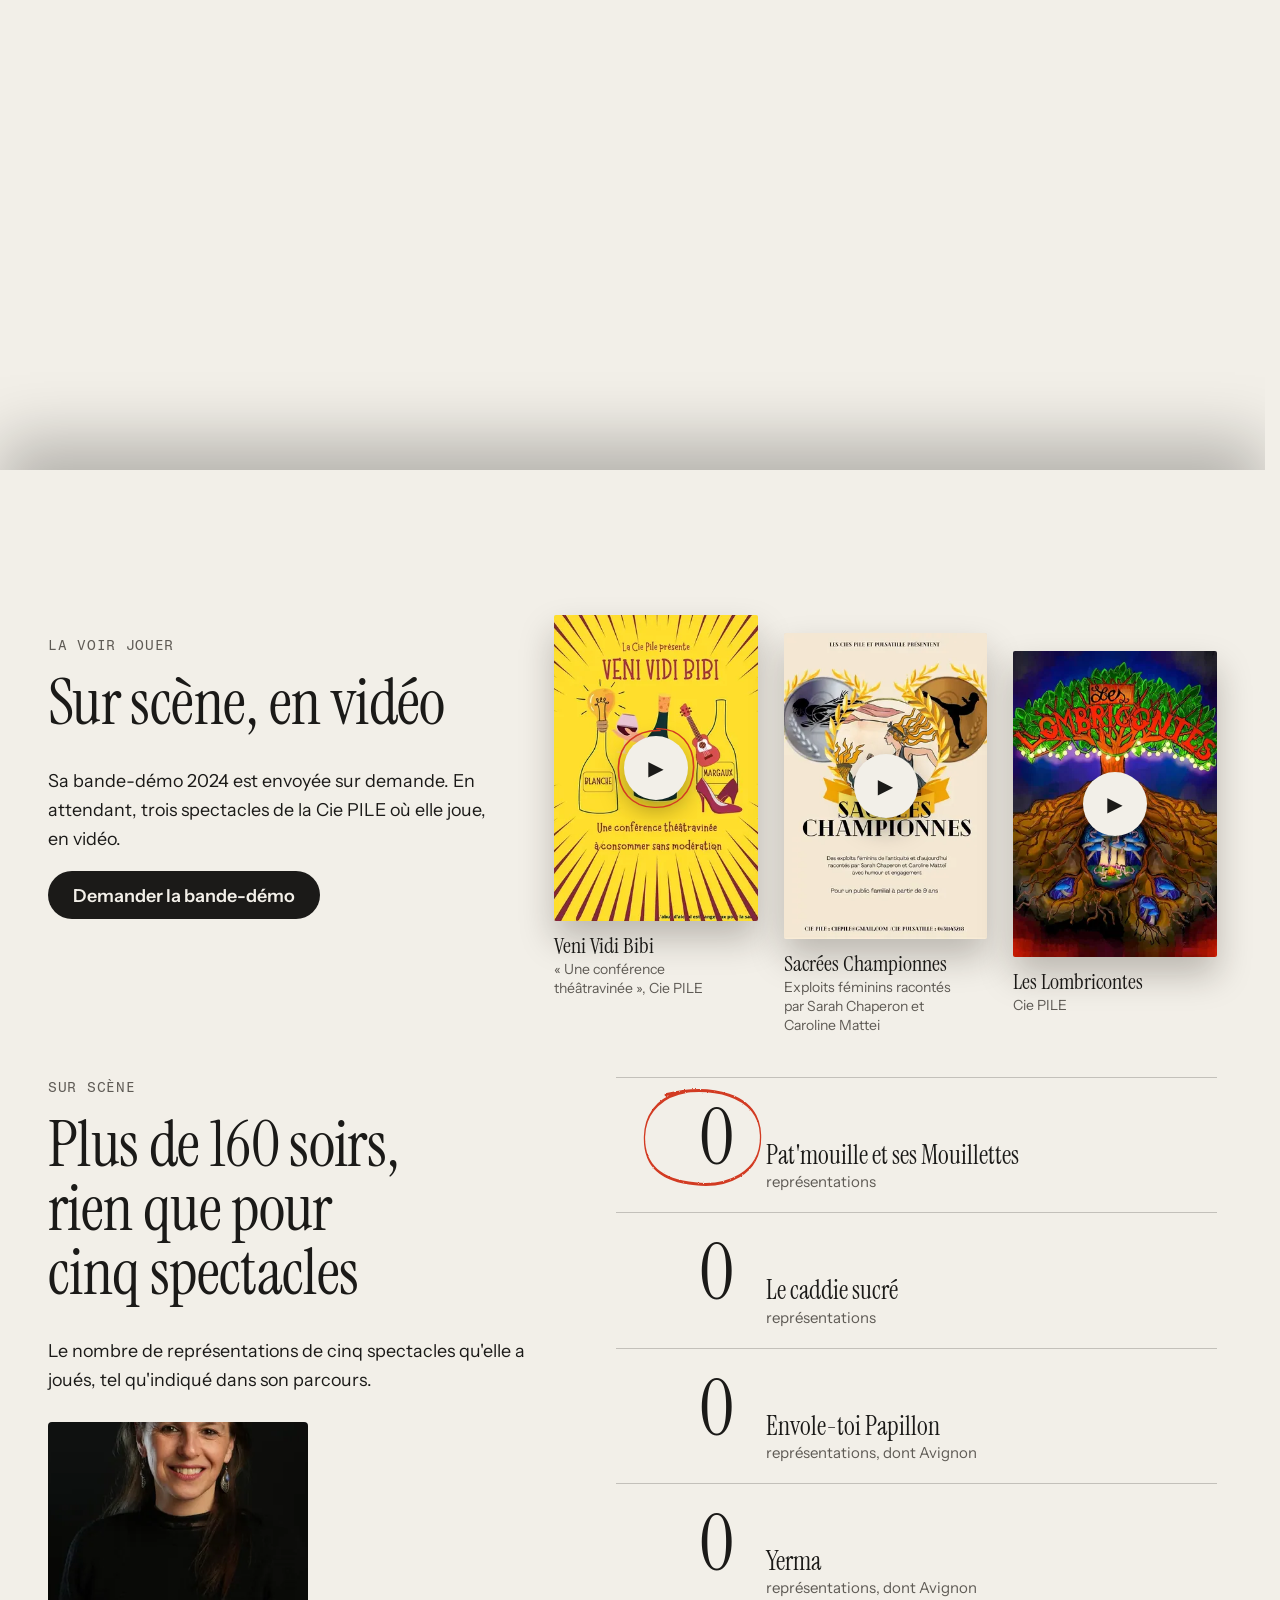
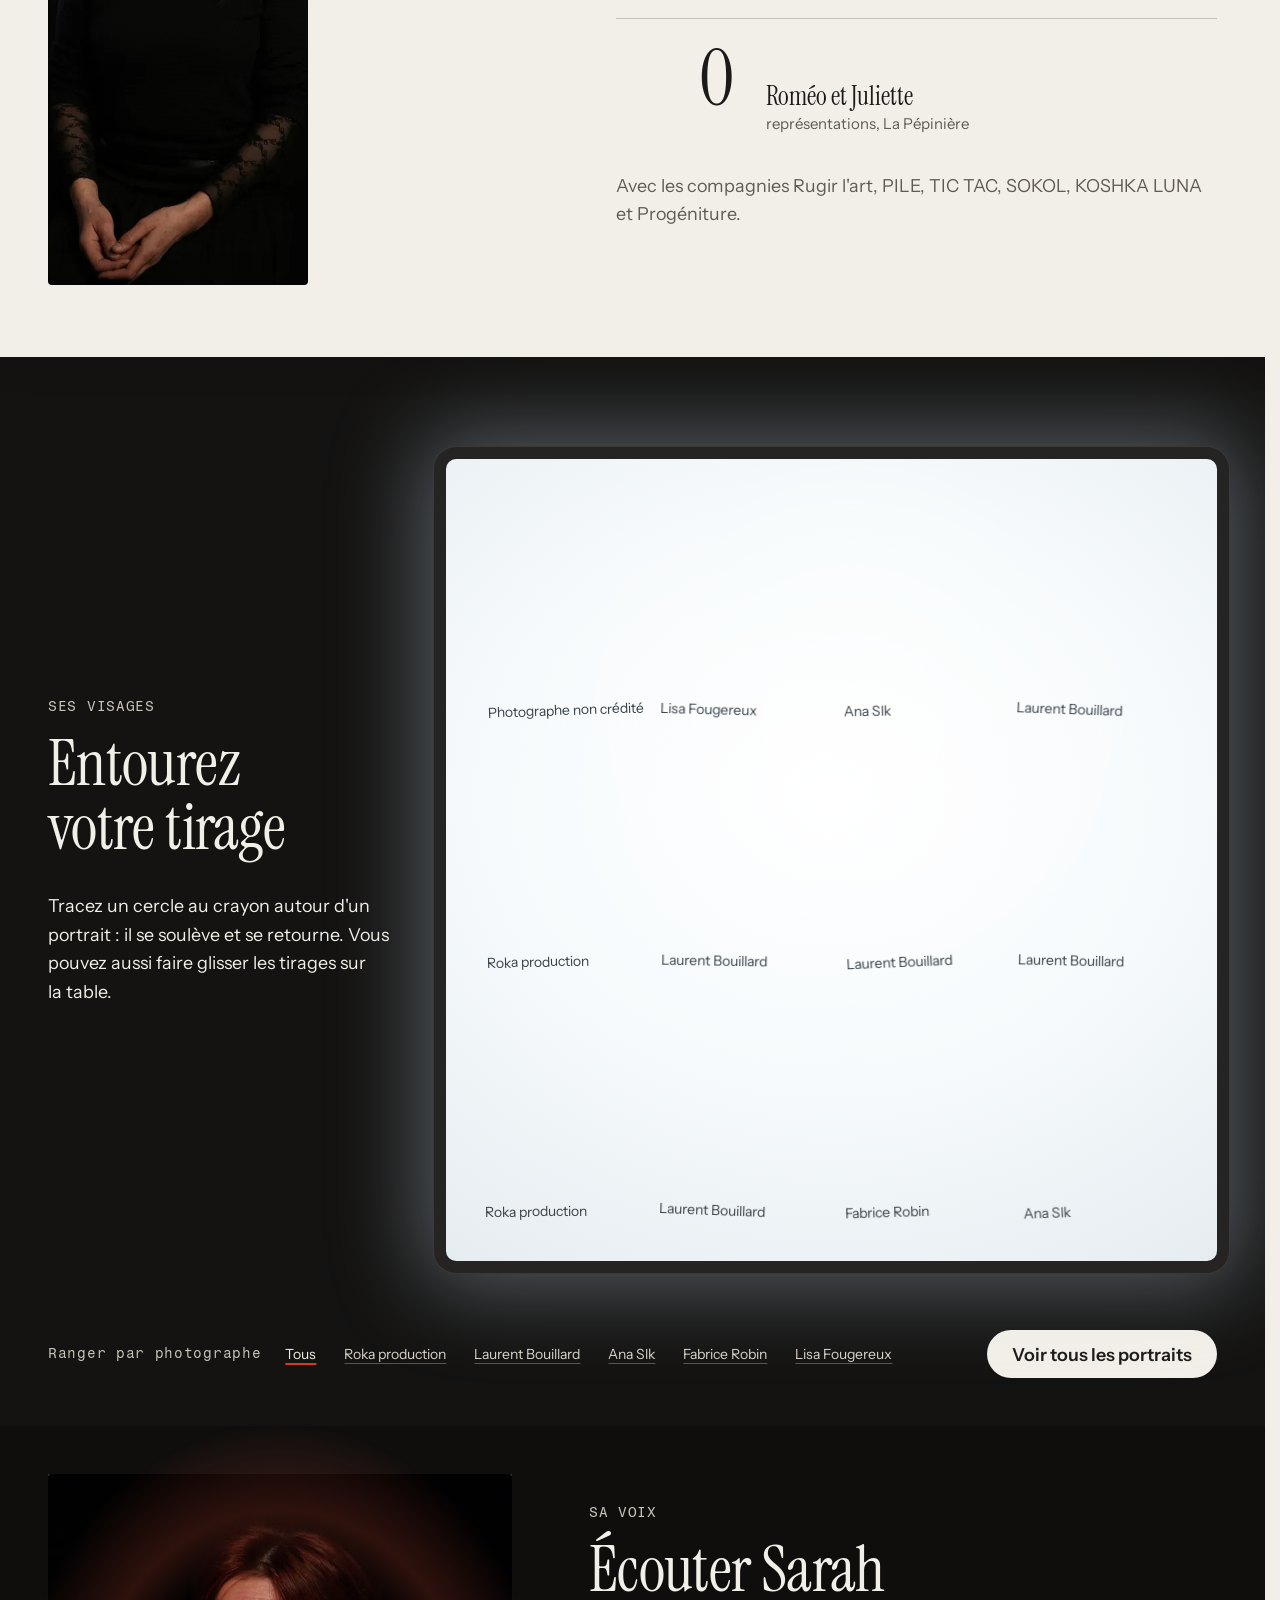
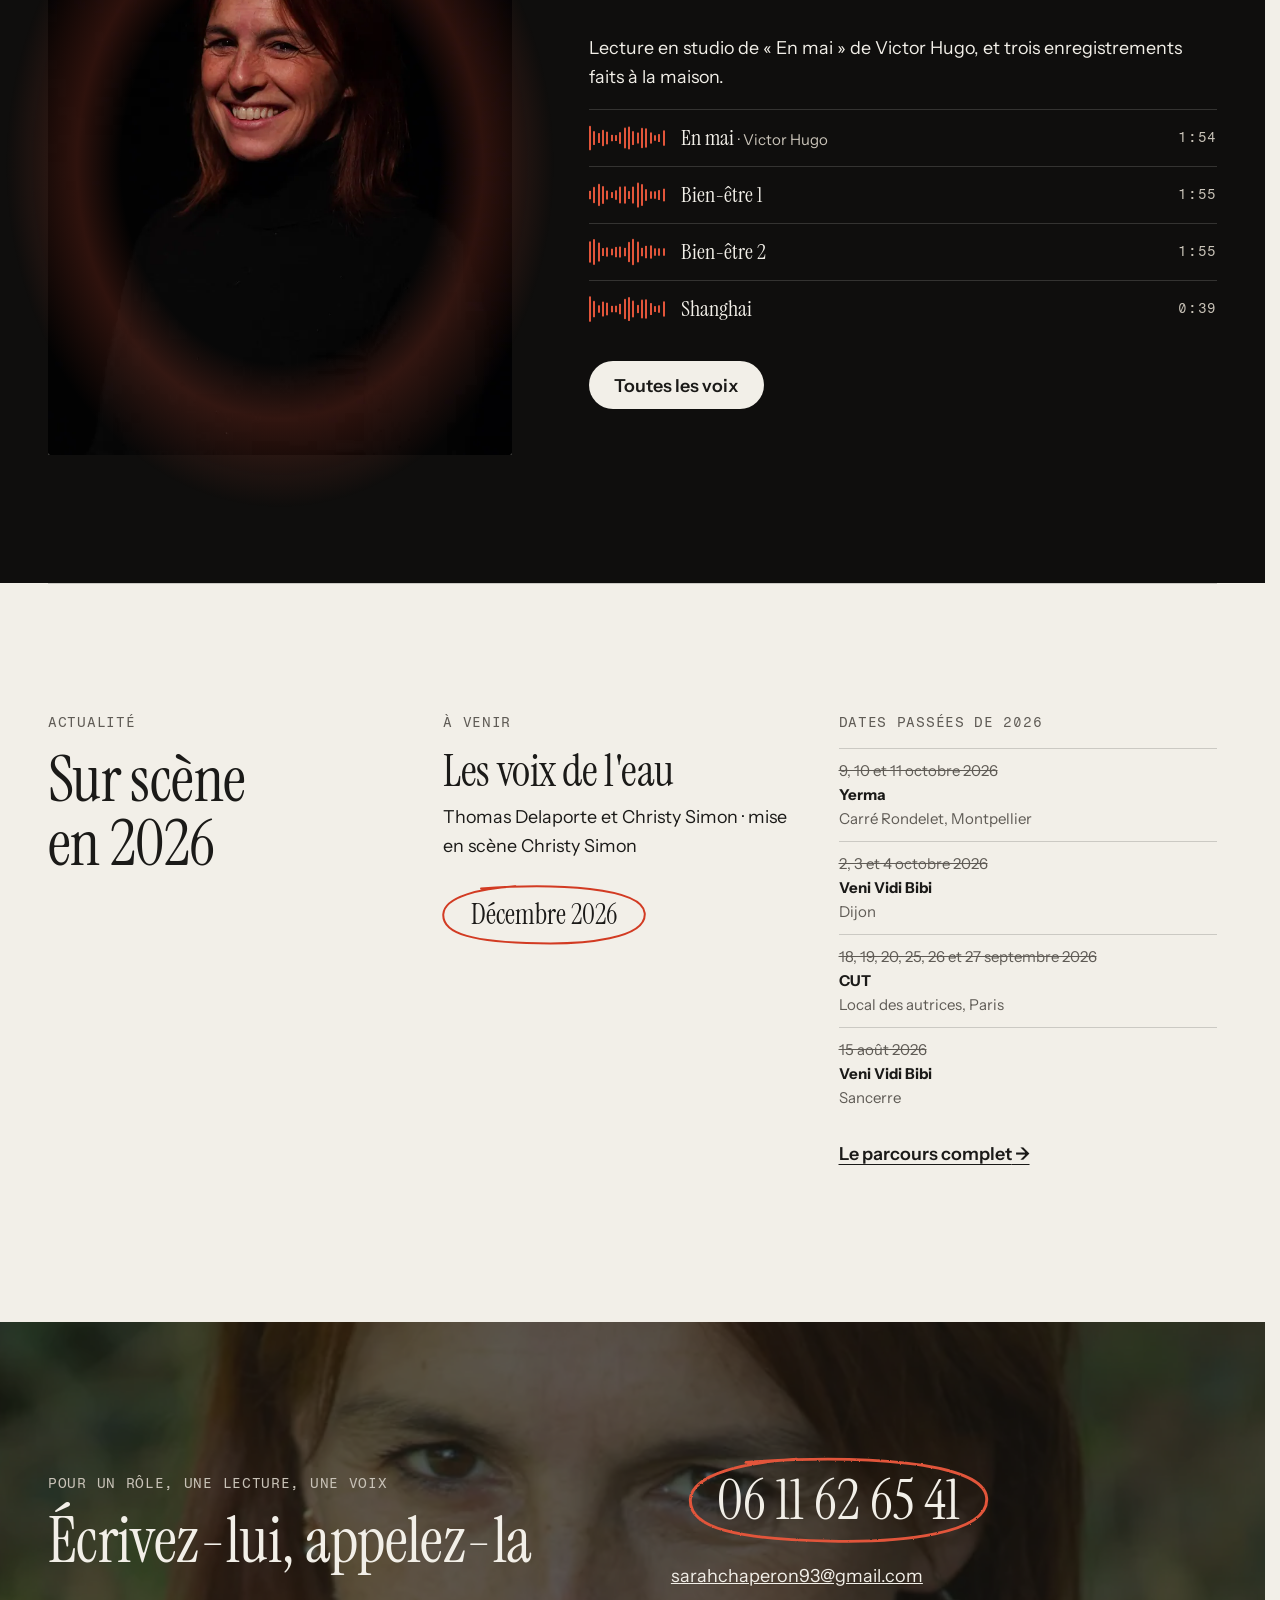
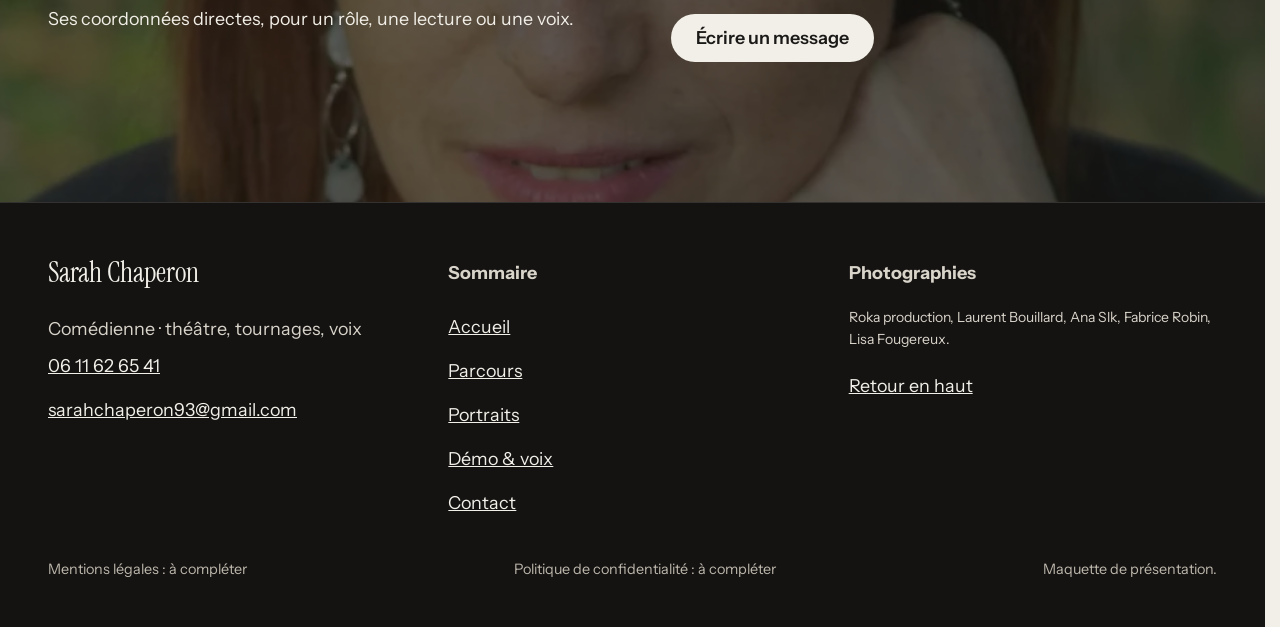
==== commit b29f4b82: "Maquette v2 pages sur la table lumineuse" ====
--- a/index.html
+++ b/index.html
@@ -1,5 +1,5 @@
 <!doctype html>
-<html lang="fr" data-v="1" data-curseur>
+<html lang="fr" data-v="2" data-curseur>
 <head>
 <meta charset="utf-8">
 <meta name="viewport" content="width=device-width, initial-scale=1, viewport-fit=cover">
@@ -35,14 +35,14 @@
 })();</script>
 <link rel="preload" href="/assets/fonts/instrument-serif.woff2" as="font" type="font/woff2" crossorigin>
 <link rel="preload" href="/assets/fonts/instrument-sans.woff2" as="font" type="font/woff2" crossorigin>
-<link rel="stylesheet" href="/assets/css/socle.css?v=1">
-<link rel="stylesheet" href="/assets/css/site.css?v=1">
-<link rel="modulepreload" href="/assets/js/site.js?v=1">
-<link rel="modulepreload" href="/assets/js/socle/index.js?v=1">
+<link rel="stylesheet" href="/assets/css/socle.css?v=2">
+<link rel="stylesheet" href="/assets/css/site.css?v=2">
+<link rel="modulepreload" href="/assets/js/site.js?v=2">
+<link rel="modulepreload" href="/assets/js/socle/index.js?v=2">
 <script src="/assets/vendor/gsap.min.js" defer></script>
 <script src="/assets/vendor/ScrollTrigger.min.js" defer></script>
 <script src="/assets/vendor/SplitText.min.js" defer></script>
-<script type="module" src="/assets/js/site.js?v=1"></script>
+<script type="module" src="/assets/js/site.js?v=2"></script>
 <meta name="theme-color" content="#f2efe8">
 <link rel="icon" href="/assets/images/favicon.svg" type="image/svg+xml">
 <link rel="apple-touch-icon" href="/assets/images/apple-touch-icon.png">
@@ -109,7 +109,7 @@
   <div class="os-collant" data-collant>
     <div class="planche-ouverture">
       <div class="po-texte">
-        <p class="surtitre mono" data-anime="gsap">Comédienne · théâtre · tournages · voix</p>
+        <p class="surtitre mono" data-anime="gsap">Comédienne<br>Théâtre · tournages · voix</p>
         <h1 class="po-titre" data-grille="typo" data-effet="revelateur"><span class="po-l1">Sarah</span><span class="po-l2">Chaperon</span></h1>
         <p class="po-info mono" data-info-cle data-anime="gsap">Prochainement : Les voix de l&#39;eau, décembre 2026</p>
         <p class="po-intro masque-ecran-tres-bas" data-anime="gsap">Cinq photographes, un même visage. Promenez la loupe sur la planche, touchez le portrait qui vous parle : il s&#39;entoure de rouge.</p>
@@ -264,26 +264,26 @@
     <div class="table-tirages" data-effet="table-tirages">
       <span class="table-tirages-lumiere" aria-hidden="true" data-effet="lumiere-table" data-souris></span>
       <ul class="tirages" data-effet="recomposition">
-        <li class="tirage" data-photographe="roka-production" style="--r:-2deg">
-          <button type="button" class="tirage-carte" aria-label="Retourner le tirage : Le sourire posé, Photo Roka production" aria-pressed="false">
-            <span class="tirage-face"><figure class="media tirage-media" style="--cadrage:50% 50%">
-  <picture>
-    <img src="/assets/images/roka-buste-1120.webp" srcset="/assets/images/roka-buste-480.webp 480w, /assets/images/roka-buste-800.webp 800w, /assets/images/roka-buste-1120.webp 1120w" sizes="(max-width: 760px) 30vw, 14vw" alt="" width="1120" height="1991" loading="lazy" decoding="async">
-  </picture>
-</figure></span>
-            <span class="tirage-dos" data-face="dos"><span class="mono">Au dos du tirage</span><b>Le sourire posé</b><span>Photo Roka production</span></span>
-          </button>
-          <p class="tirage-legende">Roka production</p>
-        </li><li class="tirage" data-photographe="laurent-bouillard" style="--r:1.5deg">
-          <button type="button" class="tirage-carte" aria-label="Retourner le tirage : Face à la lumière, Photo Laurent Bouillard" aria-pressed="false">
-            <span class="tirage-face"><figure class="media tirage-media" style="--cadrage:50% 50%">
-  <picture>
-    <img src="/assets/images/bouillard-sourire-1120.webp" srcset="/assets/images/bouillard-sourire-480.webp 480w, /assets/images/bouillard-sourire-800.webp 800w, /assets/images/bouillard-sourire-1120.webp 1120w" sizes="(max-width: 760px) 30vw, 14vw" alt="" width="1120" height="746" loading="lazy" decoding="async">
-  </picture>
-</figure></span>
-            <span class="tirage-dos" data-face="dos"><span class="mono">Au dos du tirage</span><b>Face à la lumière</b><span>Photo Laurent Bouillard</span></span>
-          </button>
-          <p class="tirage-legende">Laurent Bouillard</p>
+        <li class="tirage" data-photographe="aucun" style="--r:-2deg">
+          <button type="button" class="tirage-carte" aria-label="Retourner le tirage : Le rire, en grand, Photographe non crédité" aria-pressed="false">
+            <span class="tirage-face"><figure class="media tirage-media" style="--cadrage:50% 50%">
+  <picture><source media="(max-width: 760px) and (orientation: portrait)" srcset="/assets/images/rire-mobile-640.webp 640w, /assets/images/rire-mobile-1080.webp 1080w" sizes="(max-width: 760px) 30vw, 14vw">
+    <img src="/assets/images/rire-1280.webp" srcset="/assets/images/rire-640.webp 640w, /assets/images/rire-1280.webp 1280w, /assets/images/rire-1920.webp 1920w" sizes="(max-width: 760px) 30vw, 14vw" alt="" width="1280" height="853" loading="lazy" decoding="async">
+  </picture>
+</figure></span>
+            <span class="tirage-dos" data-face="dos"><span class="mono">Au dos du tirage</span><b>Le rire, en grand</b><span>Photographe non crédité</span></span>
+          </button>
+          <p class="tirage-legende">Photographe non crédité</p>
+        </li><li class="tirage" data-photographe="lisa-fougereux" style="--r:1.5deg">
+          <button type="button" class="tirage-carte" aria-label="Retourner le tirage : Manteau bleu, Photo Lisa Fougereux" aria-pressed="false">
+            <span class="tirage-face"><figure class="media tirage-media" style="--cadrage:50% 50%">
+  <picture>
+    <img src="/assets/images/fougereux-manteau-1120.webp" srcset="/assets/images/fougereux-manteau-480.webp 480w, /assets/images/fougereux-manteau-800.webp 800w, /assets/images/fougereux-manteau-1120.webp 1120w" sizes="(max-width: 760px) 30vw, 14vw" alt="" width="1120" height="1680" loading="lazy" decoding="async">
+  </picture>
+</figure></span>
+            <span class="tirage-dos" data-face="dos"><span class="mono">Au dos du tirage</span><b>Manteau bleu</b><span>Photo Lisa Fougereux</span></span>
+          </button>
+          <p class="tirage-legende">Lisa Fougereux</p>
         </li><li class="tirage" data-photographe="ana-slk" style="--r:-1deg">
           <button type="button" class="tirage-carte" aria-label="Retourner le tirage : La rêveuse, Photo Ana Slk" aria-pressed="false">
             <span class="tirage-face"><figure class="media tirage-media" style="--cadrage:50% 50%">
@@ -295,6 +295,46 @@
           </button>
           <p class="tirage-legende">Ana Slk</p>
         </li><li class="tirage" data-photographe="laurent-bouillard" style="--r:2deg">
+          <button type="button" class="tirage-carte" aria-label="Retourner le tirage : Les mains sur les hanches, Photo Laurent Bouillard" aria-pressed="false">
+            <span class="tirage-face"><figure class="media tirage-media" style="--cadrage:50% 50%">
+  <picture>
+    <img src="/assets/images/bouillard-hanches-1120.webp" srcset="/assets/images/bouillard-hanches-480.webp 480w, /assets/images/bouillard-hanches-800.webp 800w, /assets/images/bouillard-hanches-1120.webp 1120w" sizes="(max-width: 760px) 30vw, 14vw" alt="" width="1120" height="746" loading="lazy" decoding="async">
+  </picture>
+</figure></span>
+            <span class="tirage-dos" data-face="dos"><span class="mono">Au dos du tirage</span><b>Les mains sur les hanches</b><span>Photo Laurent Bouillard</span></span>
+          </button>
+          <p class="tirage-legende">Laurent Bouillard</p>
+        </li><li class="tirage" data-photographe="roka-production" style="--r:-1.5deg">
+          <button type="button" class="tirage-carte" aria-label="Retourner le tirage : Le sourire posé, Photo Roka production" aria-pressed="false">
+            <span class="tirage-face"><figure class="media tirage-media" style="--cadrage:50% 50%">
+  <picture>
+    <img src="/assets/images/roka-buste-1120.webp" srcset="/assets/images/roka-buste-480.webp 480w, /assets/images/roka-buste-800.webp 800w, /assets/images/roka-buste-1120.webp 1120w" sizes="(max-width: 760px) 30vw, 14vw" alt="" width="1120" height="1991" loading="lazy" decoding="async">
+  </picture>
+</figure></span>
+            <span class="tirage-dos" data-face="dos"><span class="mono">Au dos du tirage</span><b>Le sourire posé</b><span>Photo Roka production</span></span>
+          </button>
+          <p class="tirage-legende">Roka production</p>
+        </li><li class="tirage" data-photographe="laurent-bouillard" style="--r:1deg">
+          <button type="button" class="tirage-carte" aria-label="Retourner le tirage : Les lunettes à la main, Photo Laurent Bouillard" aria-pressed="false">
+            <span class="tirage-face"><figure class="media tirage-media" style="--cadrage:50% 50%">
+  <picture>
+    <img src="/assets/images/bouillard-lunettes-1120.webp" srcset="/assets/images/bouillard-lunettes-480.webp 480w, /assets/images/bouillard-lunettes-800.webp 800w, /assets/images/bouillard-lunettes-1120.webp 1120w" sizes="(max-width: 760px) 30vw, 14vw" alt="" width="1120" height="746" loading="lazy" decoding="async">
+  </picture>
+</figure></span>
+            <span class="tirage-dos" data-face="dos"><span class="mono">Au dos du tirage</span><b>Les lunettes à la main</b><span>Photo Laurent Bouillard</span></span>
+          </button>
+          <p class="tirage-legende">Laurent Bouillard</p>
+        </li><li class="tirage" data-photographe="laurent-bouillard" style="--r:-2.5deg">
+          <button type="button" class="tirage-carte" aria-label="Retourner le tirage : Trois quarts, Photo Laurent Bouillard" aria-pressed="false">
+            <span class="tirage-face"><figure class="media tirage-media" style="--cadrage:50% 50%">
+  <picture>
+    <img src="/assets/images/bouillard-pied-1120.webp" srcset="/assets/images/bouillard-pied-480.webp 480w, /assets/images/bouillard-pied-800.webp 800w, /assets/images/bouillard-pied-1120.webp 1120w" sizes="(max-width: 760px) 30vw, 14vw" alt="" width="1120" height="1680" loading="lazy" decoding="async">
+  </picture>
+</figure></span>
+            <span class="tirage-dos" data-face="dos"><span class="mono">Au dos du tirage</span><b>Trois quarts</b><span>Photo Laurent Bouillard</span></span>
+          </button>
+          <p class="tirage-legende">Laurent Bouillard</p>
+        </li><li class="tirage" data-photographe="laurent-bouillard" style="--r:1.2deg">
           <button type="button" class="tirage-carte" aria-label="Retourner le tirage : Col roulé, Photo Laurent Bouillard" aria-pressed="false">
             <span class="tirage-face"><figure class="media tirage-media" style="--cadrage:50% 50%">
   <picture>
@@ -304,37 +344,7 @@
             <span class="tirage-dos" data-face="dos"><span class="mono">Au dos du tirage</span><b>Col roulé</b><span>Photo Laurent Bouillard</span></span>
           </button>
           <p class="tirage-legende">Laurent Bouillard</p>
-        </li><li class="tirage" data-photographe="ana-slk" style="--r:-1.5deg">
-          <button type="button" class="tirage-carte" aria-label="Retourner le tirage : Plein air, Photo Ana Slk" aria-pressed="false">
-            <span class="tirage-face"><figure class="media tirage-media" style="--cadrage:50% 50%">
-  <picture>
-    <img src="/assets/images/slk-jardin-1120.webp" srcset="/assets/images/slk-jardin-480.webp 480w, /assets/images/slk-jardin-800.webp 800w, /assets/images/slk-jardin-1120.webp 1120w" sizes="(max-width: 760px) 30vw, 14vw" alt="" width="1120" height="1680" loading="lazy" decoding="async">
-  </picture>
-</figure></span>
-            <span class="tirage-dos" data-face="dos"><span class="mono">Au dos du tirage</span><b>Plein air</b><span>Photo Ana Slk</span></span>
-          </button>
-          <p class="tirage-legende">Ana Slk</p>
-        </li><li class="tirage" data-photographe="aucun" style="--r:1deg">
-          <button type="button" class="tirage-carte" aria-label="Retourner le tirage : Le rire, en grand, Photographe non crédité" aria-pressed="false">
-            <span class="tirage-face"><figure class="media tirage-media" style="--cadrage:50% 50%">
-  <picture><source media="(max-width: 760px) and (orientation: portrait)" srcset="/assets/images/rire-mobile-640.webp 640w, /assets/images/rire-mobile-1080.webp 1080w" sizes="(max-width: 760px) 30vw, 14vw">
-    <img src="/assets/images/rire-1280.webp" srcset="/assets/images/rire-640.webp 640w, /assets/images/rire-1280.webp 1280w, /assets/images/rire-1920.webp 1920w" sizes="(max-width: 760px) 30vw, 14vw" alt="" width="1280" height="853" loading="lazy" decoding="async">
-  </picture>
-</figure></span>
-            <span class="tirage-dos" data-face="dos"><span class="mono">Au dos du tirage</span><b>Le rire, en grand</b><span>Photographe non crédité</span></span>
-          </button>
-          <p class="tirage-legende">Photographe non crédité</p>
-        </li><li class="tirage" data-photographe="laurent-bouillard" style="--r:-2.5deg">
-          <button type="button" class="tirage-carte" aria-label="Retourner le tirage : Les lunettes à la main, Photo Laurent Bouillard" aria-pressed="false">
-            <span class="tirage-face"><figure class="media tirage-media" style="--cadrage:50% 50%">
-  <picture>
-    <img src="/assets/images/bouillard-lunettes-1120.webp" srcset="/assets/images/bouillard-lunettes-480.webp 480w, /assets/images/bouillard-lunettes-800.webp 800w, /assets/images/bouillard-lunettes-1120.webp 1120w" sizes="(max-width: 760px) 30vw, 14vw" alt="" width="1120" height="746" loading="lazy" decoding="async">
-  </picture>
-</figure></span>
-            <span class="tirage-dos" data-face="dos"><span class="mono">Au dos du tirage</span><b>Les lunettes à la main</b><span>Photo Laurent Bouillard</span></span>
-          </button>
-          <p class="tirage-legende">Laurent Bouillard</p>
-        </li><li class="tirage" data-photographe="roka-production" style="--r:1.2deg">
+        </li><li class="tirage" data-photographe="roka-production" style="--r:-0.8deg">
           <button type="button" class="tirage-carte" aria-label="Retourner le tirage : En pied, Photo Roka production" aria-pressed="false">
             <span class="tirage-face"><figure class="media tirage-media" style="--cadrage:50% 50%">
   <picture>
@@ -344,24 +354,14 @@
             <span class="tirage-dos" data-face="dos"><span class="mono">Au dos du tirage</span><b>En pied</b><span>Photo Roka production</span></span>
           </button>
           <p class="tirage-legende">Roka production</p>
-        </li><li class="tirage" data-photographe="lisa-fougereux" style="--r:-0.8deg">
-          <button type="button" class="tirage-carte" aria-label="Retourner le tirage : Manteau bleu, Photo Lisa Fougereux" aria-pressed="false">
-            <span class="tirage-face"><figure class="media tirage-media" style="--cadrage:50% 50%">
-  <picture>
-    <img src="/assets/images/fougereux-manteau-1120.webp" srcset="/assets/images/fougereux-manteau-480.webp 480w, /assets/images/fougereux-manteau-800.webp 800w, /assets/images/fougereux-manteau-1120.webp 1120w" sizes="(max-width: 760px) 30vw, 14vw" alt="" width="1120" height="1680" loading="lazy" decoding="async">
-  </picture>
-</figure></span>
-            <span class="tirage-dos" data-face="dos"><span class="mono">Au dos du tirage</span><b>Manteau bleu</b><span>Photo Lisa Fougereux</span></span>
-          </button>
-          <p class="tirage-legende">Lisa Fougereux</p>
         </li><li class="tirage" data-photographe="laurent-bouillard" style="--r:2.2deg">
-          <button type="button" class="tirage-carte" aria-label="Retourner le tirage : Trois quarts, Photo Laurent Bouillard" aria-pressed="false">
-            <span class="tirage-face"><figure class="media tirage-media" style="--cadrage:50% 50%">
-  <picture>
-    <img src="/assets/images/bouillard-pied-1120.webp" srcset="/assets/images/bouillard-pied-480.webp 480w, /assets/images/bouillard-pied-800.webp 800w, /assets/images/bouillard-pied-1120.webp 1120w" sizes="(max-width: 760px) 30vw, 14vw" alt="" width="1120" height="1680" loading="lazy" decoding="async">
-  </picture>
-</figure></span>
-            <span class="tirage-dos" data-face="dos"><span class="mono">Au dos du tirage</span><b>Trois quarts</b><span>Photo Laurent Bouillard</span></span>
+          <button type="button" class="tirage-carte" aria-label="Retourner le tirage : Face à la lumière, Photo Laurent Bouillard" aria-pressed="false">
+            <span class="tirage-face"><figure class="media tirage-media" style="--cadrage:50% 50%">
+  <picture>
+    <img src="/assets/images/bouillard-sourire-1120.webp" srcset="/assets/images/bouillard-sourire-480.webp 480w, /assets/images/bouillard-sourire-800.webp 800w, /assets/images/bouillard-sourire-1120.webp 1120w" sizes="(max-width: 760px) 30vw, 14vw" alt="" width="1120" height="746" loading="lazy" decoding="async">
+  </picture>
+</figure></span>
+            <span class="tirage-dos" data-face="dos"><span class="mono">Au dos du tirage</span><b>Face à la lumière</b><span>Photo Laurent Bouillard</span></span>
           </button>
           <p class="tirage-legende">Laurent Bouillard</p>
         </li><li class="tirage" data-photographe="fabrice-robin" style="--r:-1.8deg">
@@ -374,16 +374,16 @@
             <span class="tirage-dos" data-face="dos"><span class="mono">Au dos du tirage</span><b>De face</b><span>Photo Fabrice Robin</span></span>
           </button>
           <p class="tirage-legende">Fabrice Robin</p>
-        </li><li class="tirage" data-photographe="laurent-bouillard" style="--r:-2deg">
-          <button type="button" class="tirage-carte" aria-label="Retourner le tirage : Les mains sur les hanches, Photo Laurent Bouillard" aria-pressed="false">
-            <span class="tirage-face"><figure class="media tirage-media" style="--cadrage:50% 50%">
-  <picture>
-    <img src="/assets/images/bouillard-hanches-1120.webp" srcset="/assets/images/bouillard-hanches-480.webp 480w, /assets/images/bouillard-hanches-800.webp 800w, /assets/images/bouillard-hanches-1120.webp 1120w" sizes="(max-width: 760px) 30vw, 14vw" alt="" width="1120" height="746" loading="lazy" decoding="async">
-  </picture>
-</figure></span>
-            <span class="tirage-dos" data-face="dos"><span class="mono">Au dos du tirage</span><b>Les mains sur les hanches</b><span>Photo Laurent Bouillard</span></span>
-          </button>
-          <p class="tirage-legende">Laurent Bouillard</p>
+        </li><li class="tirage" data-photographe="ana-slk" style="--r:-2deg">
+          <button type="button" class="tirage-carte" aria-label="Retourner le tirage : Plein air, Photo Ana Slk" aria-pressed="false">
+            <span class="tirage-face"><figure class="media tirage-media" style="--cadrage:50% 50%">
+  <picture>
+    <img src="/assets/images/slk-jardin-1120.webp" srcset="/assets/images/slk-jardin-480.webp 480w, /assets/images/slk-jardin-800.webp 800w, /assets/images/slk-jardin-1120.webp 1120w" sizes="(max-width: 760px) 30vw, 14vw" alt="" width="1120" height="1680" loading="lazy" decoding="async">
+  </picture>
+</figure></span>
+            <span class="tirage-dos" data-face="dos"><span class="mono">Au dos du tirage</span><b>Plein air</b><span>Photo Ana Slk</span></span>
+          </button>
+          <p class="tirage-legende">Ana Slk</p>
         </li>
       </ul>
       <svg class="trace-libre" aria-hidden="true" data-superpose><path filter="url(#gras-fil)"/></svg>
@@ -437,10 +437,10 @@
   </div>
 </section>
 <section class="appel" id="appel">
-  <figure class="media appel-fond" data-grok data-fx="parallaxe" aria-hidden="true" style="--cadrage:50% 50%">
-  <picture><source media="(max-width: 760px) and (orientation: portrait)" srcset="/assets/images/grok/coulisses-mobile-640.webp 640w, /assets/images/grok/coulisses-mobile-1080.webp 1080w" sizes="100vw">
-    <img src="/assets/images/grok/coulisses-1280.webp" srcset="/assets/images/grok/coulisses-640.webp 640w, /assets/images/grok/coulisses-1280.webp 1280w, /assets/images/grok/coulisses-1920.webp 1920w" sizes="100vw" alt="" width="1280" height="720" loading="lazy" decoding="async">
-  </picture><figcaption class="mention-ia">Illustration générée</figcaption>
+  <figure class="media appel-fond" data-fx="parallaxe" aria-hidden="true" style="--cadrage:50% 25%">
+  <picture>
+    <img src="/assets/images/slk-menton-1120.webp" srcset="/assets/images/slk-menton-480.webp 480w, /assets/images/slk-menton-800.webp 800w, /assets/images/slk-menton-1120.webp 1120w" sizes="100vw" alt="" width="1120" height="1680" loading="lazy" decoding="async">
+  </picture>
 </figure>
   <div class="conteneur appel-grille">
     <div>
--- a/assets/css/site.css
+++ b/assets/css/site.css
@@ -75,7 +75,7 @@
 .table-lumineuse { position: absolute; inset: 0;
   background: radial-gradient(70% 90% at 66% 46%, #ffffff 0%, #f5f9fc 38%, #e4ecf1 78%, #cfd8de 100%); }
 .planche {
-  position: absolute; left: calc(min(36%, 540px) + 3vw); right: 3vw; top: 5%; bottom: 6%; padding: 18px 10px;
+  position: absolute; left: calc(min(36%, 540px) + 17vw); right: 2.5vw; top: 5%; bottom: 6%; padding: 18px 10px;
   display: grid; grid-template-columns: repeat(4, minmax(0, 1fr)); grid-template-rows: repeat(3, minmax(0, 1fr)); gap: 34px 12px; rotate: -.6deg;
 }
 .case { position: relative; padding: 0; border: 0; background: #0b0908; overflow: visible; cursor: zoom-in; min-width: 44px; min-height: 44px;
@@ -95,7 +95,7 @@
   background: linear-gradient(90deg, transparent, rgba(255, 255, 255, .22) 45%, rgba(255, 255, 255, .3) 50%, rgba(255, 255, 255, .22) 55%, transparent); }
 
 /* Le tirage posé sur la table : le crayon l'entoure seul, il se soulève et se retourne. */
-.tirage-volant { position: absolute; z-index: 5; left: calc(min(36%, 540px) + 2.5vw); bottom: 6%; width: clamp(170px, 17vw, 250px); rotate: -6deg; touch-action: none; }
+.tirage-volant { position: absolute; z-index: 5; left: calc(min(36%, 540px) + 3.6vw); top: 50%; translate: 0 -40%; width: clamp(150px, 12.5vw, 220px); rotate: -6deg; touch-action: none; }
 .tirage-volant .tirage-face { box-shadow: 0 calc(10px + var(--leve, 0) * 26px) calc(22px + var(--leve, 0) * 40px) rgba(20, 30, 40, calc(.28 + var(--leve, 0) * .12)); }
 .tirage-volant .tirage-dos b { font-size: 1.75rem; }
 .tirage-volant .tirage-dos span:last-child { font-size: 1rem; }
@@ -266,7 +266,7 @@
 
 /* ---------- Écrans bas ---------- */
 @media (max-height: 820px) and (min-width: 761px) {
-  .tirage-volant { width: clamp(150px, 14vw, 210px); }
+  .tirage-volant { width: clamp(130px, 11vw, 180px); }
   .po-titre { font-size: clamp(3rem, min(5.6vw, 11vh), 5.4rem); margin-bottom: 12px; }
   .po-actions { margin-top: 14px; }
   .po-intro { font-size: 1rem; }
@@ -287,8 +287,8 @@
 /* ---------- Tablette et téléphone ---------- */
 @media (max-width: 1080px) and (min-width: 761px) {
   .po-texte { width: 40%; }
-  .planche { left: calc(40% + 2vw); grid-template-columns: repeat(3, minmax(0, 1fr)); grid-template-rows: repeat(4, minmax(0, 1fr)); }
-  .tirage-volant { left: calc(40% - 8vw); }
+  .planche { left: calc(40% + 15vw); grid-template-columns: repeat(3, minmax(0, 1fr)); grid-template-rows: repeat(4, minmax(0, 1fr)); }
+  .tirage-volant { left: calc(40% + 1.5vw); width: 12vw; }
   .tirages { grid-template-columns: repeat(3, minmax(0, 1fr)); }
   .visages-contenu { grid-template-columns: minmax(0, 1fr); }
 }
@@ -297,7 +297,7 @@
   .planche-ouverture { display: flex; flex-direction: column; }
   .po-table { position: relative; top: auto; flex: 1; min-height: 0; }
   .planche { left: 3vw; right: 3vw; top: 4%; bottom: calc(var(--barres-h) + 4%); }
-  .tirage-volant { left: auto; right: 5vw; bottom: calc(var(--barres-h) + 3%); width: 32vw; rotate: 6deg; }
+  .tirage-volant { left: auto; right: 6vw; top: auto; translate: none; bottom: calc(var(--barres-h) + 5%); width: 28vw; rotate: 5deg; }
   .tirage-volant .tirage-dos b { font-size: 1.125rem; } .tirage-volant .tirage-dos span:last-child { font-size: .875rem; }
   .po-titre { font-size: clamp(2.9rem, 14vw, 4rem); margin-bottom: 8px; }
   .po-info { margin-bottom: 8px; }
@@ -353,7 +353,8 @@
 .pa-theatre-grille { display: grid; grid-template-columns: minmax(0, .8fr) minmax(0, 1.2fr); gap: clamp(24px, 5vw, 72px); align-items: start; }
 .pa-theatre-media { margin-top: 24px; aspect-ratio: 3/2; }
 .pa-pieces { list-style: none; margin: 0; padding: 0; display: grid; grid-template-columns: repeat(2, minmax(0, 1fr)); gap: 14px; }
-.pa-piece { background: #fbf9f4; padding: 18px 20px; box-shadow: 0 8px 20px rgba(30, 22, 14, .08); border-left: 3px solid var(--crayon); }
+.pa-index { list-style: none; margin: 0; padding: 0; columns: 2; column-gap: 40px; }
+.pa-piece { break-inside: avoid; padding: 14px 0; border-top: 1px solid color-mix(in srgb, var(--encre) 18%, transparent); }
 .pa-piece[hidden] { display: none !important; }
 .pa-piece b { display: block; font: 400 1.375rem/1.15 var(--police-titres); margin-bottom: 4px; }
 .pa-piece span { font-size: .9375rem; color: var(--gris); }
@@ -364,11 +365,11 @@
 .pa-tournages-tete h2 { margin-bottom: .2em; }
 .pa-frise { display: flex; gap: 18px; align-items: stretch; padding-inline: var(--gouttiere); width: max-content; will-change: transform; }
 .pa-frise-media { flex: none; width: min(34vw, 460px); aspect-ratio: 3/2; align-self: center; }
-.pa-film { flex: none; width: clamp(220px, 20vw, 290px); padding: 20px; background: #1f1d1b; border-top: 3px solid var(--crayon); display: flex; flex-direction: column; gap: 6px; }
+.pa-film { flex: none; align-self: center; width: clamp(220px, 18vw, 260px); padding: 18px 18px 20px; background: #1f1d1b; border-top: 3px solid var(--crayon); display: flex; flex-direction: column; gap: 6px; }
 .pa-annee { margin: 0; font: 400 3rem/1 var(--police-titres); color: #ff7a5c; font-variant-numeric: tabular-nums; }
 .pa-film h3 { margin: 0; font-size: 1.5rem; }
 .pa-film p { margin: 0; font-size: .9375rem; color: #d9d4ca; }
-.pa-role { margin-top: auto !important; font-style: italic; color: var(--papier) !important; }
+.pa-role { font-style: italic; color: var(--papier) !important; }
 .pa-frise-barre { height: 3px; margin: 0 var(--gouttiere); background: rgba(242, 239, 232, .18); }
 .pa-frise-barre span { display: block; height: 100%; background: var(--crayon); transform-origin: 0 50%; transform: scaleX(var(--progres, 0)); }
 html:not(.js) .pa-tournages, html.secours .pa-tournages { height: auto; }
@@ -401,13 +402,15 @@
 .po2-titre span { display: inline-block; }
 .po2-info { color: #e9e3d8; }
 .po2-bac { position: relative; justify-self: center; padding: 18px; background: linear-gradient(180deg, #3b3632, #24211e); border-radius: 6px; box-shadow: inset 0 0 0 2px rgba(255, 255, 255, .05), 0 40px 80px rgba(0, 0, 0, .5); }
-.po2-tirage { width: min(32vw, 420px); aspect-ratio: 9/14; border-radius: 0; border: 10px solid #fbf9f4; }
+.po2-tirage { width: min(32vw, 420px); aspect-ratio: 9/14; border-radius: 0; }
 .po2-tirage img { width: 100%; height: 100%; object-fit: cover; }
 .po2-credit { margin: 10px 0 0; color: #c9c3b8; }
 .po2-planche { padding-block: clamp(64px, 9vw, 120px); }
 .po2-tete { display: flex; flex-wrap: wrap; align-items: end; justify-content: space-between; gap: 18px; margin-bottom: 28px; }
-.po2-tete h2 { position: relative; display: inline-block; padding: 0 12px; }
-.crayon-titre { inset: -10px -22px; width: calc(100% + 44px); height: calc(100% + 16px); max-width: none; }
+.po2-tete h2 { position: relative; display: inline-block; padding: 0; margin: 0; }
+.po2-tete > div:first-child, .po2-tete > p { flex-basis: 100%; }
+.po2-planche { overflow-x: clip; }
+.crayon-titre { left: -16px; top: -8px; width: calc(100% + 32px); height: calc(100% + 16px); max-width: none; }
 .po2-grille { list-style: none; margin: 0; padding: 0; display: grid; grid-template-columns: repeat(4, minmax(0, 1fr)); gap: 22px; }
 .po2-item[hidden] { display: none !important; }
 .po2-lien { display: block; background: #fbf9f4; padding: 8px; box-shadow: 0 14px 28px rgba(30, 22, 14, .16); cursor: zoom-in; }
@@ -498,7 +501,6 @@
   .dv-ecran { width: 46vw; top: 26%; left: 58%; }
   .dv-piste { grid-template-columns: 52px minmax(0, 1fr) auto; }
   .co-tel { margin-left: 22px; }
-  .co-direct { order: -1; }
   .visionneuse .vis-figure { padding: 56px 8px 12px; }
 }
 @media (max-height: 500px) and (min-width: 761px) {
@@ -518,3 +520,133 @@
 html:not(.js) .plongee-texte .plongee-mots { line-height: 1.2; margin-bottom: 28px; }
 html:not(.js) .plongee-texte .plongee-mots span { display: inline-block; }
 html:not(.js) .introuvable { min-height: 0; overflow: visible; padding-top: 40px; }
+
+/* ================= v2 : la table lumineuse sur les pages intérieures ================= */
+.table-ouverture { position: relative; min-height: 100svh; display: grid; grid-template-columns: minmax(0, .9fr) minmax(0, 1.1fr); overflow: hidden; }
+.to-cache { position: relative; z-index: 3; display: flex; flex-direction: column; justify-content: center; padding: calc(var(--entete-h) + 24px) clamp(20px, 3vw, 48px) 32px var(--gouttiere);
+  background: linear-gradient(180deg, #f6f2ea, #efe9de); box-shadow: 14px 0 34px rgba(20, 24, 30, .22); }
+.to-titre { font-size: clamp(3.2rem, min(7vw, 13vh), 7.4rem); line-height: 1.02; margin: 10px 0 18px; }
+.to-titre span { display: inline-block; }
+.to-info { margin: 0 0 18px; }
+.to-intro { max-width: 30em; margin-top: 16px; color: var(--gris); }
+.to-cache .bouton { margin: 0 8px 8px 0; }
+.to-table { position: relative; min-height: 100%; background: radial-gradient(80% 90% at 50% 45%, #ffffff 0%, #f5f9fc 40%, #e3ebf0 80%, #cfd8de 100%); }
+.to-lumiere { position: absolute; inset: 0; pointer-events: none; background: radial-gradient(40% 30% at 50% 40%, rgba(255, 255, 255, .8), transparent 70%); }
+.to-tirage { position: absolute; margin: 0; background: #fbf9f4; padding: 8px 8px 10px; box-shadow: 0 16px 32px rgba(20, 30, 40, .28); }
+.to-tirage figcaption { margin-top: 6px; font-size: .8125rem; color: var(--gris); }
+.to-media { border-radius: 0; }
+.to-media img { width: 100%; height: 100%; object-fit: cover; }
+.pa2-ouverture .to-t1 { left: 14%; top: calc(var(--entete-h) + 12%); width: min(30vw, 440px); rotate: -3deg; z-index: 2; }
+.pa2-ouverture .to-t2 { right: 8%; top: calc(var(--entete-h) + 6%); width: min(12vw, 170px); rotate: 5deg; }
+.pa2-ouverture .to-t3 { right: 18%; bottom: 10%; width: min(12vw, 170px); rotate: -6deg; }
+.pa2-ouverture .to-t4 { left: 8%; bottom: 8%; width: min(11vw, 160px); rotate: 4deg; }
+.to-fiche { position: absolute; z-index: 3; right: 6%; top: 46%; width: min(22vw, 300px); padding: 18px 20px; rotate: 2deg;
+  background: repeating-linear-gradient(0deg, #fffdf7 0 26px, #e9e4d6 26px 27px); box-shadow: 0 14px 30px rgba(20, 30, 40, .22); }
+.to-fiche p { margin: 0 0 6px; }
+.to-fiche-titre { font: 400 1.75rem/1.1 var(--police-titres); }
+.to-fiche-quand { font: 400 1.375rem/1.2 var(--police-titres); padding: 6px 0 4px 12px; }
+.crayon-fiche { left: -14px; top: -8px; width: calc(100% + 28px); height: calc(100% + 16px); }
+.to-fiche-detail { font-size: .875rem; color: var(--gris); }
+
+/* Démo et voix : la bande de film */
+.dv2-ouverture { position: relative; min-height: 100svh; display: flex; flex-direction: column; justify-content: flex-end; overflow: hidden; isolation: isolate; }
+.dv2-table { position: absolute; inset: 0; z-index: -1; background: radial-gradient(80% 70% at 50% 40%, #ffffff 0%, #f5f9fc 40%, #e2eaef 80%, #cdd6dc 100%); }
+.dv2-bande { position: absolute; left: -6vw; top: calc(var(--entete-h) + 6vh); display: flex; gap: 18px; padding: 26px 22px; rotate: -3deg; background: rgba(34, 26, 20, .9); will-change: transform;
+  box-shadow: 0 30px 60px rgba(20, 30, 40, .3), 0 0 40px 12px rgba(214, 234, 255, .5); }
+.dv2-bande::before, .dv2-bande::after { content: ''; position: absolute; left: 0; right: 0; height: 9px; background: repeating-linear-gradient(90deg, transparent 0 12px, #fbfdff 12px 22px); }
+.dv2-bande::before { top: 8px; } .dv2-bande::after { bottom: 8px; }
+.dv2-image { position: relative; display: block; width: min(34vw, 520px); text-decoration: none; }
+.dv2-media { border-radius: 0; }
+.dv2-media img { width: 100%; height: 100%; object-fit: cover; }
+.dv2-play { position: absolute; left: 50%; top: 50%; translate: -50% -50%; width: 60px; height: 60px; border-radius: 50%; display: grid; place-items: center; background: var(--papier); color: var(--encre); box-shadow: 0 10px 24px rgba(0, 0, 0, .4); }
+.dv2-legende { position: absolute; left: 10px; bottom: 10px; background: rgba(20, 19, 18, .85); color: var(--papier); padding: 4px 8px; }
+.dv2-texte { position: relative; padding: 0 var(--gouttiere) clamp(28px, 6vh, 64px); max-width: none; }
+.dv2-texte::before { content: ''; position: absolute; inset: -40px -100vw 0; z-index: -1; background: linear-gradient(180deg, transparent, rgba(246, 242, 234, .92) 30%); }
+.dv-portrait { margin: 0; } .dv-portrait figcaption, .dv-voix-portrait figcaption { margin-top: 8px; font-size: .8125rem; color: var(--gris); }
+.dv-portrait-media { box-shadow: 0 18px 36px rgba(30, 22, 14, .2); }
+.dv-voix-portrait { position: relative; margin: 0; }
+.dv-voix-media { border-radius: 2px; }
+.dv-voix-media img { width: 100%; height: 100%; object-fit: cover; }
+.dv-onde-crayon { position: relative; display: block; margin: 14px 0 0; width: 100%; max-width: none; height: 70px; overflow: visible; pointer-events: none; }
+.dv-onde-crayon path { fill: none; stroke: var(--crayon); stroke-width: 4; stroke-linecap: round; stroke-linejoin: round; vector-effect: non-scaling-stroke; filter: url(#gras-fil); }
+.dv-voix .dv-voix-portrait figcaption { color: #c9c3b8; }
+
+/* Contact : la pochette de tirages */
+.co2-ouverture .to-table { display: grid; place-items: center; }
+.pochette { position: relative; width: min(30vw, 400px); aspect-ratio: 4/3.6; margin-top: calc(var(--entete-h) + 40px); }
+.pochette-tirage { position: absolute; left: 12%; right: 12%; top: -34%; margin: 0; background: #fbf9f4; padding: 8px 8px 10px; rotate: -4deg; box-shadow: 0 14px 30px rgba(20, 30, 40, .25); will-change: transform; }
+.pochette-avant { position: absolute; inset: 22% 0 0; display: flex; flex-direction: column; justify-content: flex-end; gap: 6px; padding: 22px;
+  background: linear-gradient(160deg, #d9bf94, #c7a978); box-shadow: 0 24px 44px rgba(40, 30, 20, .35), inset 0 2px 0 rgba(255, 255, 255, .35);
+  clip-path: polygon(0 0, 38% 0, 44% 7%, 56% 7%, 62% 0, 100% 0, 100% 100%, 0 100%); color: #3a2a17; }
+.pochette-nom { font: 400 clamp(1.6rem, 2.4vw, 2.2rem)/1 var(--police-titres); }
+.pochette-avant .mono { font-size: .8125rem; color: #4a3820; }
+.pochette-tampon { position: absolute; right: 6%; top: 42%; padding: 8px 20px; border: 5px solid var(--crayon); color: var(--crayon); background: rgba(255, 250, 240, .25);
+  font: 600 clamp(2rem, 3.4vw, 3.2rem)/1 var(--police-mono); letter-spacing: .14em; text-transform: uppercase; rotate: -14deg; opacity: 0; pointer-events: none; }
+.pochette.est-recu .pochette-tampon { opacity: 1; }
+
+@media (max-width: 760px) {
+  .table-ouverture { grid-template-columns: minmax(0, 1fr); min-height: 0; }
+  .to-cache { padding-top: calc(var(--entete-h) + 14px); box-shadow: 0 12px 26px rgba(20, 24, 30, .18); }
+  .to-titre { font-size: clamp(2.8rem, 13vw, 3.8rem); }
+  .to-table { min-height: 62svh; }
+  .pa2-ouverture .to-t1 { left: 6%; top: 8%; width: 62vw; }
+  .pa2-ouverture .to-t2 { right: 5%; top: 6%; width: 26vw; } .pa2-ouverture .to-t3 { right: 4%; bottom: 6%; width: 26vw; } .pa2-ouverture .to-t4 { display: none; }
+  .to-fiche { right: auto; left: 6%; top: auto; bottom: 6%; width: 58vw; }
+  .dv2-bande { top: calc(var(--entete-h) + 3vh); padding: 18px 14px; gap: 12px; }
+  .dv2-image { width: 66vw; }
+  .pochette { width: 66vw; margin: 90px 0 40px; }
+}
+@media (max-height: 500px) and (min-width: 761px) {
+  .to-titre { font-size: 2.6rem; }
+  .to-fiche { display: none; }
+  .dv2-image { width: 26vw; }
+  .pochette { width: 22vw; margin-top: calc(var(--entete-h) + 30px); }
+}
+@media (min-width: 761px) and (max-width: 1080px) { .to-fiche { width: 30vw; } .pa2-ouverture .to-t1 { width: 40vw; left: 6%; } }
+.pa-piece b { font-size: clamp(1.5rem, 2.2vw, 2rem); }
+.pa-credit { margin-top: 8px; color: var(--gris); }
+.pa-film h3 { font-size: clamp(1.6rem, 2vw, 2.1rem); line-height: 1.05; }
+.pa-annee { font-size: .875rem !important; color: #ff9a80 !important; letter-spacing: .06em; }
+.pa-film-titre { font-style: italic; color: var(--papier) !important; }
+.pa-frise-tirage { flex: none; margin: 0; align-self: center; background: #fbf9f4; padding: 8px 8px 10px; rotate: -2deg; }
+.pa-frise-tirage .pa-frise-media { width: min(26vw, 380px); }
+.pa-frise-tirage figcaption { margin-top: 6px; color: var(--gris); font-size: .8125rem; }
+@media (max-width: 760px) { .pa-index { columns: 1; } .pa-frise-tirage .pa-frise-media { width: 66vw; } }
+.dv2-ouverture .dv-info { color: var(--encre); }
+.dv2-ouverture .surtitre { color: var(--gris); }
+
+.dv-num { color: #e2553a; font-size: 1rem; }
+.rouge--sobre { color: inherit; font-style: normal; }
+@media (max-width: 760px) { .pied-grille { grid-template-columns: repeat(2, minmax(0, 1fr)); } .pied-grille > div:first-child { grid-column: 1 / -1; } }
+.pa-theatre-media { width: min(220px, 50%); }
+
+/* v2, finitions d'audit */
+.dv2-image { padding-bottom: 30px; }
+.dv2-legende { left: 0; bottom: 0; background: none; padding: 0; color: #f2efe8; }
+.dv2-ouverture .surtitre { color: var(--encre); }
+.po2-tirage { width: min(26vw, 340px); }
+html:not(.js) .dv2-ouverture { min-height: 0; }
+html:not(.js) .dv2-bande { position: relative; top: 0; left: 0; margin: 24px 0; rotate: 0deg; overflow-x: auto; }
+@media (max-width: 760px) {
+  .dv2-ouverture { min-height: 0; padding-top: calc(var(--entete-h) + 12px); }
+  .dv2-bande { position: relative; top: 0; left: 0; margin: 10px 0 18px; }
+  .dv2-texte::before { display: none; }
+  .to-table { min-height: 560px; }
+  .pa2-ouverture .to-fiche { bottom: 4%; }
+}
+@media (min-width: 761px) { .dv2-bande { top: calc(var(--entete-h) + 3vh); } .dv2-image { width: min(30vw, 48vh, 520px); } }
+@media (max-width: 760px) {
+  .dv2-ouverture { display: flex; flex-direction: column; }
+  .dv2-texte { order: 1; padding-bottom: 8px; }
+  .dv2-bande { order: 2; }
+  .dv-titre { font-size: clamp(2.6rem, 12vw, 3.4rem); }
+  .to-table { min-height: 600px; }
+  .pa2-ouverture .to-fiche { bottom: 9%; rotate: 0deg; }
+  .pa2-ouverture .to-t3 { display: none; }
+}
+@media (max-width: 760px) {
+  .pa2-ouverture .to-table { min-height: 0; padding: 330px 6% 28px; }
+  .pa2-ouverture .to-fiche { position: relative; left: auto; right: auto; bottom: auto; top: auto; width: auto; }
+}
+.to-fiche { background: #fffdf7; isolation: isolate; }
+.to-fiche::before { content: ''; position: absolute; inset: 0; z-index: -1; background: repeating-linear-gradient(0deg, transparent 0 26px, #e9e4d6 26px 27px); }
